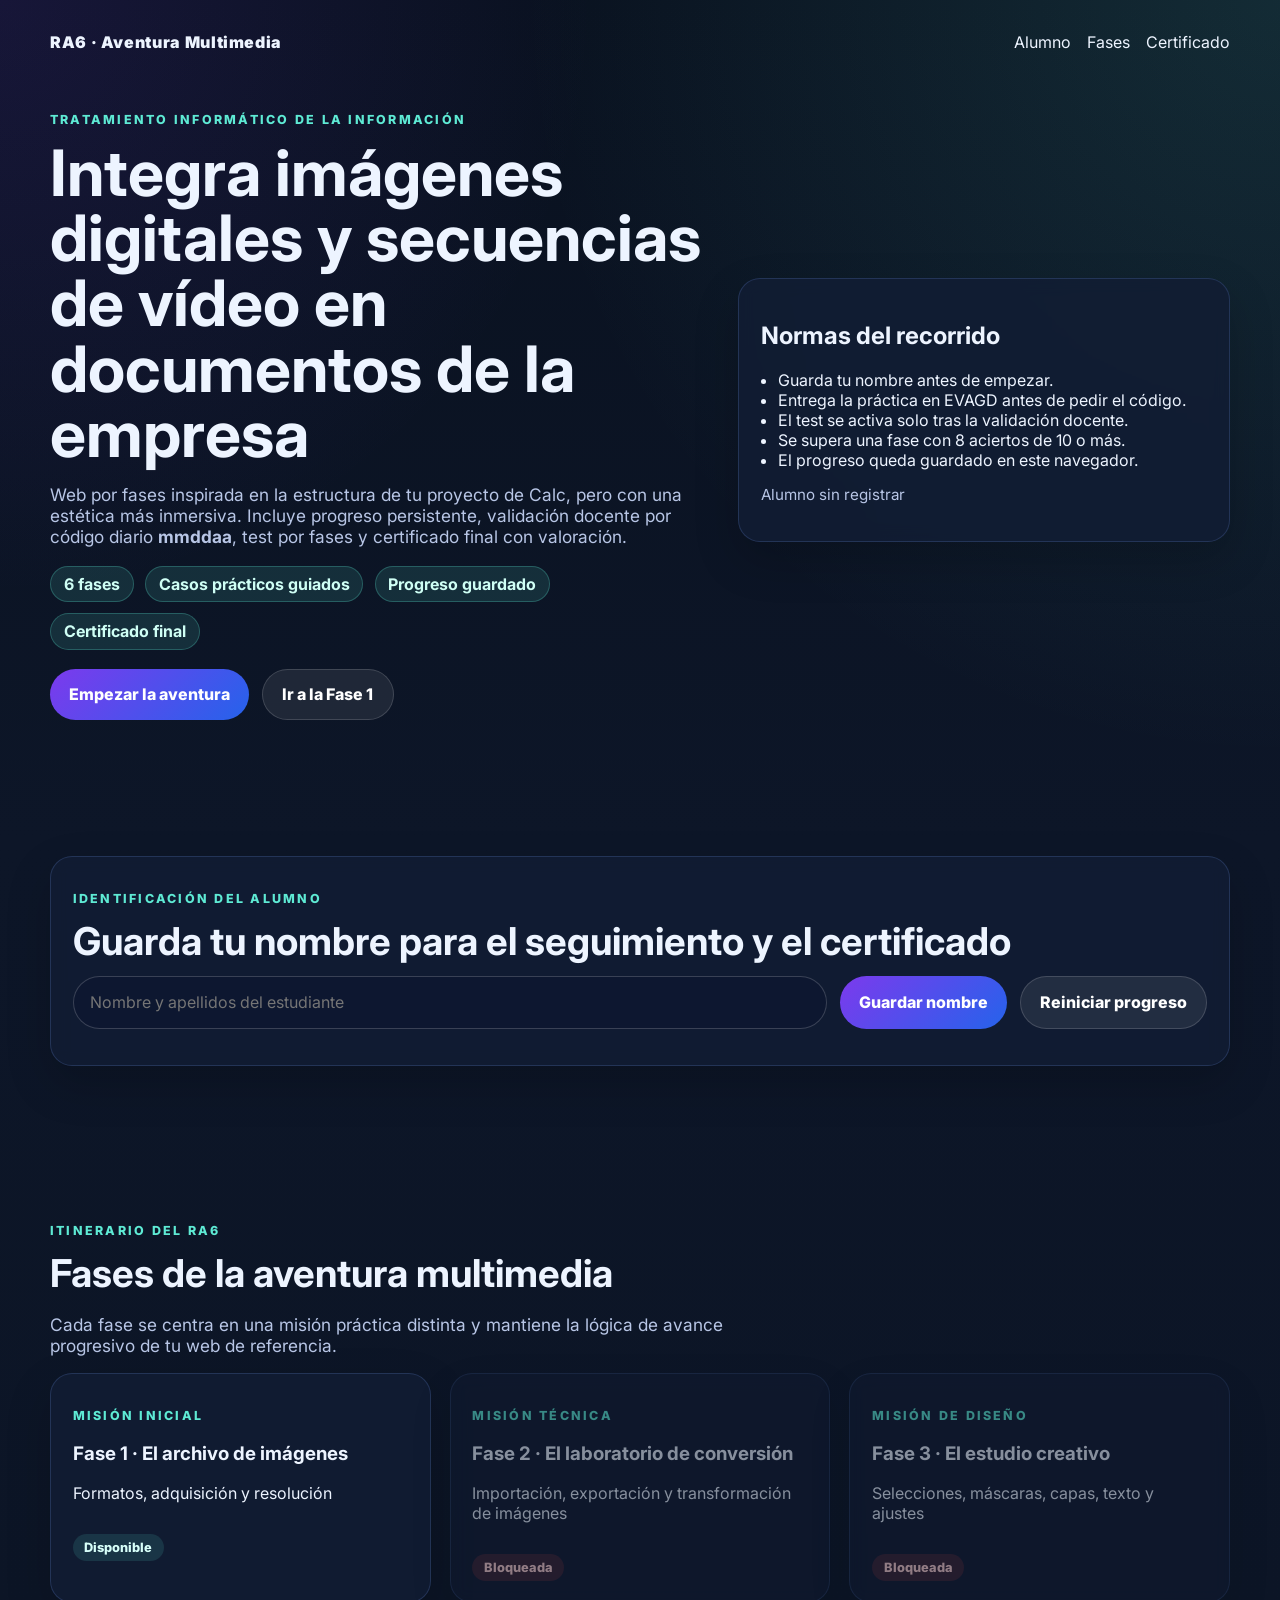
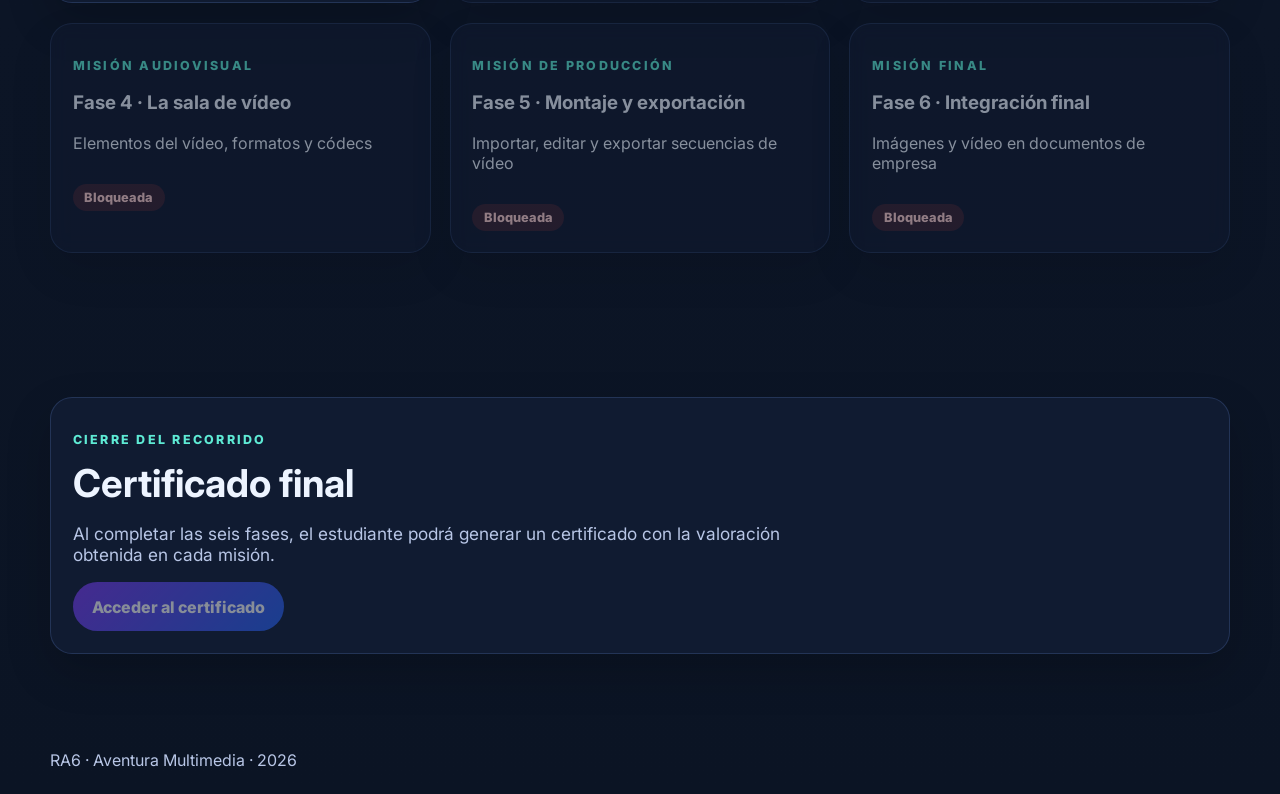
==== index.html @ d7ea90b0 "Add files via upload" ====
<!doctype html><html lang="es"><head><meta charset="utf-8"><meta name="viewport" content="width=device-width,initial-scale=1"><title>RA6 · Aventura multimedia</title><link rel="preconnect" href="https://fonts.googleapis.com"><link rel="preconnect" href="https://fonts.gstatic.com" crossorigin><link href="https://fonts.googleapis.com/css2?family=Inter:wght@400;500;700;800;900&display=swap" rel="stylesheet"><link rel="stylesheet" href="style.css"><script id="app-data" type="application/json">{"phases": [{"id": "1", "file": "fase-1.html", "title": "Fase 1 · El archivo de imágenes"}, {"id": "2", "file": "fase-2.html", "title": "Fase 2 · El laboratorio de conversión"}, {"id": "3", "file": "fase-3.html", "title": "Fase 3 · El estudio creativo"}, {"id": "4", "file": "fase-4.html", "title": "Fase 4 · La sala de vídeo"}, {"id": "5", "file": "fase-5.html", "title": "Fase 5 · Montaje y exportación"}, {"id": "6", "file": "fase-6.html", "title": "Fase 6 · Integración final"}], "questions": {"1": [["¿Qué formato es más habitual para fotografías comprimidas?", ["PNG", "JPG", "SVG", "GIF"], 1], ["¿Qué formato suele conservar transparencia?", ["PNG", "TXT", "AVI", "MP3"], 0], ["¿Qué periférico sirve para digitalizar un documento en papel?", ["Escáner", "Altavoz", "Router", "Micrófono"], 0], ["¿Qué describe la resolución de una imagen?", ["La cantidad de detalle o píxeles", "El nombre del archivo", "La carpeta", "La fecha"], 0], ["¿Qué formato vectorial puede ampliarse sin perder nitidez?", ["SVG", "JPG", "GIF", "BMP"], 0], ["¿Qué imagen suele ocupar más si busca máxima calidad?", ["TIFF", "JPG muy comprimido", "TXT", "CSV"], 0], ["¿Qué conviene revisar antes de imprimir una imagen?", ["Resolución y calidad", "Solo el nombre", "La hora del sistema", "El ratón"], 0], ["¿Qué archivo sería mejor para un logotipo con fondo transparente?", ["PNG", "JPG", "MP4", "DOCX"], 0], ["¿Qué acción forma parte de la adquisición de imágenes?", ["Escanear una portada", "Imprimir un documento", "Ordenar celdas", "Crear una macro"], 0], ["¿Cómo se decide la resolución adecuada?", ["Según el uso final", "Siempre la más baja", "Siempre la más alta", "Al azar"], 0], ["¿Qué formato suele ser ligero para web fotográfica?", ["JPG", "TIFF", "RAW", "BMP"], 0], ["¿Qué diferencia principal hay entre mapa de bits y vectorial?", ["El vectorial escala mejor", "El mapa de bits siempre es transparente", "El vectorial no existe", "El mapa de bits no tiene tamaño"], 0]], "2": [["¿Qué acción crea una salida final adaptada a un destino?", ["Exportar", "Cerrar", "Seleccionar", "Renombrar"], 0], ["¿Qué formato suele ser adecuado para una foto en web?", ["JPG", "WAV", "AVI", "CSV"], 0], ["¿Qué formato mantiene transparencia de un logotipo?", ["PNG", "JPG", "MP4", "TXT"], 0], ["¿Qué conviene evitar al generar varias versiones?", ["Sobrescribir el original", "Usar nombres claros", "Comparar pesos", "Trabajar desde el original"], 0], ["¿Qué es importar una imagen?", ["Incorporarla a un proyecto o aplicación", "Eliminarla", "Imprimirla", "Convertirla en audio"], 0], ["¿Qué variable conviene revisar para web?", ["Peso del archivo", "Solo el color del icono", "Número de carpetas", "Nombre del profesor"], 0], ["¿Qué suele ofrecer mejor calidad para impresión?", ["Más resolución o menos compresión", "Menor tamaño posible", "Formato de audio", "Máxima compresión"], 0], ["¿Qué ocurre al pasar un PNG transparente a JPG?", ["Puede perder la transparencia", "Gana transparencia", "Se vuelve vídeo", "Se vuelve ZIP"], 0], ["¿Qué es una compresión con pérdida?", ["Reduce peso sacrificando parte de la información", "No modifica nada", "Aumenta resolución", "Solo sirve para audio"], 0], ["¿Qué buena práctica conviene al exportar?", ["Usar nombres descriptivos", "Guardar todo igual", "Eliminar el original", "No revisar"], 0], ["¿Qué relación hay entre formato y destino?", ["El formato se elige según el uso", "Ninguna", "Siempre conviene TIFF", "Siempre conviene PNG"], 0], ["¿Qué debe incluir una tabla comparativa de exportaciones?", ["Formato, peso y uso", "Solo nombres", "Solo colores", "Solo fechas"], 0]], "3": [["¿Para qué sirve una capa en edición?", ["Separar elementos y facilitar cambios", "Borrar el archivo", "Cambiar el idioma", "Crear un vídeo"], 0], ["¿Qué ajuste mejora legibilidad del fondo?", ["Brillo o contraste", "Nombre del archivo", "Hora del sistema", "Tamaño de la carpeta"], 0], ["¿Qué elemento ayuda a leer texto sobre una foto?", ["Una capa semitransparente", "Un cable USB", "Una hoja nueva", "Un filtro aleatorio"], 0], ["¿Qué debe hacerse antes de editar intensamente?", ["Guardar una copia editable", "Exportar a audio", "Imprimir", "Cerrar el programa"], 0], ["¿Qué herramienta permite aislar una zona?", ["Selección", "Altavoz", "Tabla dinámica", "Gráfico"], 0], ["¿Qué conviene mantener con el logotipo?", ["Proporción y nitidez", "Distorsión", "Baja resolución siempre", "Desenfoque"], 0], ["¿Qué formato final puede servir para el cartel terminado?", ["PNG o JPG", "MP3", "CSV", "ODS"], 0], ["¿Qué significa edición no destructiva?", ["Poder modificar sin perder el original", "Editar sin guardar", "No usar capas", "No exportar"], 0], ["¿Qué aporta un buen recorte?", ["Mejora la composición", "Convierte a vídeo", "Cambia el formato a texto", "Elimina la resolución"], 0], ["¿Qué función tiene la jerarquía visual?", ["Ordenar la lectura", "Borrar colores", "Ocultar texto", "Quitar el logotipo"], 0], ["¿Qué acción demuestra uso de máscaras o selecciones?", ["Destacar una zona concreta", "Apagar el monitor", "Cambiar la contraseña", "Cerrar carpetas"], 0], ["¿Qué debe entregarse además del diseño final?", ["Breve explicación del proceso", "Solo el nombre del archivo", "Ningún texto", "Un archivo de audio"], 0]], "4": [["¿Qué es una secuencia en vídeo?", ["La organización temporal de clips en el proyecto", "Un tipo de imagen", "Un periférico", "Un documento PDF"], 0], ["¿Qué es un códec?", ["Método de codificación y compresión", "Una carpeta", "Un color", "Una cámara"], 0], ["¿Cuál es un formato contenedor habitual de vídeo?", ["MP4", "PNG", "JPG", "ODS"], 0], ["¿Qué elemento organiza clips y audio en edición?", ["La línea de tiempo", "La tabla de datos", "La hoja de cálculo", "El escáner"], 0], ["¿Qué significa fps?", ["Fotogramas por segundo", "Formato para sonido", "Filtro de pantalla", "Fase de proyecto"], 0], ["¿Qué códec es muy común en vídeo web?", ["H.264", "PNG", "SVG", "PDF"], 0], ["¿Qué archivo suele transportar audio junto al vídeo?", ["MP4", "TXT", "CSV", "PNG"], 0], ["¿Qué conviene anotar al analizar clips?", ["Duración, resolución y formato", "Solo el nombre", "Solo la fecha", "Nada"], 0], ["¿Qué pista se usa para música o voz?", ["Pista de audio", "Pista de color", "Pista vectorial", "Pista de impresión"], 0], ["¿Qué diferencia hay entre contenedor y códec?", ["El contenedor agrupa; el códec comprime", "Son lo mismo siempre", "El códec es una carpeta", "El contenedor no existe"], 0], ["¿Qué destino influye en formato final?", ["Web, aula virtual o proyección", "El color del teclado", "La marca del ratón", "La carpeta Descargas"], 0], ["¿Qué evidencia visual conviene entregar en esta fase?", ["Captura de la línea de tiempo", "Solo el icono del programa", "Una hoja vacía", "Un archivo de texto vacío"], 0]], "5": [["¿Qué significa importar clips a un proyecto?", ["Añadirlos al trabajo de edición", "Borrarlos", "Imprimirlos", "Comprimir audio"], 0], ["¿Qué operación básica ajusta la duración?", ["Recortar inicio o final", "Cambiar contraseña", "Crear una hoja", "Escanear"], 0], ["¿Qué formato final es habitual al exportar un vídeo breve?", ["MP4", "PNG", "CSV", "SVG"], 0], ["¿Qué debe incluir esta práctica además del montaje?", ["Un clip capturado por el estudiante", "Solo archivos descargados", "Solo audio", "Ninguna evidencia"], 0], ["¿Qué conviene hacer tras exportar?", ["Reproducir el archivo final", "Borrarlo", "Renombrar todo igual", "Cerrar sin revisar"], 0], ["¿Qué aporta un título de apertura?", ["Contexto y claridad", "Más peso sin utilidad", "Un error técnico", "Menos comprensión"], 0], ["¿Qué elemento puede acompañar al vídeo?", ["Audio libre a volumen moderado", "Una tabla de Excel impresa", "Un GIF sin sentido", "Nada"], 0], ["¿Qué ayuda a demostrar el proceso?", ["Captura de la línea de tiempo", "Solo decir que se hizo", "No guardar nada", "Borrar el proyecto"], 0], ["¿Qué duración aproximada se pide en esta fase?", ["20 a 40 segundos", "2 horas", "1 segundo exacto", "Más de 10 minutos"], 0], ["¿Qué buena práctica conviene al nombrar el vídeo final?", ["Usar un nombre claro", "Llamarlo archivo1 sin criterio", "No poner extensión", "Cambiarlo cada minuto"], 0], ["¿Qué debe revisarse en el montaje?", ["Coherencia y cortes básicos", "Solo el color del escritorio", "La impresora", "El ratón"], 0], ["¿Qué es exportar un vídeo?", ["Generar un archivo final reproducible", "Mover carpetas", "Escanear un documento", "Insertar fórmulas"], 0]], "6": [["¿Qué debe incluir el dossier final?", ["Imágenes, evidencia de vídeo y guía técnica", "Solo nombres de archivos", "Solo audio", "Solo una portada"], 0], ["¿Qué herramienta puede usarse para crear el dossier?", ["Writer o Impress", "Solo Calc", "Solo un navegador", "Solo una cámara"], 0], ["¿Qué conviene añadir a cada imagen insertada?", ["Una explicación breve del formato o uso", "Nada", "Un código secreto", "Una fórmula"], 0], ["¿Qué evidencia de vídeo puede integrarse en el documento?", ["Captura del montaje o referencia al archivo final", "Un archivo CSV", "Una tabla sin relación", "Un teclado"], 0], ["¿Qué apartados mínimos debe tener la guía?", ["Tratamiento de imágenes y tratamiento de vídeo", "Solo agradecimientos", "Solo portada", "Solo firmas"], 0], ["¿Qué formato adicional conviene generar al final?", ["PDF", "MP3", "GIF animado", "XLS"], 0], ["¿Qué se valora en la conclusión final?", ["Reflexión sobre lo aprendido", "Solo copiar el título", "Ningún texto", "Un código invisible"], 0], ["¿Qué buena práctica mejora el documento?", ["Revisar orden, ortografía y claridad", "No revisar nada", "Usar fuentes ilegibles", "Duplicar páginas vacías"], 0], ["¿Por qué integrar ejemplos de fases anteriores?", ["Para demostrar el aprendizaje aplicado", "Para ocupar espacio", "Porque no hay otra opción", "Para evitar escribir"], 0], ["¿Qué debe acompañar al documento editable?", ["Una copia exportada en PDF", "Una hoja vacía", "Un archivo de audio obligatorio", "Una macro"], 0], ["¿Qué finalidad tiene esta fase?", ["Cerrar el RA6 con una síntesis profesional", "Crear gráficos de Calc", "Aprender bases de datos", "Grabar macros"], 0], ["¿Qué demuestra una guía bien hecha?", ["Que el estudiante comprende el proceso técnico", "Solo que sabe cambiar colores", "Que sabe borrar archivos", "Nada relevante"], 0]]}}</script><script defer src="script.js"></script></head><body><header class="hero"><div class="container"><div class="topbar"><div class="brand">RA6 · Aventura Multimedia</div><nav class="nav"><a href="#alumno">Alumno</a><a href="#fases">Fases</a><a href="#certificado">Certificado</a></nav></div><div class="hero-grid"><div><p class="kicker">Tratamiento informático de la información</p><h1>Integra imágenes digitales y secuencias de vídeo en documentos de la empresa</h1><p class="lead">Web por fases inspirada en la estructura de tu proyecto de Calc, pero con una estética más inmersiva. Incluye progreso persistente, validación docente por código diario <strong>mmddaa</strong>, test por fases y certificado final con valoración.</p><div class="hero-badges"><span class="badge">6 fases</span><span class="badge">Casos prácticos guiados</span><span class="badge">Progreso guardado</span><span class="badge">Certificado final</span></div><div class="actions"><a class="btn" href="#fases">Empezar la aventura</a><a class="btn secondary" href="fase-1.html">Ir a la Fase 1</a></div></div><aside class="glass"><h2>Normas del recorrido</h2><ul class="list"><li>Guarda tu nombre antes de empezar.</li><li>Entrega la práctica en EVAGD antes de pedir el código.</li><li>El test se activa solo tras la validación docente.</li><li>Se supera una fase con 8 aciertos de 10 o más.</li><li>El progreso queda guardado en este navegador.</li></ul><p class="mini" id="student-badge">Alumno sin registrar</p></aside></div></div></header><main><section class="section" id="alumno"><div class="container"><div class="panel"><p class="kicker">Identificación del alumno</p><h2>Guarda tu nombre para el seguimiento y el certificado</h2><div class="student-row"><input id="student-name" type="text" placeholder="Nombre y apellidos del estudiante"><button class="btn" id="save-student">Guardar nombre</button><button class="btn secondary" id="reset-progress">Reiniciar progreso</button></div><p class="mini" id="student-msg"></p></div></div></section><section class="section" id="fases"><div class="container"><p class="kicker">Itinerario del RA6</p><h2>Fases de la aventura multimedia</h2><p class="lead">Cada fase se centra en una misión práctica distinta y mantiene la lógica de avance progresivo de tu web de referencia.</p><div class="phase-grid"><a class="phase-card" href="fase-1.html" data-phase-card="1"><p class="kicker">Misión Inicial</p><h3>Fase 1 · El archivo de imágenes</h3><p>Formatos, adquisición y resolución</p><span class="phase-status open" data-status>Disponible</span></a><a class="phase-card" href="fase-2.html" data-phase-card="2"><p class="kicker">Misión Técnica</p><h3>Fase 2 · El laboratorio de conversión</h3><p>Importación, exportación y transformación de imágenes</p><span class="phase-status open" data-status>Disponible</span></a><a class="phase-card" href="fase-3.html" data-phase-card="3"><p class="kicker">Misión de Diseño</p><h3>Fase 3 · El estudio creativo</h3><p>Selecciones, máscaras, capas, texto y ajustes</p><span class="phase-status open" data-status>Disponible</span></a><a class="phase-card" href="fase-4.html" data-phase-card="4"><p class="kicker">Misión Audiovisual</p><h3>Fase 4 · La sala de vídeo</h3><p>Elementos del vídeo, formatos y códecs</p><span class="phase-status open" data-status>Disponible</span></a><a class="phase-card" href="fase-5.html" data-phase-card="5"><p class="kicker">Misión de Producción</p><h3>Fase 5 · Montaje y exportación</h3><p>Importar, editar y exportar secuencias de vídeo</p><span class="phase-status open" data-status>Disponible</span></a><a class="phase-card" href="fase-6.html" data-phase-card="6"><p class="kicker">Misión Final</p><h3>Fase 6 · Integración final</h3><p>Imágenes y vídeo en documentos de empresa</p><span class="phase-status open" data-status>Disponible</span></a></div></div></section><section class="section" id="certificado"><div class="container"><div class="panel"><p class="kicker">Cierre del recorrido</p><h2>Certificado final</h2><p class="lead">Al completar las seis fases, el estudiante podrá generar un certificado con la valoración obtenida en cada misión.</p><a class="btn" href="certificado.html" data-cert-link>Acceder al certificado</a></div></div></section></main><footer class="footer"><div class="container">RA6 · Aventura Multimedia · <span data-year></span></div></footer></body></html>
---- style.css ----
:root{--bg:#09111f;--card:#121d34;--text:#edf4ff;--muted:#b8c6e6;--accent:#5eead4;--accent2:#7c3aed;--gold:#fbbf24;--ok:#22c55e;--warn:#f59e0b;--bad:#ef4444;--max:1180px;--radius:22px}
*{box-sizing:border-box}html{scroll-behavior:smooth}body{margin:0;font-family:Inter,system-ui,sans-serif;color:var(--text);background:radial-gradient(circle at top right, rgba(94,234,212,.12), transparent 28%),radial-gradient(circle at top left, rgba(124,58,237,.12), transparent 22%),linear-gradient(180deg,var(--bg),#0d1628 35%, #0b1424 100%)}a{text-decoration:none;color:inherit}.container{width:min(100% - 2rem,var(--max));margin:0 auto}.topbar{display:flex;justify-content:space-between;align-items:center;padding:1rem 0;gap:1rem}.brand{font-weight:900;letter-spacing:.04em}.nav{display:flex;gap:1rem;flex-wrap:wrap}.hero{padding:1rem 0 4rem}.hero-grid{display:grid;grid-template-columns:1.2fr .9fr;gap:2rem;align-items:center;padding-top:2rem}.kicker{text-transform:uppercase;letter-spacing:.18em;font-size:.78rem;font-weight:800;color:var(--accent)}h1{font-size:clamp(2.4rem,5vw,4.6rem);line-height:1.02;margin:.3rem 0 1rem}.lead{color:var(--muted);font-size:1.08rem;max-width:65ch}.glass,.panel,.phase-card{background:rgba(18,29,52,.88);backdrop-filter:blur(8px);border:1px solid rgba(122,162,255,.18);border-radius:var(--radius);box-shadow:0 18px 45px rgba(0,0,0,.18)}.glass,.panel,.phase-card{padding:1.35rem}.hero-badges{display:flex;gap:.7rem;flex-wrap:wrap;margin:1.2rem 0}.badge{padding:.45rem .8rem;border-radius:999px;background:rgba(94,234,212,.12);border:1px solid rgba(94,234,212,.25);font-weight:700;color:#cffff5}.btn{display:inline-flex;align-items:center;justify-content:center;border:none;cursor:pointer;background:linear-gradient(135deg,var(--accent2),#2563eb);color:white;font-weight:800;padding:.9rem 1.2rem;border-radius:999px}.btn.secondary{background:rgba(255,255,255,.08);border:1px solid rgba(255,255,255,.15)}.section{padding:4.5rem 0}.section h2{font-size:clamp(1.8rem,3vw,2.6rem);margin:0 0 .75rem}.phase-grid,.attempt-grid,.phase-hero{display:grid;gap:1.2rem}.phase-grid{grid-template-columns:repeat(3,minmax(0,1fr))}.phase-card.locked{opacity:.55;pointer-events:none}.phase-status{display:inline-flex;margin-top:.9rem;padding:.38rem .72rem;border-radius:999px;font-weight:800;font-size:.8rem}.phase-status.open{background:rgba(94,234,212,.12);color:#d7fff9}.phase-status.ok{background:rgba(34,197,94,.15);color:#c8ffd8}.phase-status.lock{background:rgba(239,68,68,.18);color:#ffd2d2}label,input,button{font:inherit}.student-row,.verify-row,.actions{display:flex;gap:.8rem;flex-wrap:wrap}.student-row input,.verify-row input{flex:1 1 280px;padding:.95rem 1rem;border-radius:999px;border:1px solid rgba(255,255,255,.18);background:#0d1730;color:var(--text)}.mini{color:var(--muted);font-size:.95rem}.page-head{padding:1.5rem 0 2rem}.breadcrumb{display:inline-block;margin:.4rem 0 1rem;color:#cbd8f6}.phase-hero{grid-template-columns:1.1fr .9fr}.list{padding-left:1.1rem;margin:.3rem 0}.step-card{border:1px solid rgba(255,255,255,.08);background:rgba(255,255,255,.03);border-radius:18px;padding:1rem;margin:.9rem 0}.step-card h4{margin:.2rem 0 .7rem}.expect{border-left:4px solid var(--gold);padding-left:.9rem;color:#fff4cf}.qbox{border:1px solid rgba(255,255,255,.1);border-radius:18px;padding:1rem;margin:0 0 1rem}.qbox legend{font-weight:800;padding:0 .35rem}.opt{display:flex;gap:.6rem;padding:.38rem 0;align-items:flex-start}.test-head{display:flex;justify-content:space-between;gap:1rem;align-items:flex-start;flex-wrap:wrap}.attempt-pill{padding:.48rem .8rem;border-radius:999px;background:rgba(94,234,212,.12);border:1px solid rgba(94,234,212,.25);font-weight:800}.attempt-grid{grid-template-columns:repeat(3,minmax(0,1fr))}.attempt-card{border:1px solid rgba(255,255,255,.08);border-radius:18px;padding:1rem;background:rgba(255,255,255,.03)}.banner{margin-top:1rem;padding:1rem 1.1rem;border-radius:18px;font-weight:700}.success{background:rgba(34,197,94,.15);color:#d7ffe5}.warn{background:rgba(245,158,11,.16);color:#fff1c7}.fail{background:rgba(239,68,68,.15);color:#ffd8d8}.correction{margin-top:1rem;padding-top:1rem;border-top:1px solid rgba(255,255,255,.1)}.corr-item{padding:.85rem 1rem;border-radius:16px;margin:.7rem 0}.corr-item.ok{background:rgba(34,197,94,.12)}.corr-item.ko{background:rgba(239,68,68,.12)}.cert-sheet{padding:1.2rem;border:1px solid rgba(255,255,255,.12);border-radius:24px;background:rgba(255,255,255,.03)}.cert-kicker{text-transform:uppercase;letter-spacing:.16em;color:var(--gold);font-weight:800}.cert-table{width:100%;border-collapse:collapse;margin:1rem 0}.cert-table th,.cert-table td{border:1px solid rgba(255,255,255,.12);padding:.7rem;text-align:left}.footer{padding:1.5rem 0;color:var(--muted)}.locked-link{opacity:.5;pointer-events:none}@media (max-width:900px){.hero-grid,.phase-hero,.phase-grid,.attempt-grid{grid-template-columns:1fr}}@media print{.topbar,.nav,.btn,.actions,.footer,.breadcrumb{display:none !important}body{background:white;color:black}.panel,.cert-sheet{box-shadow:none;border:1px solid #bbb;background:white;color:black}}
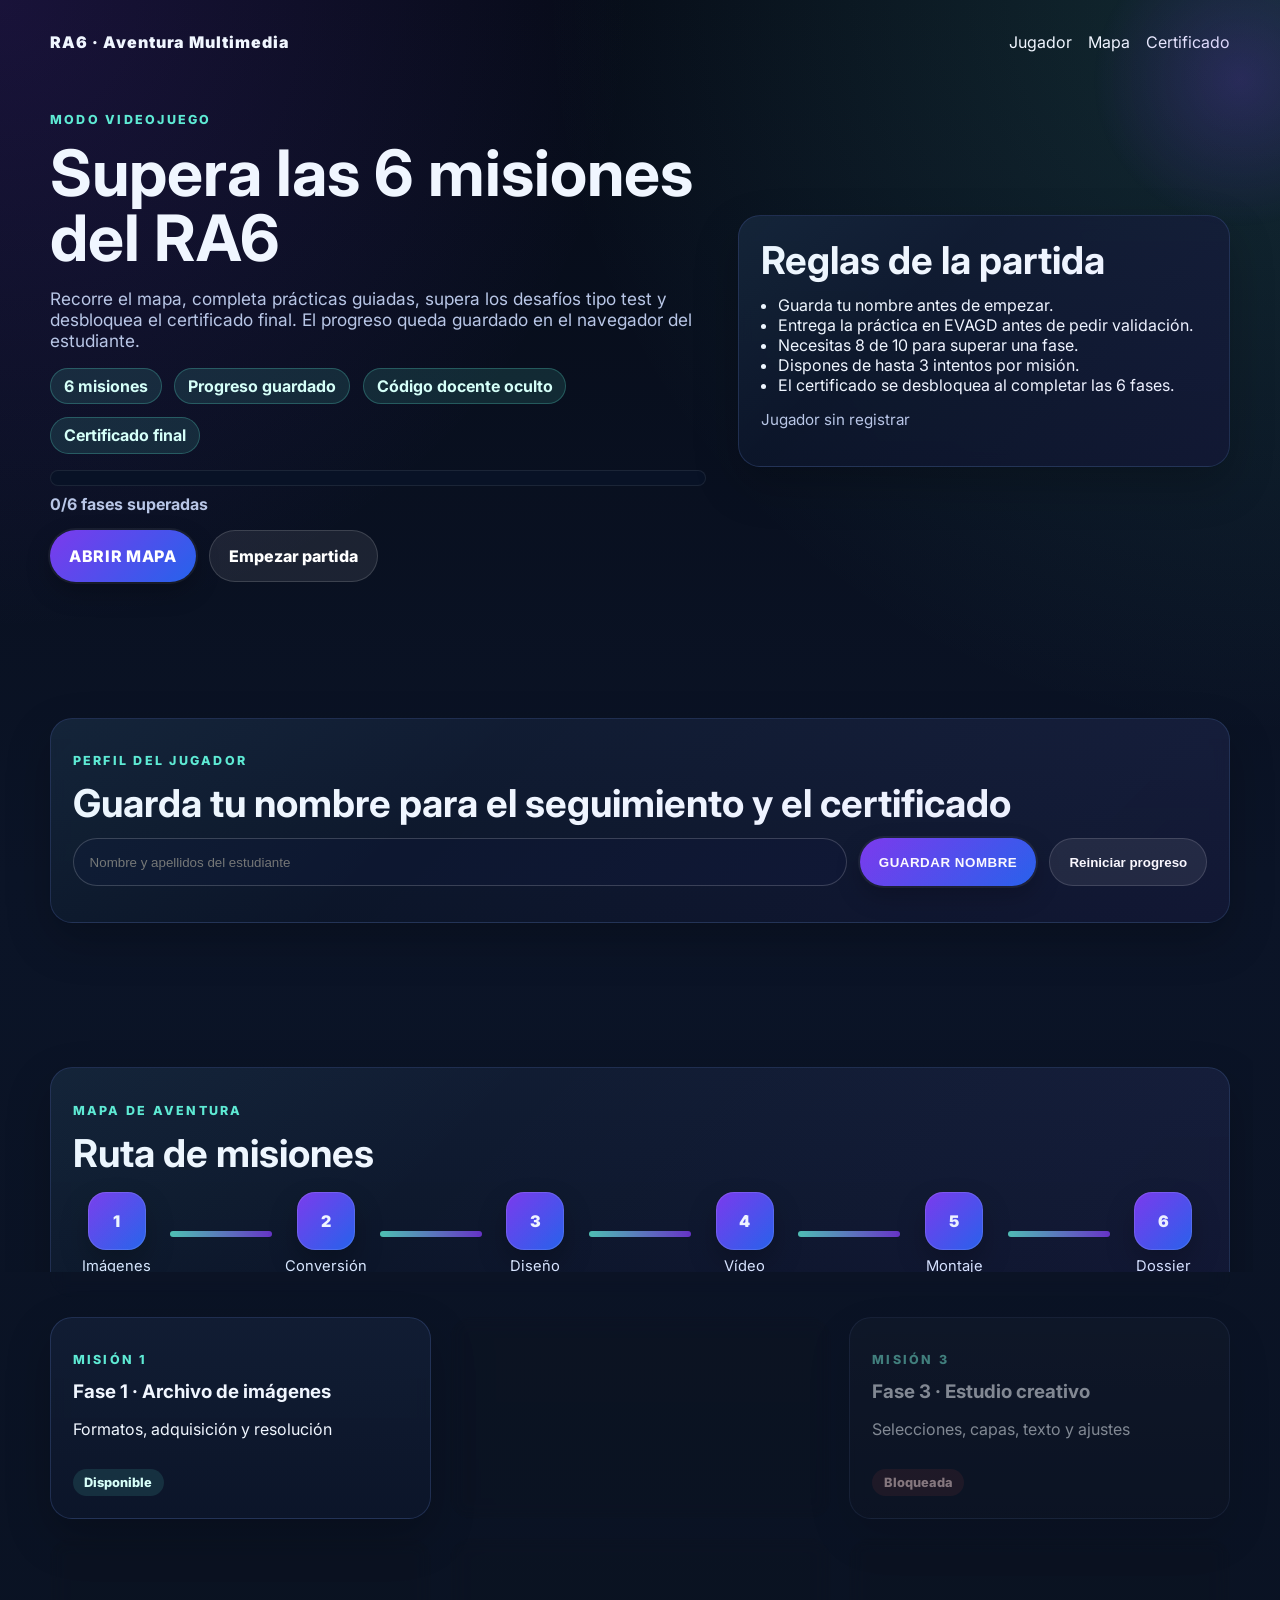
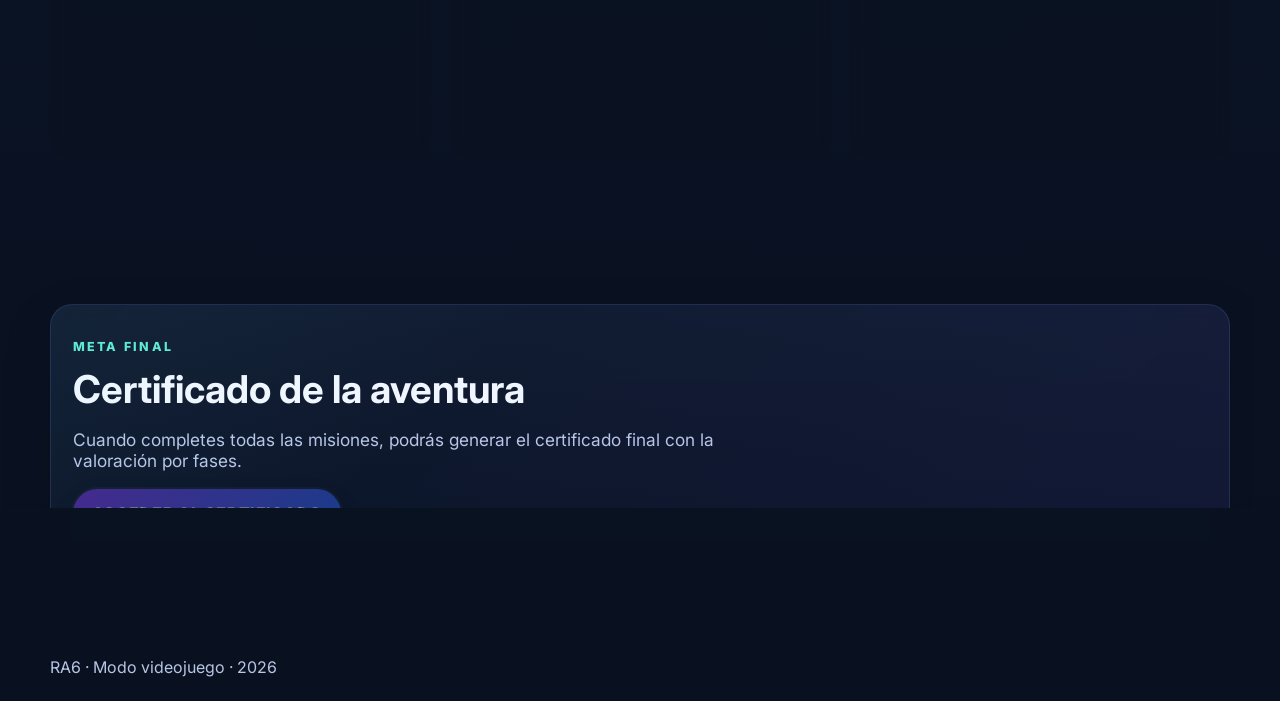
==== commit 2b10fca0: "Add files via upload" ====
--- a/index.html
+++ b/index.html
@@ -1 +1,160 @@
-<!doctype html><html lang="es"><head><meta charset="utf-8"><meta name="viewport" content="width=device-width,initial-scale=1"><title>RA6 · Aventura multimedia</title><link rel="preconnect" href="https://fonts.googleapis.com"><link rel="preconnect" href="https://fonts.gstatic.com" crossorigin><link href="https://fonts.googleapis.com/css2?family=Inter:wght@400;500;700;800;900&display=swap" rel="stylesheet"><link rel="stylesheet" href="style.css"><script id="app-data" type="application/json">{"phases": [{"id": "1", "file": "fase-1.html", "title": "Fase 1 · El archivo de imágenes"}, {"id": "2", "file": "fase-2.html", "title": "Fase 2 · El laboratorio de conversión"}, {"id": "3", "file": "fase-3.html", "title": "Fase 3 · El estudio creativo"}, {"id": "4", "file": "fase-4.html", "title": "Fase 4 · La sala de vídeo"}, {"id": "5", "file": "fase-5.html", "title": "Fase 5 · Montaje y exportación"}, {"id": "6", "file": "fase-6.html", "title": "Fase 6 · Integración final"}], "questions": {"1": [["¿Qué formato es más habitual para fotografías comprimidas?", ["PNG", "JPG", "SVG", "GIF"], 1], ["¿Qué formato suele conservar transparencia?", ["PNG", "TXT", "AVI", "MP3"], 0], ["¿Qué periférico sirve para digitalizar un documento en papel?", ["Escáner", "Altavoz", "Router", "Micrófono"], 0], ["¿Qué describe la resolución de una imagen?", ["La cantidad de detalle o píxeles", "El nombre del archivo", "La carpeta", "La fecha"], 0], ["¿Qué formato vectorial puede ampliarse sin perder nitidez?", ["SVG", "JPG", "GIF", "BMP"], 0], ["¿Qué imagen suele ocupar más si busca máxima calidad?", ["TIFF", "JPG muy comprimido", "TXT", "CSV"], 0], ["¿Qué conviene revisar antes de imprimir una imagen?", ["Resolución y calidad", "Solo el nombre", "La hora del sistema", "El ratón"], 0], ["¿Qué archivo sería mejor para un logotipo con fondo transparente?", ["PNG", "JPG", "MP4", "DOCX"], 0], ["¿Qué acción forma parte de la adquisición de imágenes?", ["Escanear una portada", "Imprimir un documento", "Ordenar celdas", "Crear una macro"], 0], ["¿Cómo se decide la resolución adecuada?", ["Según el uso final", "Siempre la más baja", "Siempre la más alta", "Al azar"], 0], ["¿Qué formato suele ser ligero para web fotográfica?", ["JPG", "TIFF", "RAW", "BMP"], 0], ["¿Qué diferencia principal hay entre mapa de bits y vectorial?", ["El vectorial escala mejor", "El mapa de bits siempre es transparente", "El vectorial no existe", "El mapa de bits no tiene tamaño"], 0]], "2": [["¿Qué acción crea una salida final adaptada a un destino?", ["Exportar", "Cerrar", "Seleccionar", "Renombrar"], 0], ["¿Qué formato suele ser adecuado para una foto en web?", ["JPG", "WAV", "AVI", "CSV"], 0], ["¿Qué formato mantiene transparencia de un logotipo?", ["PNG", "JPG", "MP4", "TXT"], 0], ["¿Qué conviene evitar al generar varias versiones?", ["Sobrescribir el original", "Usar nombres claros", "Comparar pesos", "Trabajar desde el original"], 0], ["¿Qué es importar una imagen?", ["Incorporarla a un proyecto o aplicación", "Eliminarla", "Imprimirla", "Convertirla en audio"], 0], ["¿Qué variable conviene revisar para web?", ["Peso del archivo", "Solo el color del icono", "Número de carpetas", "Nombre del profesor"], 0], ["¿Qué suele ofrecer mejor calidad para impresión?", ["Más resolución o menos compresión", "Menor tamaño posible", "Formato de audio", "Máxima compresión"], 0], ["¿Qué ocurre al pasar un PNG transparente a JPG?", ["Puede perder la transparencia", "Gana transparencia", "Se vuelve vídeo", "Se vuelve ZIP"], 0], ["¿Qué es una compresión con pérdida?", ["Reduce peso sacrificando parte de la información", "No modifica nada", "Aumenta resolución", "Solo sirve para audio"], 0], ["¿Qué buena práctica conviene al exportar?", ["Usar nombres descriptivos", "Guardar todo igual", "Eliminar el original", "No revisar"], 0], ["¿Qué relación hay entre formato y destino?", ["El formato se elige según el uso", "Ninguna", "Siempre conviene TIFF", "Siempre conviene PNG"], 0], ["¿Qué debe incluir una tabla comparativa de exportaciones?", ["Formato, peso y uso", "Solo nombres", "Solo colores", "Solo fechas"], 0]], "3": [["¿Para qué sirve una capa en edición?", ["Separar elementos y facilitar cambios", "Borrar el archivo", "Cambiar el idioma", "Crear un vídeo"], 0], ["¿Qué ajuste mejora legibilidad del fondo?", ["Brillo o contraste", "Nombre del archivo", "Hora del sistema", "Tamaño de la carpeta"], 0], ["¿Qué elemento ayuda a leer texto sobre una foto?", ["Una capa semitransparente", "Un cable USB", "Una hoja nueva", "Un filtro aleatorio"], 0], ["¿Qué debe hacerse antes de editar intensamente?", ["Guardar una copia editable", "Exportar a audio", "Imprimir", "Cerrar el programa"], 0], ["¿Qué herramienta permite aislar una zona?", ["Selección", "Altavoz", "Tabla dinámica", "Gráfico"], 0], ["¿Qué conviene mantener con el logotipo?", ["Proporción y nitidez", "Distorsión", "Baja resolución siempre", "Desenfoque"], 0], ["¿Qué formato final puede servir para el cartel terminado?", ["PNG o JPG", "MP3", "CSV", "ODS"], 0], ["¿Qué significa edición no destructiva?", ["Poder modificar sin perder el original", "Editar sin guardar", "No usar capas", "No exportar"], 0], ["¿Qué aporta un buen recorte?", ["Mejora la composición", "Convierte a vídeo", "Cambia el formato a texto", "Elimina la resolución"], 0], ["¿Qué función tiene la jerarquía visual?", ["Ordenar la lectura", "Borrar colores", "Ocultar texto", "Quitar el logotipo"], 0], ["¿Qué acción demuestra uso de máscaras o selecciones?", ["Destacar una zona concreta", "Apagar el monitor", "Cambiar la contraseña", "Cerrar carpetas"], 0], ["¿Qué debe entregarse además del diseño final?", ["Breve explicación del proceso", "Solo el nombre del archivo", "Ningún texto", "Un archivo de audio"], 0]], "4": [["¿Qué es una secuencia en vídeo?", ["La organización temporal de clips en el proyecto", "Un tipo de imagen", "Un periférico", "Un documento PDF"], 0], ["¿Qué es un códec?", ["Método de codificación y compresión", "Una carpeta", "Un color", "Una cámara"], 0], ["¿Cuál es un formato contenedor habitual de vídeo?", ["MP4", "PNG", "JPG", "ODS"], 0], ["¿Qué elemento organiza clips y audio en edición?", ["La línea de tiempo", "La tabla de datos", "La hoja de cálculo", "El escáner"], 0], ["¿Qué significa fps?", ["Fotogramas por segundo", "Formato para sonido", "Filtro de pantalla", "Fase de proyecto"], 0], ["¿Qué códec es muy común en vídeo web?", ["H.264", "PNG", "SVG", "PDF"], 0], ["¿Qué archivo suele transportar audio junto al vídeo?", ["MP4", "TXT", "CSV", "PNG"], 0], ["¿Qué conviene anotar al analizar clips?", ["Duración, resolución y formato", "Solo el nombre", "Solo la fecha", "Nada"], 0], ["¿Qué pista se usa para música o voz?", ["Pista de audio", "Pista de color", "Pista vectorial", "Pista de impresión"], 0], ["¿Qué diferencia hay entre contenedor y códec?", ["El contenedor agrupa; el códec comprime", "Son lo mismo siempre", "El códec es una carpeta", "El contenedor no existe"], 0], ["¿Qué destino influye en formato final?", ["Web, aula virtual o proyección", "El color del teclado", "La marca del ratón", "La carpeta Descargas"], 0], ["¿Qué evidencia visual conviene entregar en esta fase?", ["Captura de la línea de tiempo", "Solo el icono del programa", "Una hoja vacía", "Un archivo de texto vacío"], 0]], "5": [["¿Qué significa importar clips a un proyecto?", ["Añadirlos al trabajo de edición", "Borrarlos", "Imprimirlos", "Comprimir audio"], 0], ["¿Qué operación básica ajusta la duración?", ["Recortar inicio o final", "Cambiar contraseña", "Crear una hoja", "Escanear"], 0], ["¿Qué formato final es habitual al exportar un vídeo breve?", ["MP4", "PNG", "CSV", "SVG"], 0], ["¿Qué debe incluir esta práctica además del montaje?", ["Un clip capturado por el estudiante", "Solo archivos descargados", "Solo audio", "Ninguna evidencia"], 0], ["¿Qué conviene hacer tras exportar?", ["Reproducir el archivo final", "Borrarlo", "Renombrar todo igual", "Cerrar sin revisar"], 0], ["¿Qué aporta un título de apertura?", ["Contexto y claridad", "Más peso sin utilidad", "Un error técnico", "Menos comprensión"], 0], ["¿Qué elemento puede acompañar al vídeo?", ["Audio libre a volumen moderado", "Una tabla de Excel impresa", "Un GIF sin sentido", "Nada"], 0], ["¿Qué ayuda a demostrar el proceso?", ["Captura de la línea de tiempo", "Solo decir que se hizo", "No guardar nada", "Borrar el proyecto"], 0], ["¿Qué duración aproximada se pide en esta fase?", ["20 a 40 segundos", "2 horas", "1 segundo exacto", "Más de 10 minutos"], 0], ["¿Qué buena práctica conviene al nombrar el vídeo final?", ["Usar un nombre claro", "Llamarlo archivo1 sin criterio", "No poner extensión", "Cambiarlo cada minuto"], 0], ["¿Qué debe revisarse en el montaje?", ["Coherencia y cortes básicos", "Solo el color del escritorio", "La impresora", "El ratón"], 0], ["¿Qué es exportar un vídeo?", ["Generar un archivo final reproducible", "Mover carpetas", "Escanear un documento", "Insertar fórmulas"], 0]], "6": [["¿Qué debe incluir el dossier final?", ["Imágenes, evidencia de vídeo y guía técnica", "Solo nombres de archivos", "Solo audio", "Solo una portada"], 0], ["¿Qué herramienta puede usarse para crear el dossier?", ["Writer o Impress", "Solo Calc", "Solo un navegador", "Solo una cámara"], 0], ["¿Qué conviene añadir a cada imagen insertada?", ["Una explicación breve del formato o uso", "Nada", "Un código secreto", "Una fórmula"], 0], ["¿Qué evidencia de vídeo puede integrarse en el documento?", ["Captura del montaje o referencia al archivo final", "Un archivo CSV", "Una tabla sin relación", "Un teclado"], 0], ["¿Qué apartados mínimos debe tener la guía?", ["Tratamiento de imágenes y tratamiento de vídeo", "Solo agradecimientos", "Solo portada", "Solo firmas"], 0], ["¿Qué formato adicional conviene generar al final?", ["PDF", "MP3", "GIF animado", "XLS"], 0], ["¿Qué se valora en la conclusión final?", ["Reflexión sobre lo aprendido", "Solo copiar el título", "Ningún texto", "Un código invisible"], 0], ["¿Qué buena práctica mejora el documento?", ["Revisar orden, ortografía y claridad", "No revisar nada", "Usar fuentes ilegibles", "Duplicar páginas vacías"], 0], ["¿Por qué integrar ejemplos de fases anteriores?", ["Para demostrar el aprendizaje aplicado", "Para ocupar espacio", "Porque no hay otra opción", "Para evitar escribir"], 0], ["¿Qué debe acompañar al documento editable?", ["Una copia exportada en PDF", "Una hoja vacía", "Un archivo de audio obligatorio", "Una macro"], 0], ["¿Qué finalidad tiene esta fase?", ["Cerrar el RA6 con una síntesis profesional", "Crear gráficos de Calc", "Aprender bases de datos", "Grabar macros"], 0], ["¿Qué demuestra una guía bien hecha?", ["Que el estudiante comprende el proceso técnico", "Solo que sabe cambiar colores", "Que sabe borrar archivos", "Nada relevante"], 0]]}}</script><script defer src="script.js"></script></head><body><header class="hero"><div class="container"><div class="topbar"><div class="brand">RA6 · Aventura Multimedia</div><nav class="nav"><a href="#alumno">Alumno</a><a href="#fases">Fases</a><a href="#certificado">Certificado</a></nav></div><div class="hero-grid"><div><p class="kicker">Tratamiento informático de la información</p><h1>Integra imágenes digitales y secuencias de vídeo en documentos de la empresa</h1><p class="lead">Web por fases inspirada en la estructura de tu proyecto de Calc, pero con una estética más inmersiva. Incluye progreso persistente, validación docente por código diario <strong>mmddaa</strong>, test por fases y certificado final con valoración.</p><div class="hero-badges"><span class="badge">6 fases</span><span class="badge">Casos prácticos guiados</span><span class="badge">Progreso guardado</span><span class="badge">Certificado final</span></div><div class="actions"><a class="btn" href="#fases">Empezar la aventura</a><a class="btn secondary" href="fase-1.html">Ir a la Fase 1</a></div></div><aside class="glass"><h2>Normas del recorrido</h2><ul class="list"><li>Guarda tu nombre antes de empezar.</li><li>Entrega la práctica en EVAGD antes de pedir el código.</li><li>El test se activa solo tras la validación docente.</li><li>Se supera una fase con 8 aciertos de 10 o más.</li><li>El progreso queda guardado en este navegador.</li></ul><p class="mini" id="student-badge">Alumno sin registrar</p></aside></div></div></header><main><section class="section" id="alumno"><div class="container"><div class="panel"><p class="kicker">Identificación del alumno</p><h2>Guarda tu nombre para el seguimiento y el certificado</h2><div class="student-row"><input id="student-name" type="text" placeholder="Nombre y apellidos del estudiante"><button class="btn" id="save-student">Guardar nombre</button><button class="btn secondary" id="reset-progress">Reiniciar progreso</button></div><p class="mini" id="student-msg"></p></div></div></section><section class="section" id="fases"><div class="container"><p class="kicker">Itinerario del RA6</p><h2>Fases de la aventura multimedia</h2><p class="lead">Cada fase se centra en una misión práctica distinta y mantiene la lógica de avance progresivo de tu web de referencia.</p><div class="phase-grid"><a class="phase-card" href="fase-1.html" data-phase-card="1"><p class="kicker">Misión Inicial</p><h3>Fase 1 · El archivo de imágenes</h3><p>Formatos, adquisición y resolución</p><span class="phase-status open" data-status>Disponible</span></a><a class="phase-card" href="fase-2.html" data-phase-card="2"><p class="kicker">Misión Técnica</p><h3>Fase 2 · El laboratorio de conversión</h3><p>Importación, exportación y transformación de imágenes</p><span class="phase-status open" data-status>Disponible</span></a><a class="phase-card" href="fase-3.html" data-phase-card="3"><p class="kicker">Misión de Diseño</p><h3>Fase 3 · El estudio creativo</h3><p>Selecciones, máscaras, capas, texto y ajustes</p><span class="phase-status open" data-status>Disponible</span></a><a class="phase-card" href="fase-4.html" data-phase-card="4"><p class="kicker">Misión Audiovisual</p><h3>Fase 4 · La sala de vídeo</h3><p>Elementos del vídeo, formatos y códecs</p><span class="phase-status open" data-status>Disponible</span></a><a class="phase-card" href="fase-5.html" data-phase-card="5"><p class="kicker">Misión de Producción</p><h3>Fase 5 · Montaje y exportación</h3><p>Importar, editar y exportar secuencias de vídeo</p><span class="phase-status open" data-status>Disponible</span></a><a class="phase-card" href="fase-6.html" data-phase-card="6"><p class="kicker">Misión Final</p><h3>Fase 6 · Integración final</h3><p>Imágenes y vídeo en documentos de empresa</p><span class="phase-status open" data-status>Disponible</span></a></div></div></section><section class="section" id="certificado"><div class="container"><div class="panel"><p class="kicker">Cierre del recorrido</p><h2>Certificado final</h2><p class="lead">Al completar las seis fases, el estudiante podrá generar un certificado con la valoración obtenida en cada misión.</p><a class="btn" href="certificado.html" data-cert-link>Acceder al certificado</a></div></div></section></main><footer class="footer"><div class="container">RA6 · Aventura Multimedia · <span data-year></span></div></footer></body></html>+<!doctype html>
+<html lang="es">
+<head>
+<meta charset="utf-8">
+<meta name="viewport" content="width=device-width,initial-scale=1">
+<title>RA6 · Aventura multimedia</title>
+<link rel="preconnect" href="https://fonts.googleapis.com">
+<link rel="preconnect" href="https://fonts.gstatic.com" crossorigin>
+<link href="https://fonts.googleapis.com/css2?family=Inter:wght@400;500;700;800;900&display=swap" rel="stylesheet">
+<link rel="stylesheet" href="style.css">
+<script id="app-data" type="application/json">{"phases": [{"id": "1", "file": "fase-1.html", "title": "Fase 1 · Archivo de imágenes"}, {"id": "2", "file": "fase-2.html", "title": "Fase 2 · Laboratorio de conversión"}, {"id": "3", "file": "fase-3.html", "title": "Fase 3 · Estudio creativo"}, {"id": "4", "file": "fase-4.html", "title": "Fase 4 · Sala de vídeo"}, {"id": "5", "file": "fase-5.html", "title": "Fase 5 · Montaje y exportación"}, {"id": "6", "file": "fase-6.html", "title": "Fase 6 · Dossier final"}], "questions": {"1": [["¿Qué formato suele usarse en fotografías comprimidas para web?", ["PNG", "JPG", "SVG", "TIFF"], 1], ["¿Qué formato es adecuado para un logotipo con transparencia?", ["PNG", "JPG", "BMP", "RAW"], 0], ["¿Qué dispositivo permite digitalizar un documento en papel?", ["Escáner", "Altavoz", "Teclado", "Router"], 0], ["¿Qué indica la resolución de una imagen?", ["El nivel de detalle o número de píxeles", "El nombre del archivo", "La carpeta donde se guarda", "La fecha de creación"], 0], ["¿Qué tipo de imagen puede ampliarse sin perder nitidez?", ["Vectorial", "Raster comprimida", "Fotografía JPG", "Mapa de bits básico"], 0], ["¿Por qué conviene renombrar bien los archivos?", ["Para localizarlos y organizarlos mejor", "Para que ocupen menos espacio", "Para mejorar su resolución", "Para que se vuelvan transparentes"], 0], ["¿Qué archivo suele ocupar más si se busca alta calidad?", ["TIFF", "JPG muy comprimido", "TXT", "GIF pequeño"], 0], ["¿Qué uso puede requerir mayor resolución?", ["Impresión", "Correo rápido", "Vista previa pequeña", "Icono temporal"], 0], ["¿Qué acción forma parte de la adquisición de imágenes?", ["Escanear o fotografiar un documento", "Insertar una fórmula", "Crear una base de datos", "Ordenar una tabla"], 0], ["¿Qué conviene anotar en una tabla comparativa de imágenes?", ["Formato, tamaño, dimensiones y uso", "Solo el color principal", "Solo el nombre del profesor", "Solo la fecha del sistema"], 0], ["¿Qué criterio ayuda a elegir el formato correcto?", ["El uso final del archivo", "El nombre de la carpeta", "El color del escritorio", "La marca del monitor"], 0], ["¿Qué diferencia principal hay entre raster y vectorial?", ["El vectorial escala mejor", "El raster siempre es transparente", "El vectorial no tiene formato", "El raster nunca se imprime"], 0]], "2": [["¿Qué significa exportar una imagen?", ["Generar una versión final adaptada a un uso", "Borrar el archivo original", "Moverlo de carpeta", "Cambiar el nombre del monitor"], 0], ["¿Qué formato suele ser adecuado para una fotografía web?", ["JPG", "TXT", "WAV", "CSV"], 0], ["¿Qué formato conserva transparencia en logotipos?", ["PNG", "JPG", "BMP", "DOCX"], 0], ["¿Qué conviene evitar al hacer varias versiones de una imagen?", ["Sobrescribir el original", "Usar nombres claros", "Comparar tamaños", "Guardar copias"], 0], ["¿Qué se puede comparar entre archivos exportados?", ["Peso y calidad visual", "Solo la fecha", "Solo el nombre", "Solo la carpeta"], 0], ["¿Qué puede ocurrir al pasar un PNG con transparencia a JPG?", ["Se pierde la transparencia", "Aumenta la nitidez automáticamente", "Se convierte en vectorial", "Se vuelve editable"], 0], ["¿Qué formato suele ocupar más espacio entre copias similares?", ["BMP o formatos menos comprimidos", "JPG web", "TXT", "CSV"], 0], ["¿Por qué se crean varias versiones de una misma imagen?", ["Porque cada destino necesita un equilibrio distinto entre calidad y peso", "Porque el programa obliga siempre", "Porque así se cambia el color del fondo", "Porque mejora la ortografía"], 0], ["¿Qué programa básico puede servir para esta fase?", ["Paint", "Calculadora", "Bloc de notas", "Explorador de eventos"], 0], ["¿Qué ventaja tiene Photopea para esta práctica?", ["Permite trabajar y exportar formatos desde el navegador", "Solo abre audio", "No necesita imágenes", "Funciona como hoja de cálculo"], 0], ["¿Qué conviene anotar tras exportar varias copias?", ["Qué uso final tendría cada una", "El nombre del teclado", "El fondo del escritorio", "La hora exacta"], 0], ["¿Qué relación hay entre formato y uso?", ["El formato se elige según el destino del archivo", "No hay ninguna relación", "Siempre conviene usar el mismo formato", "Solo importa el nombre"], 0]], "3": [["¿Para qué sirve trabajar con capas en un editor de imágenes?", ["Permite separar elementos y editarlos sin afectar al resto", "Aumenta automáticamente la resolución de la imagen", "Convierte la imagen en vectorial", "Reduce el tamaño del archivo"], 0], ["¿Qué herramienta usarías para aislar una zona concreta de la imagen?", ["Herramienta de selección", "Herramienta de texto", "Herramienta de zoom", "Herramienta de guardado"], 0], ["¿Por qué se añade una capa semitransparente detrás del texto?", ["Para mejorar la legibilidad del texto", "Para aumentar el tamaño del archivo", "Para eliminar el fondo", "Para exportar más rápido"], 0], ["¿Qué ocurre si aumentas demasiado el contraste de una imagen?", ["Se pueden perder detalles en luces y sombras", "La imagen se convierte en blanco y negro", "Se reduce el tamaño del archivo", "Se elimina el fondo"], 0], ["¿Qué significa edición no destructiva?", ["Permite modificar sin alterar el archivo original", "Elimina automáticamente capas innecesarias", "Reduce el peso del archivo", "Convierte la imagen en otro formato"], 0], ["¿Qué formato es adecuado para guardar el archivo editable en GIMP?", ["XCF", "JPG", "PNG", "PDF"], 0], ["¿Qué ocurre si deformas un logotipo al escalarlo?", ["Pierde proporción y profesionalidad", "Aumenta su calidad", "Se vuelve transparente", "Se convierte en vectorial"], 0], ["¿Qué herramienta permite escribir texto en una imagen?", ["Herramienta de texto", "Herramienta de recorte", "Herramienta de selección", "Herramienta de capas"], 0], ["¿Qué ventaja tiene usar PNG frente a JPG en logotipos?", ["Permite transparencia", "Ocupa menos siempre", "Tiene más resolución", "Se abre más rápido"], 0], ["¿Qué elemento mejora la composición visual de un cartel?", ["Uso correcto de alineación y jerarquía", "Aumentar el tamaño del archivo", "Usar muchos colores sin criterio", "Eliminar todas las capas"], 0], ["¿Qué ajuste puede mejorar la legibilidad del fondo sin cambiar el contenido?", ["Brillo y contraste", "Cambiar la extensión del archivo", "Reducir el tamaño de pantalla", "Cerrar capas"], 0], ["¿Por qué conviene guardar también una versión editable del cartel?", ["Para poder modificarlo después", "Para que pese menos siempre", "Para eliminar el texto final", "Para evitar exportarlo"], 0]], "4": [["¿Qué es una línea de tiempo en edición de vídeo?", ["El espacio donde se organizan clips y audio", "Una herramienta para exportar vídeos", "Un tipo de archivo", "Un efecto visual"], 0], ["¿Qué diferencia hay entre formato y códec?", ["El formato es el contenedor y el códec la compresión", "Son exactamente lo mismo", "El códec es el archivo final", "El formato es solo audio"], 0], ["¿Qué significa FPS en vídeo?", ["Fotogramas por segundo", "Formato de sonido", "Frecuencia de color", "Tipo de archivo"], 0], ["¿Qué formato es más común para vídeos en web?", ["MP4", "JPG", "PNG", "TXT"], 0], ["¿Qué función tiene una pista de audio?", ["Incluir sonido o música", "Insertar imágenes", "Añadir texto", "Recortar vídeo"], 0], ["¿Qué ocurre si un vídeo tiene pocos FPS?", ["Se verá menos fluido", "Aumenta la calidad", "Ocupa menos espacio siempre", "Se convierte en imagen"], 0], ["¿Qué es un clip en edición de vídeo?", ["Un fragmento de vídeo", "Un efecto visual", "Un formato de archivo", "Una carpeta"], 0], ["¿Qué códec es muy utilizado en vídeo digital?", ["H.264", "PNG", "DOCX", "MP3"], 0], ["¿Qué resolución es común en vídeos HD?", ["1920x1080", "800x600", "300x300", "1024x768"], 0], ["¿Qué elemento permite combinar varios clips?", ["La secuencia", "El códec", "El formato", "El archivo"], 0], ["¿Qué conviene anotar al analizar clips de vídeo?", ["Duración, resolución y formato", "Solo el nombre del archivo", "Solo el tamaño de carpeta", "Solo la fecha de descarga"], 0], ["¿Por qué un mismo formato puede usar códecs distintos?", ["Porque el contenedor puede incluir diferentes métodos de compresión", "Porque cada vídeo debe tener dos formatos", "Porque el códec cambia el nombre del archivo", "Porque el audio obliga a usar otro formato"], 0]], "5": [["¿Qué significa importar clips en un editor de vídeo?", ["Añadirlos al proyecto para editarlos", "Eliminar archivos", "Exportar vídeo", "Convertir formato"], 0], ["¿Para qué sirve recortar un clip?", ["Eliminar partes innecesarias", "Cambiar formato", "Aumentar resolución", "Insertar audio"], 0], ["¿Qué formato es adecuado para exportar un vídeo final?", ["MP4", "PNG", "TXT", "CSV"], 0], ["¿Qué es un montaje de vídeo?", ["Organizar y editar clips en una secuencia", "Convertir imágenes en texto", "Cambiar el nombre de archivos", "Reducir tamaño de carpeta"], 0], ["¿Qué ocurre si exportas con demasiada compresión?", ["Pierde calidad", "Aumenta resolución", "Se convierte en audio", "Se vuelve editable"], 0], ["¿Qué elemento mejora la presentación de un vídeo?", ["Añadir títulos o texto", "Eliminar audio siempre", "Reducir duración al mínimo", "Usar solo imágenes"], 0], ["¿Qué función tiene la línea de tiempo?", ["Ordenar clips y audio", "Guardar archivos", "Exportar vídeo", "Cambiar resolución"], 0], ["¿Qué tipo de recurso debe incluir esta práctica?", ["Un clip capturado por el alumno", "Solo vídeos descargados", "Solo audio", "Solo imágenes"], 0], ["¿Qué debes hacer después de exportar el vídeo?", ["Comprobar que se reproduce correctamente", "Eliminarlo", "Renombrarlo sin abrirlo", "Volver a editarlo siempre"], 0], ["¿Qué duración se recomienda para esta práctica?", ["Entre 20 y 40 segundos", "Más de 10 minutos", "Menos de 5 segundos", "Exactamente 1 minuto"], 0], ["¿Qué ventaja tiene añadir un título inicial al vídeo?", ["Da contexto al contenido desde el principio", "Reduce automáticamente el tamaño del archivo", "Hace innecesario el audio", "Convierte el vídeo en presentación"], 0], ["¿Qué conviene revisar antes de exportar el montaje final?", ["Orden, duración, texto y audio", "Solo el nombre del proyecto", "Solo el color de fondo", "Solo el icono del programa"], 0]], "6": [["¿Qué debe incluir un dossier multimedia?", ["Imágenes, vídeo y explicación técnica", "Solo texto", "Solo imágenes", "Solo audio"], 0], ["¿Qué herramienta puede usarse para crear el dossier?", ["Writer o Impress", "Solo Calc", "Bloc de notas", "Paint"], 0], ["¿Por qué añadir imágenes al documento?", ["Mejorar la comunicación visual", "Aumentar tamaño del archivo", "Reducir texto", "Evitar escribir"], 0], ["¿Qué debe acompañar a cada imagen?", ["Una breve explicación o pie", "Nada", "Un código", "Un enlace externo obligatorio"], 0], ["¿Qué evidencia de vídeo puede incluirse?", ["Captura o referencia al archivo", "Un archivo CSV", "Una imagen vacía", "Un documento PDF"], 0], ["¿Qué formato final es recomendable entregar?", ["PDF", "TXT", "JPG", "MP3"], 0], ["¿Qué aporta una guía de buenas prácticas?", ["Ayuda a aplicar correctamente lo aprendido", "Reduce el trabajo", "Elimina contenido", "Sustituye la práctica"], 0], ["¿Qué debe incluir la conclusión final?", ["Reflexión sobre el aprendizaje", "Solo el título", "Nada", "Un código"], 0], ["¿Qué mejora un documento profesional?", ["Orden, claridad y coherencia visual", "Muchos colores sin criterio", "Texto desordenado", "Falta de imágenes"], 0], ["¿Qué demuestra integrar trabajos anteriores?", ["Aplicación real del aprendizaje", "Repetición de contenido", "Falta de esfuerzo", "Uso de plantillas"], 0], ["¿Por qué conviene exportar también el dossier en PDF?", ["Porque facilita compartirlo y mantener el formato", "Porque elimina la necesidad de revisar el contenido", "Porque convierte imágenes en vídeo", "Porque sustituye el archivo editable"], 0], ["¿Qué valor tiene explicar el formato usado en cada recurso?", ["Demuestra comprensión técnica de las decisiones tomadas", "Hace el documento más largo sin utilidad", "Evita insertar imágenes", "Sustituye la práctica completa"], 0]]}}</script>
+<script defer src="script.js"></script>
+</head>
+<body>
+<header class="hero">
+  <div class="container">
+    <div class="topbar">
+      <div class="brand">RA6 · Aventura Multimedia</div>
+      <nav class="nav">
+        <a href="#alumno">Jugador</a>
+        <a href="#mapa">Mapa</a>
+        <a href="#certificado">Certificado</a>
+      </nav>
+    </div>
+    <div class="hero-grid">
+      <div>
+        <p class="kicker">Modo videojuego</p>
+        <h1>Supera las 6 misiones del RA6</h1>
+        <p class="lead">Recorre el mapa, completa prácticas guiadas, supera los desafíos tipo test y desbloquea el certificado final. El progreso queda guardado en el navegador del estudiante.</p>
+        <div class="hero-badges">
+          <span class="badge">6 misiones</span>
+          <span class="badge">Progreso guardado</span>
+          <span class="badge">Código docente oculto</span>
+          <span class="badge">Certificado final</span>
+        </div>
+        <div class="progress-shell">
+          <div class="progress-bar"><div class="progress-fill" data-progress-fill></div></div>
+          <div class="progress-text" data-progress-text>0/6 fases superadas</div>
+        </div>
+        <div class="actions" style="margin-top:1rem">
+          <a class="btn pixel-btn" href="#mapa">Abrir mapa</a>
+          <a class="btn secondary" href="fase-1.html">Empezar partida</a>
+        </div>
+      </div>
+      <aside class="glass game-panel">
+        <h2>Reglas de la partida</h2>
+        <ul class="list">
+          <li>Guarda tu nombre antes de empezar.</li>
+          <li>Entrega la práctica en EVAGD antes de pedir validación.</li>
+          <li>Necesitas 8 de 10 para superar una fase.</li>
+          <li>Dispones de hasta 3 intentos por misión.</li>
+          <li>El certificado se desbloquea al completar las 6 fases.</li>
+        </ul>
+        <p class="mini" id="student-badge">Jugador sin registrar</p>
+      </aside>
+    </div>
+  </div>
+</header>
+
+<main>
+  <section class="section" id="alumno">
+    <div class="container">
+      <section class="panel game-panel">
+        <p class="kicker">Perfil del jugador</p>
+        <h2>Guarda tu nombre para el seguimiento y el certificado</h2>
+        <div class="student-row">
+          <input id="student-name" type="text" placeholder="Nombre y apellidos del estudiante">
+          <button class="btn pixel-btn" id="save-student">Guardar nombre</button>
+          <button class="btn secondary" id="reset-progress">Reiniciar progreso</button>
+        </div>
+        <p class="mini" id="student-msg"></p>
+      </section>
+    </div>
+  </section>
+
+  <section class="section" id="mapa">
+    <div class="container">
+      <section class="panel game-panel">
+        <p class="kicker">Mapa de aventura</p>
+        <h2>Ruta de misiones</h2>
+        <div class="mission-track">
+          <div class="mission-node"><span>1</span><p>Imágenes</p></div>
+          <div class="mission-line"></div>
+          <div class="mission-node"><span>2</span><p>Conversión</p></div>
+          <div class="mission-line"></div>
+          <div class="mission-node"><span>3</span><p>Diseño</p></div>
+          <div class="mission-line"></div>
+          <div class="mission-node"><span>4</span><p>Vídeo</p></div>
+          <div class="mission-line"></div>
+          <div class="mission-node"><span>5</span><p>Montaje</p></div>
+          <div class="mission-line"></div>
+          <div class="mission-node"><span>6</span><p>Dossier</p></div>
+        </div>
+      </section>
+
+      <div class="phase-grid" style="margin-top:1.2rem">
+
+        <a class="phase-card" href="fase-1.html" data-phase-card="1">
+          <p class="kicker">Misión 1</p>
+          <h3>Fase 1 · Archivo de imágenes</h3>
+          <p>Formatos, adquisición y resolución</p>
+          <span class="phase-status open" data-status>Disponible</span>
+        </a>
+
+        <a class="phase-card" href="fase-2.html" data-phase-card="2">
+          <p class="kicker">Misión 2</p>
+          <h3>Fase 2 · Laboratorio de conversión</h3>
+          <p>Importación, exportación y formatos</p>
+          <span class="phase-status open" data-status>Disponible</span>
+        </a>
+
+        <a class="phase-card" href="fase-3.html" data-phase-card="3">
+          <p class="kicker">Misión 3</p>
+          <h3>Fase 3 · Estudio creativo</h3>
+          <p>Selecciones, capas, texto y ajustes</p>
+          <span class="phase-status open" data-status>Disponible</span>
+        </a>
+
+        <a class="phase-card" href="fase-4.html" data-phase-card="4">
+          <p class="kicker">Misión 4</p>
+          <h3>Fase 4 · Sala de vídeo</h3>
+          <p>Elementos, formatos y códecs</p>
+          <span class="phase-status open" data-status>Disponible</span>
+        </a>
+
+        <a class="phase-card" href="fase-5.html" data-phase-card="5">
+          <p class="kicker">Misión 5</p>
+          <h3>Fase 5 · Montaje y exportación</h3>
+          <p>Editar y exportar un mini vídeo</p>
+          <span class="phase-status open" data-status>Disponible</span>
+        </a>
+
+        <a class="phase-card" href="fase-6.html" data-phase-card="6">
+          <p class="kicker">Misión 6</p>
+          <h3>Fase 6 · Dossier final</h3>
+          <p>Integración de imagen y vídeo en un documento</p>
+          <span class="phase-status open" data-status>Disponible</span>
+        </a>
+
+      </div>
+    </div>
+  </section>
+
+  <section class="section" id="certificado">
+    <div class="container">
+      <section class="panel game-panel">
+        <p class="kicker">Meta final</p>
+        <h2>Certificado de la aventura</h2>
+        <p class="lead">Cuando completes todas las misiones, podrás generar el certificado final con la valoración por fases.</p>
+        <a class="btn pixel-btn" href="certificado.html" data-cert-link>Acceder al certificado</a>
+      </section>
+    </div>
+  </section>
+</main>
+
+<footer class="footer">
+  <div class="container">RA6 · Modo videojuego · <span data-year></span></div>
+</footer>
+</body>
+</html>
--- a/style.css
+++ b/style.css
@@ -1,3 +1,141 @@
 
-:root{--bg:#09111f;--card:#121d34;--text:#edf4ff;--muted:#b8c6e6;--accent:#5eead4;--accent2:#7c3aed;--gold:#fbbf24;--ok:#22c55e;--warn:#f59e0b;--bad:#ef4444;--max:1180px;--radius:22px}
-*{box-sizing:border-box}html{scroll-behavior:smooth}body{margin:0;font-family:Inter,system-ui,sans-serif;color:var(--text);background:radial-gradient(circle at top right, rgba(94,234,212,.12), transparent 28%),radial-gradient(circle at top left, rgba(124,58,237,.12), transparent 22%),linear-gradient(180deg,var(--bg),#0d1628 35%, #0b1424 100%)}a{text-decoration:none;color:inherit}.container{width:min(100% - 2rem,var(--max));margin:0 auto}.topbar{display:flex;justify-content:space-between;align-items:center;padding:1rem 0;gap:1rem}.brand{font-weight:900;letter-spacing:.04em}.nav{display:flex;gap:1rem;flex-wrap:wrap}.hero{padding:1rem 0 4rem}.hero-grid{display:grid;grid-template-columns:1.2fr .9fr;gap:2rem;align-items:center;padding-top:2rem}.kicker{text-transform:uppercase;letter-spacing:.18em;font-size:.78rem;font-weight:800;color:var(--accent)}h1{font-size:clamp(2.4rem,5vw,4.6rem);line-height:1.02;margin:.3rem 0 1rem}.lead{color:var(--muted);font-size:1.08rem;max-width:65ch}.glass,.panel,.phase-card{background:rgba(18,29,52,.88);backdrop-filter:blur(8px);border:1px solid rgba(122,162,255,.18);border-radius:var(--radius);box-shadow:0 18px 45px rgba(0,0,0,.18)}.glass,.panel,.phase-card{padding:1.35rem}.hero-badges{display:flex;gap:.7rem;flex-wrap:wrap;margin:1.2rem 0}.badge{padding:.45rem .8rem;border-radius:999px;background:rgba(94,234,212,.12);border:1px solid rgba(94,234,212,.25);font-weight:700;color:#cffff5}.btn{display:inline-flex;align-items:center;justify-content:center;border:none;cursor:pointer;background:linear-gradient(135deg,var(--accent2),#2563eb);color:white;font-weight:800;padding:.9rem 1.2rem;border-radius:999px}.btn.secondary{background:rgba(255,255,255,.08);border:1px solid rgba(255,255,255,.15)}.section{padding:4.5rem 0}.section h2{font-size:clamp(1.8rem,3vw,2.6rem);margin:0 0 .75rem}.phase-grid,.attempt-grid,.phase-hero{display:grid;gap:1.2rem}.phase-grid{grid-template-columns:repeat(3,minmax(0,1fr))}.phase-card.locked{opacity:.55;pointer-events:none}.phase-status{display:inline-flex;margin-top:.9rem;padding:.38rem .72rem;border-radius:999px;font-weight:800;font-size:.8rem}.phase-status.open{background:rgba(94,234,212,.12);color:#d7fff9}.phase-status.ok{background:rgba(34,197,94,.15);color:#c8ffd8}.phase-status.lock{background:rgba(239,68,68,.18);color:#ffd2d2}label,input,button{font:inherit}.student-row,.verify-row,.actions{display:flex;gap:.8rem;flex-wrap:wrap}.student-row input,.verify-row input{flex:1 1 280px;padding:.95rem 1rem;border-radius:999px;border:1px solid rgba(255,255,255,.18);background:#0d1730;color:var(--text)}.mini{color:var(--muted);font-size:.95rem}.page-head{padding:1.5rem 0 2rem}.breadcrumb{display:inline-block;margin:.4rem 0 1rem;color:#cbd8f6}.phase-hero{grid-template-columns:1.1fr .9fr}.list{padding-left:1.1rem;margin:.3rem 0}.step-card{border:1px solid rgba(255,255,255,.08);background:rgba(255,255,255,.03);border-radius:18px;padding:1rem;margin:.9rem 0}.step-card h4{margin:.2rem 0 .7rem}.expect{border-left:4px solid var(--gold);padding-left:.9rem;color:#fff4cf}.qbox{border:1px solid rgba(255,255,255,.1);border-radius:18px;padding:1rem;margin:0 0 1rem}.qbox legend{font-weight:800;padding:0 .35rem}.opt{display:flex;gap:.6rem;padding:.38rem 0;align-items:flex-start}.test-head{display:flex;justify-content:space-between;gap:1rem;align-items:flex-start;flex-wrap:wrap}.attempt-pill{padding:.48rem .8rem;border-radius:999px;background:rgba(94,234,212,.12);border:1px solid rgba(94,234,212,.25);font-weight:800}.attempt-grid{grid-template-columns:repeat(3,minmax(0,1fr))}.attempt-card{border:1px solid rgba(255,255,255,.08);border-radius:18px;padding:1rem;background:rgba(255,255,255,.03)}.banner{margin-top:1rem;padding:1rem 1.1rem;border-radius:18px;font-weight:700}.success{background:rgba(34,197,94,.15);color:#d7ffe5}.warn{background:rgba(245,158,11,.16);color:#fff1c7}.fail{background:rgba(239,68,68,.15);color:#ffd8d8}.correction{margin-top:1rem;padding-top:1rem;border-top:1px solid rgba(255,255,255,.1)}.corr-item{padding:.85rem 1rem;border-radius:16px;margin:.7rem 0}.corr-item.ok{background:rgba(34,197,94,.12)}.corr-item.ko{background:rgba(239,68,68,.12)}.cert-sheet{padding:1.2rem;border:1px solid rgba(255,255,255,.12);border-radius:24px;background:rgba(255,255,255,.03)}.cert-kicker{text-transform:uppercase;letter-spacing:.16em;color:var(--gold);font-weight:800}.cert-table{width:100%;border-collapse:collapse;margin:1rem 0}.cert-table th,.cert-table td{border:1px solid rgba(255,255,255,.12);padding:.7rem;text-align:left}.footer{padding:1.5rem 0;color:var(--muted)}.locked-link{opacity:.5;pointer-events:none}@media (max-width:900px){.hero-grid,.phase-hero,.phase-grid,.attempt-grid{grid-template-columns:1fr}}@media print{.topbar,.nav,.btn,.actions,.footer,.breadcrumb{display:none !important}body{background:white;color:black}.panel,.cert-sheet{box-shadow:none;border:1px solid #bbb;background:white;color:black}}
+:root{
+  --bg:#060b17; --bg2:#0d1730; --panel:#101b34; --panel2:#162547;
+  --text:#f0f6ff; --muted:#b8c6e6; --accent:#5eead4; --accent2:#7c3aed; --gold:#fbbf24;
+  --ok:#22c55e; --warn:#f59e0b; --bad:#ef4444; --line:#2b4577; --radius:22px; --max:1180px;
+}
+*{box-sizing:border-box}
+html{scroll-behavior:smooth}
+body{
+  margin:0;font-family:Inter,system-ui,sans-serif;color:var(--text);
+  background:
+    radial-gradient(circle at top right, rgba(94,234,212,.14), transparent 28%),
+    radial-gradient(circle at top left, rgba(124,58,237,.16), transparent 24%),
+    linear-gradient(180deg,var(--bg),#0b1427 38%, #091120 100%);
+}
+a{text-decoration:none;color:inherit}
+.container{width:min(100% - 2rem,var(--max));margin:0 auto}
+.topbar{display:flex;justify-content:space-between;align-items:center;gap:1rem;padding:1rem 0}
+.brand{font-weight:900;letter-spacing:.06em}
+.nav{display:flex;gap:1rem;flex-wrap:wrap}
+.hero{padding:1rem 0 4rem;position:relative;overflow:hidden}
+.hero::after{
+  content:"";position:absolute;right:-120px;top:-80px;width:320px;height:320px;border-radius:50%;
+  background:radial-gradient(circle, rgba(124,58,237,.22), transparent 65%);
+}
+.hero-grid{display:grid;grid-template-columns:1.2fr .9fr;gap:2rem;align-items:center;padding-top:2rem}
+.kicker{text-transform:uppercase;letter-spacing:.18em;font-size:.78rem;font-weight:800;color:var(--accent)}
+h1{font-size:clamp(2.4rem,5vw,4.8rem);line-height:1.02;margin:.3rem 0 1rem}
+h2{font-size:clamp(1.55rem,3vw,2.4rem);margin:0 0 .75rem}
+h3{margin:.3rem 0 .7rem}
+.lead{color:var(--muted);font-size:1.08rem;max-width:66ch}
+.panel,.glass,.phase-card{
+  background:linear-gradient(180deg, rgba(18,29,52,.94), rgba(12,22,42,.96));
+  border:1px solid rgba(122,162,255,.18);
+  border-radius:var(--radius);
+  box-shadow:0 18px 45px rgba(0,0,0,.22);
+  backdrop-filter:blur(8px);
+}
+.panel,.glass,.phase-card{padding:1.35rem}
+.game-panel{position:relative;overflow:hidden}
+.game-panel::before{
+  content:"";position:absolute;inset:0;background:linear-gradient(135deg, rgba(94,234,212,.04), transparent 35%, rgba(124,58,237,.05));
+  pointer-events:none;
+}
+.hero-badges,.actions,.student-row,.verify-row{display:flex;gap:.8rem;flex-wrap:wrap}
+.badge{
+  padding:.45rem .8rem;border-radius:999px;background:rgba(94,234,212,.12);
+  border:1px solid rgba(94,234,212,.25);font-weight:700;color:#d5fff8
+}
+.btn{
+  display:inline-flex;align-items:center;justify-content:center;padding:.92rem 1.2rem;border:none;border-radius:999px;
+  cursor:pointer;color:white;font-weight:800;background:linear-gradient(135deg,var(--accent2),#2563eb)
+}
+.pixel-btn{
+  box-shadow:0 0 0 2px rgba(255,255,255,.06), 0 10px 24px rgba(0,0,0,.25);
+  text-transform:uppercase;letter-spacing:.04em;
+}
+.btn.secondary{background:rgba(255,255,255,.08);border:1px solid rgba(255,255,255,.14)}
+.section{padding:4.5rem 0}
+.progress-shell{margin-top:1rem}
+.progress-bar{height:16px;background:#081226;border:1px solid rgba(255,255,255,.08);border-radius:999px;overflow:hidden}
+.progress-fill{height:100%;width:0;background:linear-gradient(90deg,var(--accent),#38bdf8,var(--accent2))}
+.progress-text{margin-top:.55rem;color:var(--muted);font-weight:700}
+.mission-track{display:flex;align-items:center;gap:.6rem;flex-wrap:wrap;margin-top:1rem}
+.mission-node{display:flex;flex-direction:column;align-items:center;gap:.45rem;min-width:88px}
+.mission-node span{
+  display:grid;place-items:center;width:58px;height:58px;border-radius:18px;
+  background:linear-gradient(135deg,var(--accent2),#2563eb);font-weight:900;
+  box-shadow:0 14px 28px rgba(0,0,0,.25), inset 0 0 0 1px rgba(255,255,255,.12)
+}
+.mission-node p{margin:0;text-align:center;font-size:.92rem;color:#d9e7ff}
+.mission-line{flex:1 1 24px;min-width:24px;height:6px;border-radius:999px;background:linear-gradient(90deg,rgba(94,234,212,.8),rgba(124,58,237,.8))}
+.phase-grid{display:grid;grid-template-columns:repeat(3,minmax(0,1fr));gap:1.2rem}
+.phase-card{position:relative;transition:transform .22s ease,border-color .22s ease,box-shadow .22s ease}
+.phase-card:hover{transform:translateY(-6px);border-color:rgba(94,234,212,.5);box-shadow:0 22px 50px rgba(0,0,0,.28)}
+.phase-card.locked{opacity:.52;pointer-events:none;filter:saturate(.8)}
+.phase-status{display:inline-flex;margin-top:.9rem;padding:.38rem .72rem;border-radius:999px;font-weight:800;font-size:.8rem}
+.phase-status.open{background:rgba(94,234,212,.12);color:#d7fff9}
+.phase-status.ok{background:rgba(34,197,94,.15);color:#c8ffd8}
+.phase-status.lock{background:rgba(239,68,68,.18);color:#ffd2d2}
+.list{padding-left:1.1rem;margin:.3rem 0}
+.page-head{padding:1.4rem 0 2rem}
+.breadcrumb{display:inline-block;margin:.35rem 0 1rem;color:#cbd8f6}
+.phase-hero{display:grid;grid-template-columns:1.1fr .9fr;gap:1.2rem}
+.step-card{
+  border:1px solid rgba(255,255,255,.08);background:rgba(255,255,255,.03);
+  border-radius:18px;padding:1rem;margin:.9rem 0
+}
+.expect{
+  border-left:4px solid var(--gold);padding-left:.9rem;color:#fff4cf
+}
+.program-box{
+  border:1px solid rgba(255,255,255,.08);background:rgba(255,255,255,.03);border-radius:20px;padding:1rem;margin:1rem 0 1.25rem
+}
+.tool-grid{display:grid;grid-template-columns:repeat(3,minmax(0,1fr));gap:1rem}
+.tool-card{
+  border:1px solid rgba(255,255,255,.08);background:rgba(10,18,35,.55);border-radius:18px;padding:1rem
+}
+.tool-card h4{margin:.1rem 0 .45rem;color:#dffef8}
+.media-grid{display:grid;grid-template-columns:repeat(2,minmax(0,1fr));gap:1rem;margin:1rem 0 1.25rem}
+.media-card{background:rgba(255,255,255,.03);border:1px solid rgba(255,255,255,.08);border-radius:18px;padding:1rem}
+.media-card h4{margin:.1rem 0 .65rem}
+.media-card video,.media-card audio{width:100%;display:block;border-radius:12px}
+.student-row input,.verify-row input{
+  flex:1 1 280px;padding:.95rem 1rem;border-radius:999px;border:1px solid rgba(255,255,255,.18);background:#0d1730;color:var(--text)
+}
+.mini{color:var(--muted);font-size:.95rem}
+.test-head{display:flex;justify-content:space-between;gap:1rem;align-items:flex-start;flex-wrap:wrap}
+.attempt-pill{
+  padding:.48rem .8rem;border-radius:999px;background:rgba(94,234,212,.12);border:1px solid rgba(94,234,212,.25);font-weight:800
+}
+.qbox{border:1px solid rgba(255,255,255,.1);border-radius:18px;padding:1rem;margin:0 0 1rem}
+.qbox legend{font-weight:800;padding:0 .35rem}
+.opt{display:flex;gap:.6rem;padding:.38rem 0;align-items:flex-start}
+.attempt-grid{display:grid;grid-template-columns:repeat(3,minmax(0,1fr));gap:1rem}
+.attempt-card{border:1px solid rgba(255,255,255,.08);border-radius:18px;padding:1rem;background:rgba(255,255,255,.03)}
+.banner{margin-top:1rem;padding:1rem 1.1rem;border-radius:18px;font-weight:700}
+.success{background:rgba(34,197,94,.15);color:#d7ffe5}
+.warn{background:rgba(245,158,11,.16);color:#fff1c7}
+.fail{background:rgba(239,68,68,.15);color:#ffd8d8}
+.correction{margin-top:1rem;padding-top:1rem;border-top:1px solid rgba(255,255,255,.1)}
+.corr-item{padding:.85rem 1rem;border-radius:16px;margin:.7rem 0}
+.corr-item.ok{background:rgba(34,197,94,.12)}
+.corr-item.ko{background:rgba(239,68,68,.12)}
+.cert-sheet{padding:1.2rem;border:1px solid rgba(255,255,255,.12);border-radius:24px;background:rgba(255,255,255,.03)}
+.cert-kicker{text-transform:uppercase;letter-spacing:.16em;color:var(--gold);font-weight:800}
+.cert-table{width:100%;border-collapse:collapse;margin:1rem 0}
+.cert-table th,.cert-table td{border:1px solid rgba(255,255,255,.12);padding:.7rem;text-align:left}
+.footer{padding:1.5rem 0;color:var(--muted)}
+.locked-link{opacity:.5;pointer-events:none}
+code{
+  background:rgba(94,234,212,.14);border:1px solid rgba(94,234,212,.25);padding:.12rem .4rem;border-radius:8px;color:#d9fff8
+}
+@media (max-width:900px){
+  .hero-grid,.phase-hero,.phase-grid,.attempt-grid,.tool-grid,.media-grid{grid-template-columns:1fr}
+}
+@media print{
+  .topbar,.nav,.btn,.actions,.breadcrumb,.footer{display:none !important}
+  body{background:white;color:black}
+  .panel,.glass,.phase-card,.cert-sheet{box-shadow:none;border:1px solid #bbb;background:white;color:black}
+}
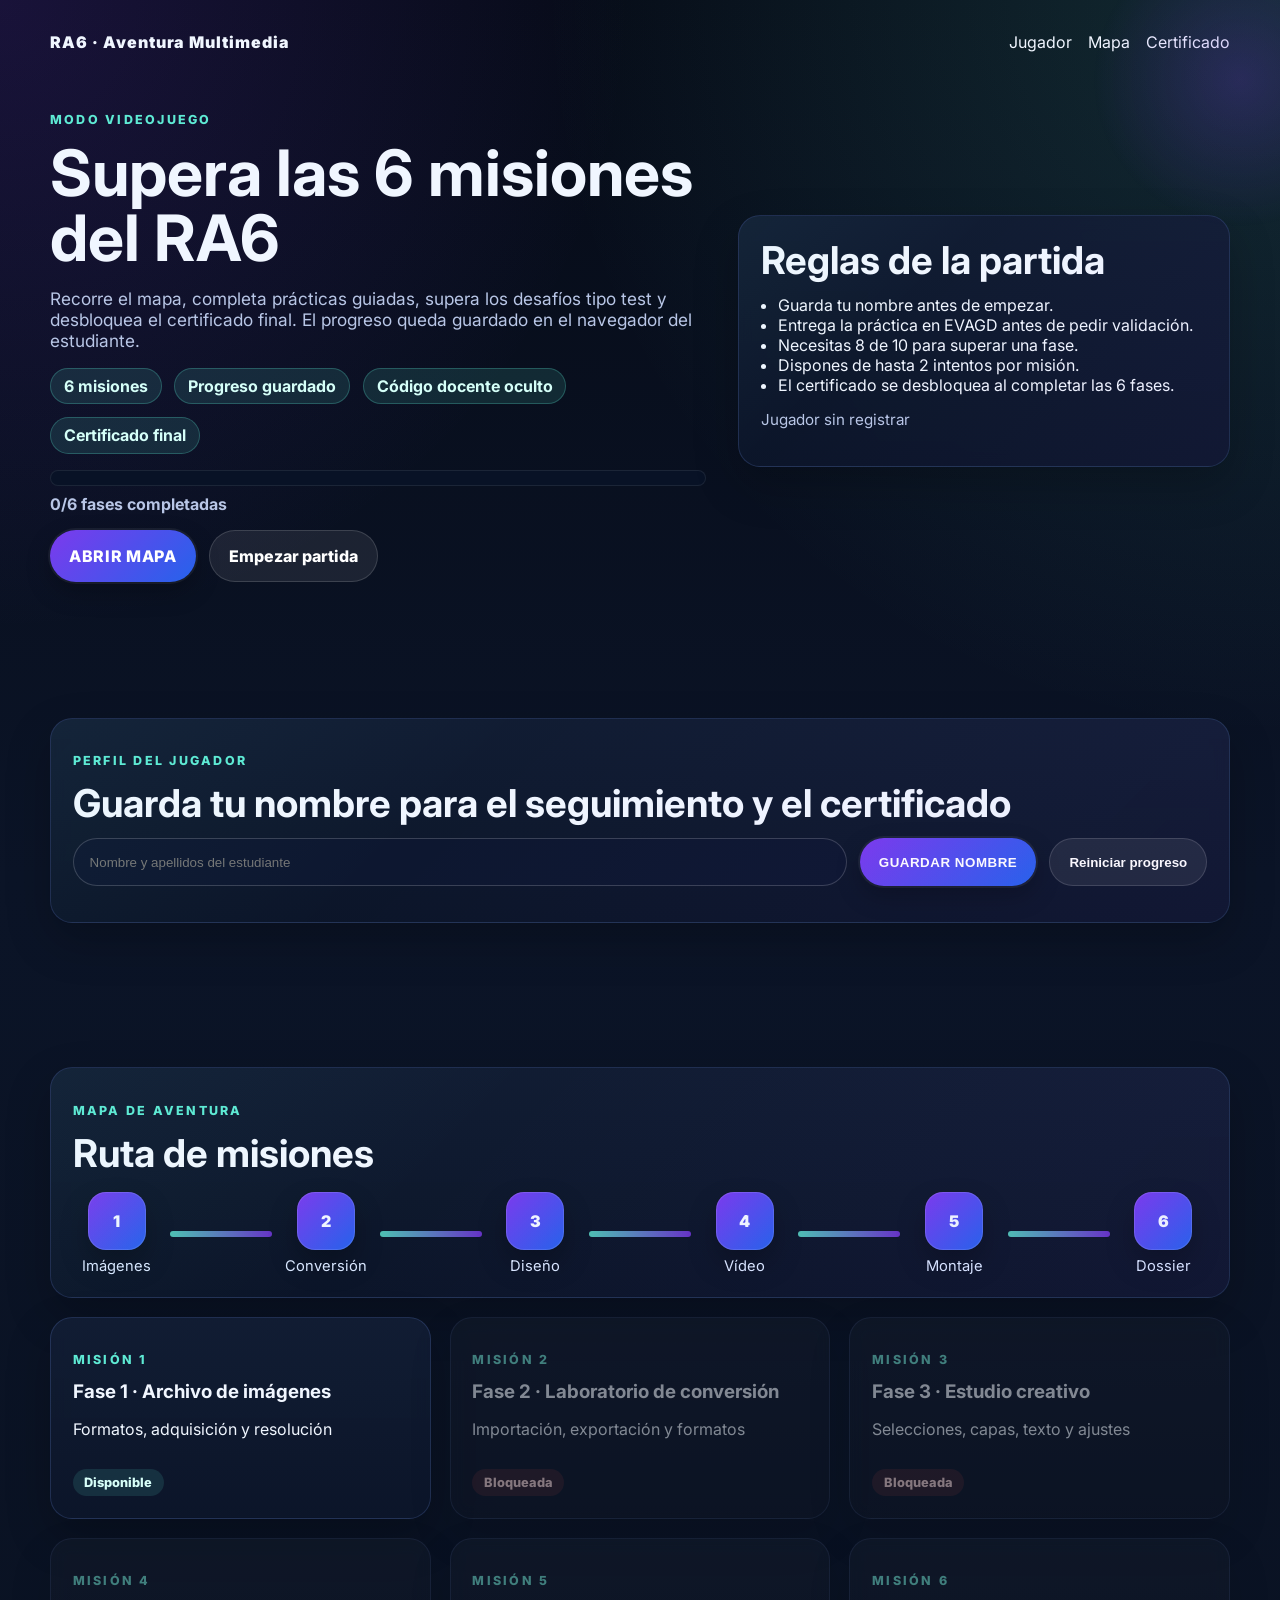
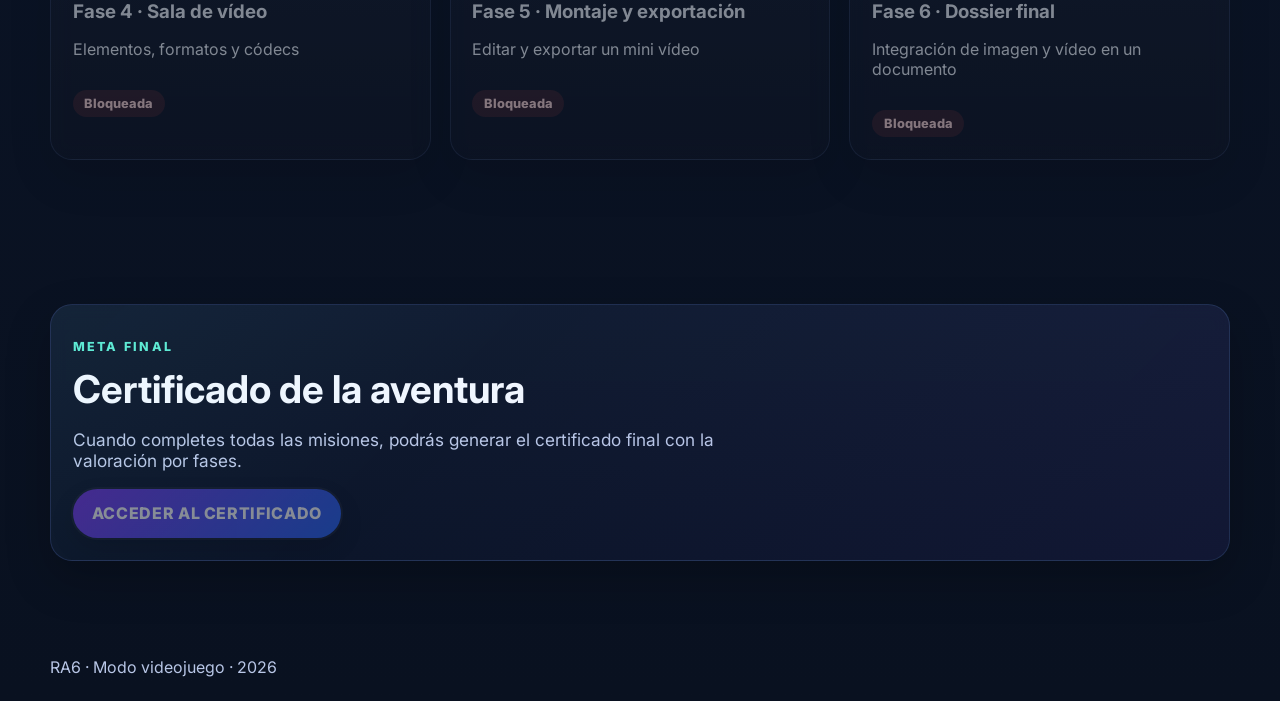
==== commit b7f7b485: "Add files via upload" ====
--- a/index.html
+++ b/index.html
@@ -8,7 +8,7 @@
 <link rel="preconnect" href="https://fonts.gstatic.com" crossorigin>
 <link href="https://fonts.googleapis.com/css2?family=Inter:wght@400;500;700;800;900&display=swap" rel="stylesheet">
 <link rel="stylesheet" href="style.css">
-<script id="app-data" type="application/json">{"phases": [{"id": "1", "file": "fase-1.html", "title": "Fase 1 · Archivo de imágenes"}, {"id": "2", "file": "fase-2.html", "title": "Fase 2 · Laboratorio de conversión"}, {"id": "3", "file": "fase-3.html", "title": "Fase 3 · Estudio creativo"}, {"id": "4", "file": "fase-4.html", "title": "Fase 4 · Sala de vídeo"}, {"id": "5", "file": "fase-5.html", "title": "Fase 5 · Montaje y exportación"}, {"id": "6", "file": "fase-6.html", "title": "Fase 6 · Dossier final"}], "questions": {"1": [["¿Qué formato suele usarse en fotografías comprimidas para web?", ["PNG", "JPG", "SVG", "TIFF"], 1], ["¿Qué formato es adecuado para un logotipo con transparencia?", ["PNG", "JPG", "BMP", "RAW"], 0], ["¿Qué dispositivo permite digitalizar un documento en papel?", ["Escáner", "Altavoz", "Teclado", "Router"], 0], ["¿Qué indica la resolución de una imagen?", ["El nivel de detalle o número de píxeles", "El nombre del archivo", "La carpeta donde se guarda", "La fecha de creación"], 0], ["¿Qué tipo de imagen puede ampliarse sin perder nitidez?", ["Vectorial", "Raster comprimida", "Fotografía JPG", "Mapa de bits básico"], 0], ["¿Por qué conviene renombrar bien los archivos?", ["Para localizarlos y organizarlos mejor", "Para que ocupen menos espacio", "Para mejorar su resolución", "Para que se vuelvan transparentes"], 0], ["¿Qué archivo suele ocupar más si se busca alta calidad?", ["TIFF", "JPG muy comprimido", "TXT", "GIF pequeño"], 0], ["¿Qué uso puede requerir mayor resolución?", ["Impresión", "Correo rápido", "Vista previa pequeña", "Icono temporal"], 0], ["¿Qué acción forma parte de la adquisición de imágenes?", ["Escanear o fotografiar un documento", "Insertar una fórmula", "Crear una base de datos", "Ordenar una tabla"], 0], ["¿Qué conviene anotar en una tabla comparativa de imágenes?", ["Formato, tamaño, dimensiones y uso", "Solo el color principal", "Solo el nombre del profesor", "Solo la fecha del sistema"], 0], ["¿Qué criterio ayuda a elegir el formato correcto?", ["El uso final del archivo", "El nombre de la carpeta", "El color del escritorio", "La marca del monitor"], 0], ["¿Qué diferencia principal hay entre raster y vectorial?", ["El vectorial escala mejor", "El raster siempre es transparente", "El vectorial no tiene formato", "El raster nunca se imprime"], 0]], "2": [["¿Qué significa exportar una imagen?", ["Generar una versión final adaptada a un uso", "Borrar el archivo original", "Moverlo de carpeta", "Cambiar el nombre del monitor"], 0], ["¿Qué formato suele ser adecuado para una fotografía web?", ["JPG", "TXT", "WAV", "CSV"], 0], ["¿Qué formato conserva transparencia en logotipos?", ["PNG", "JPG", "BMP", "DOCX"], 0], ["¿Qué conviene evitar al hacer varias versiones de una imagen?", ["Sobrescribir el original", "Usar nombres claros", "Comparar tamaños", "Guardar copias"], 0], ["¿Qué se puede comparar entre archivos exportados?", ["Peso y calidad visual", "Solo la fecha", "Solo el nombre", "Solo la carpeta"], 0], ["¿Qué puede ocurrir al pasar un PNG con transparencia a JPG?", ["Se pierde la transparencia", "Aumenta la nitidez automáticamente", "Se convierte en vectorial", "Se vuelve editable"], 0], ["¿Qué formato suele ocupar más espacio entre copias similares?", ["BMP o formatos menos comprimidos", "JPG web", "TXT", "CSV"], 0], ["¿Por qué se crean varias versiones de una misma imagen?", ["Porque cada destino necesita un equilibrio distinto entre calidad y peso", "Porque el programa obliga siempre", "Porque así se cambia el color del fondo", "Porque mejora la ortografía"], 0], ["¿Qué programa básico puede servir para esta fase?", ["Paint", "Calculadora", "Bloc de notas", "Explorador de eventos"], 0], ["¿Qué ventaja tiene Photopea para esta práctica?", ["Permite trabajar y exportar formatos desde el navegador", "Solo abre audio", "No necesita imágenes", "Funciona como hoja de cálculo"], 0], ["¿Qué conviene anotar tras exportar varias copias?", ["Qué uso final tendría cada una", "El nombre del teclado", "El fondo del escritorio", "La hora exacta"], 0], ["¿Qué relación hay entre formato y uso?", ["El formato se elige según el destino del archivo", "No hay ninguna relación", "Siempre conviene usar el mismo formato", "Solo importa el nombre"], 0]], "3": [["¿Para qué sirve trabajar con capas en un editor de imágenes?", ["Permite separar elementos y editarlos sin afectar al resto", "Aumenta automáticamente la resolución de la imagen", "Convierte la imagen en vectorial", "Reduce el tamaño del archivo"], 0], ["¿Qué herramienta usarías para aislar una zona concreta de la imagen?", ["Herramienta de selección", "Herramienta de texto", "Herramienta de zoom", "Herramienta de guardado"], 0], ["¿Por qué se añade una capa semitransparente detrás del texto?", ["Para mejorar la legibilidad del texto", "Para aumentar el tamaño del archivo", "Para eliminar el fondo", "Para exportar más rápido"], 0], ["¿Qué ocurre si aumentas demasiado el contraste de una imagen?", ["Se pueden perder detalles en luces y sombras", "La imagen se convierte en blanco y negro", "Se reduce el tamaño del archivo", "Se elimina el fondo"], 0], ["¿Qué significa edición no destructiva?", ["Permite modificar sin alterar el archivo original", "Elimina automáticamente capas innecesarias", "Reduce el peso del archivo", "Convierte la imagen en otro formato"], 0], ["¿Qué formato es adecuado para guardar el archivo editable en GIMP?", ["XCF", "JPG", "PNG", "PDF"], 0], ["¿Qué ocurre si deformas un logotipo al escalarlo?", ["Pierde proporción y profesionalidad", "Aumenta su calidad", "Se vuelve transparente", "Se convierte en vectorial"], 0], ["¿Qué herramienta permite escribir texto en una imagen?", ["Herramienta de texto", "Herramienta de recorte", "Herramienta de selección", "Herramienta de capas"], 0], ["¿Qué ventaja tiene usar PNG frente a JPG en logotipos?", ["Permite transparencia", "Ocupa menos siempre", "Tiene más resolución", "Se abre más rápido"], 0], ["¿Qué elemento mejora la composición visual de un cartel?", ["Uso correcto de alineación y jerarquía", "Aumentar el tamaño del archivo", "Usar muchos colores sin criterio", "Eliminar todas las capas"], 0], ["¿Qué ajuste puede mejorar la legibilidad del fondo sin cambiar el contenido?", ["Brillo y contraste", "Cambiar la extensión del archivo", "Reducir el tamaño de pantalla", "Cerrar capas"], 0], ["¿Por qué conviene guardar también una versión editable del cartel?", ["Para poder modificarlo después", "Para que pese menos siempre", "Para eliminar el texto final", "Para evitar exportarlo"], 0]], "4": [["¿Qué es una línea de tiempo en edición de vídeo?", ["El espacio donde se organizan clips y audio", "Una herramienta para exportar vídeos", "Un tipo de archivo", "Un efecto visual"], 0], ["¿Qué diferencia hay entre formato y códec?", ["El formato es el contenedor y el códec la compresión", "Son exactamente lo mismo", "El códec es el archivo final", "El formato es solo audio"], 0], ["¿Qué significa FPS en vídeo?", ["Fotogramas por segundo", "Formato de sonido", "Frecuencia de color", "Tipo de archivo"], 0], ["¿Qué formato es más común para vídeos en web?", ["MP4", "JPG", "PNG", "TXT"], 0], ["¿Qué función tiene una pista de audio?", ["Incluir sonido o música", "Insertar imágenes", "Añadir texto", "Recortar vídeo"], 0], ["¿Qué ocurre si un vídeo tiene pocos FPS?", ["Se verá menos fluido", "Aumenta la calidad", "Ocupa menos espacio siempre", "Se convierte en imagen"], 0], ["¿Qué es un clip en edición de vídeo?", ["Un fragmento de vídeo", "Un efecto visual", "Un formato de archivo", "Una carpeta"], 0], ["¿Qué códec es muy utilizado en vídeo digital?", ["H.264", "PNG", "DOCX", "MP3"], 0], ["¿Qué resolución es común en vídeos HD?", ["1920x1080", "800x600", "300x300", "1024x768"], 0], ["¿Qué elemento permite combinar varios clips?", ["La secuencia", "El códec", "El formato", "El archivo"], 0], ["¿Qué conviene anotar al analizar clips de vídeo?", ["Duración, resolución y formato", "Solo el nombre del archivo", "Solo el tamaño de carpeta", "Solo la fecha de descarga"], 0], ["¿Por qué un mismo formato puede usar códecs distintos?", ["Porque el contenedor puede incluir diferentes métodos de compresión", "Porque cada vídeo debe tener dos formatos", "Porque el códec cambia el nombre del archivo", "Porque el audio obliga a usar otro formato"], 0]], "5": [["¿Qué significa importar clips en un editor de vídeo?", ["Añadirlos al proyecto para editarlos", "Eliminar archivos", "Exportar vídeo", "Convertir formato"], 0], ["¿Para qué sirve recortar un clip?", ["Eliminar partes innecesarias", "Cambiar formato", "Aumentar resolución", "Insertar audio"], 0], ["¿Qué formato es adecuado para exportar un vídeo final?", ["MP4", "PNG", "TXT", "CSV"], 0], ["¿Qué es un montaje de vídeo?", ["Organizar y editar clips en una secuencia", "Convertir imágenes en texto", "Cambiar el nombre de archivos", "Reducir tamaño de carpeta"], 0], ["¿Qué ocurre si exportas con demasiada compresión?", ["Pierde calidad", "Aumenta resolución", "Se convierte en audio", "Se vuelve editable"], 0], ["¿Qué elemento mejora la presentación de un vídeo?", ["Añadir títulos o texto", "Eliminar audio siempre", "Reducir duración al mínimo", "Usar solo imágenes"], 0], ["¿Qué función tiene la línea de tiempo?", ["Ordenar clips y audio", "Guardar archivos", "Exportar vídeo", "Cambiar resolución"], 0], ["¿Qué tipo de recurso debe incluir esta práctica?", ["Un clip capturado por el alumno", "Solo vídeos descargados", "Solo audio", "Solo imágenes"], 0], ["¿Qué debes hacer después de exportar el vídeo?", ["Comprobar que se reproduce correctamente", "Eliminarlo", "Renombrarlo sin abrirlo", "Volver a editarlo siempre"], 0], ["¿Qué duración se recomienda para esta práctica?", ["Entre 20 y 40 segundos", "Más de 10 minutos", "Menos de 5 segundos", "Exactamente 1 minuto"], 0], ["¿Qué ventaja tiene añadir un título inicial al vídeo?", ["Da contexto al contenido desde el principio", "Reduce automáticamente el tamaño del archivo", "Hace innecesario el audio", "Convierte el vídeo en presentación"], 0], ["¿Qué conviene revisar antes de exportar el montaje final?", ["Orden, duración, texto y audio", "Solo el nombre del proyecto", "Solo el color de fondo", "Solo el icono del programa"], 0]], "6": [["¿Qué debe incluir un dossier multimedia?", ["Imágenes, vídeo y explicación técnica", "Solo texto", "Solo imágenes", "Solo audio"], 0], ["¿Qué herramienta puede usarse para crear el dossier?", ["Writer o Impress", "Solo Calc", "Bloc de notas", "Paint"], 0], ["¿Por qué añadir imágenes al documento?", ["Mejorar la comunicación visual", "Aumentar tamaño del archivo", "Reducir texto", "Evitar escribir"], 0], ["¿Qué debe acompañar a cada imagen?", ["Una breve explicación o pie", "Nada", "Un código", "Un enlace externo obligatorio"], 0], ["¿Qué evidencia de vídeo puede incluirse?", ["Captura o referencia al archivo", "Un archivo CSV", "Una imagen vacía", "Un documento PDF"], 0], ["¿Qué formato final es recomendable entregar?", ["PDF", "TXT", "JPG", "MP3"], 0], ["¿Qué aporta una guía de buenas prácticas?", ["Ayuda a aplicar correctamente lo aprendido", "Reduce el trabajo", "Elimina contenido", "Sustituye la práctica"], 0], ["¿Qué debe incluir la conclusión final?", ["Reflexión sobre el aprendizaje", "Solo el título", "Nada", "Un código"], 0], ["¿Qué mejora un documento profesional?", ["Orden, claridad y coherencia visual", "Muchos colores sin criterio", "Texto desordenado", "Falta de imágenes"], 0], ["¿Qué demuestra integrar trabajos anteriores?", ["Aplicación real del aprendizaje", "Repetición de contenido", "Falta de esfuerzo", "Uso de plantillas"], 0], ["¿Por qué conviene exportar también el dossier en PDF?", ["Porque facilita compartirlo y mantener el formato", "Porque elimina la necesidad de revisar el contenido", "Porque convierte imágenes en vídeo", "Porque sustituye el archivo editable"], 0], ["¿Qué valor tiene explicar el formato usado en cada recurso?", ["Demuestra comprensión técnica de las decisiones tomadas", "Hace el documento más largo sin utilidad", "Evita insertar imágenes", "Sustituye la práctica completa"], 0]]}}</script>
+<script id="app-data" type="application/json">{"phases": [{"id": "1", "file": "fase-1.html", "title": "Fase 1 · Archivo de imágenes"}, {"id": "2", "file": "fase-2.html", "title": "Fase 2 · Laboratorio de conversión"}, {"id": "3", "file": "fase-3.html", "title": "Fase 3 · Estudio creativo"}, {"id": "4", "file": "fase-4.html", "title": "Fase 4 · Sala de vídeo"}, {"id": "5", "file": "fase-5.html", "title": "Fase 5 · Montaje y exportación"}, {"id": "6", "file": "fase-6.html", "title": "Fase 6 · Dossier final"}], "questions": {"1": [["¿Qué formato suele usarse en fotografías comprimidas para web?", ["PNG", "JPG", "SVG", "TIFF"], 1], ["¿Qué formato es adecuado para un logotipo con transparencia?", ["PNG", "JPG", "BMP", "RAW"], 0], ["¿Qué dispositivo permite digitalizar un documento en papel?", ["Escáner", "Altavoz", "Teclado", "Router"], 0], ["¿Qué indica la resolución de una imagen?", ["El nivel de detalle o número de píxeles", "El nombre del archivo", "La carpeta donde se guarda", "La fecha de creación"], 0], ["¿Qué tipo de imagen puede ampliarse sin perder nitidez?", ["Vectorial", "Raster comprimida", "Fotografía JPG", "Mapa de bits básico"], 0], ["¿Por qué conviene renombrar bien los archivos?", ["Para localizarlos y organizarlos mejor", "Para que ocupen menos espacio", "Para mejorar su resolución", "Para que se vuelvan transparentes"], 0], ["¿Qué archivo suele ocupar más si se busca alta calidad?", ["TIFF", "JPG muy comprimido", "TXT", "GIF pequeño"], 0], ["¿Qué uso puede requerir mayor resolución?", ["Impresión", "Correo rápido", "Vista previa pequeña", "Icono temporal"], 0], ["¿Qué acción forma parte de la adquisición de imágenes?", ["Escanear o fotografiar un documento", "Insertar una fórmula", "Crear una base de datos", "Ordenar una tabla"], 0], ["¿Qué conviene anotar en una tabla comparativa de imágenes?", ["Formato, tamaño, dimensiones y uso", "Solo el color principal", "Solo el nombre del profesor", "Solo la fecha del sistema"], 0], ["¿Qué criterio ayuda a elegir el formato correcto?", ["El uso final del archivo", "El nombre de la carpeta", "El color del escritorio", "La marca del monitor"], 0], ["¿Qué diferencia principal hay entre raster y vectorial?", ["El vectorial escala mejor", "El raster siempre es transparente", "El vectorial no tiene formato", "El raster nunca se imprime"], 0]], "2": [["¿Qué significa exportar una imagen?", ["Generar una versión final adaptada a un uso", "Borrar el archivo original", "Moverlo de carpeta", "Cambiar el nombre del monitor"], 0], ["¿Qué formato suele ser adecuado para una fotografía web?", ["JPG", "TXT", "WAV", "CSV"], 0], ["¿Qué formato conserva transparencia en logotipos?", ["PNG", "JPG", "BMP", "DOCX"], 0], ["¿Qué conviene evitar al hacer varias versiones de una imagen?", ["Sobrescribir el original", "Usar nombres claros", "Comparar tamaños", "Guardar copias"], 0], ["¿Qué se puede comparar entre archivos exportados?", ["Peso y calidad visual", "Solo la fecha", "Solo el nombre", "Solo la carpeta"], 0], ["¿Qué puede ocurrir al pasar un PNG con transparencia a JPG?", ["Se pierde la transparencia", "Aumenta la nitidez automáticamente", "Se convierte en vectorial", "Se vuelve editable"], 0], ["¿Qué formato suele ocupar más espacio entre copias similares?", ["BMP o formatos menos comprimidos", "JPG web", "TXT", "CSV"], 0], ["¿Por qué se crean varias versiones de una misma imagen?", ["Porque cada destino necesita un equilibrio distinto entre calidad y peso", "Porque el programa obliga siempre", "Porque así se cambia el color del fondo", "Porque mejora la ortografía"], 0], ["¿Qué programa básico puede servir para esta fase?", ["Paint", "Calculadora", "Bloc de notas", "Explorador de eventos"], 0], ["¿Qué ventaja tiene Photopea para esta práctica?", ["Permite trabajar y exportar formatos desde el navegador", "Solo abre audio", "No necesita imágenes", "Funciona como hoja de cálculo"], 0], ["¿Qué conviene anotar tras exportar varias copias?", ["Qué uso final tendría cada una", "El nombre del teclado", "El fondo del escritorio", "La hora exacta"], 0], ["¿Qué relación hay entre formato y uso?", ["El formato se elige según el destino del archivo", "No hay ninguna relación", "Siempre conviene usar el mismo formato", "Solo importa el nombre"], 0]], "3": [["¿Para qué sirve trabajar con capas en un editor de imágenes?", ["Permite separar elementos y editarlos sin afectar al resto", "Aumenta automáticamente la resolución de la imagen", "Convierte la imagen en vectorial", "Reduce el tamaño del archivo"], 0], ["¿Qué herramienta usarías para aislar una zona concreta de la imagen?", ["Herramienta de selección", "Herramienta de texto", "Herramienta de zoom", "Herramienta de guardado"], 0], ["¿Por qué se añade una capa semitransparente detrás del texto?", ["Para mejorar la legibilidad del texto", "Para aumentar el tamaño del archivo", "Para eliminar el fondo", "Para exportar más rápido"], 0], ["¿Qué ocurre si aumentas demasiado el contraste de una imagen?", ["Se pueden perder detalles en luces y sombras", "La imagen se convierte en blanco y negro", "Se reduce el tamaño del archivo", "Se elimina el fondo"], 0], ["¿Qué significa edición no destructiva?", ["Permite modificar sin alterar el archivo original", "Elimina automáticamente capas innecesarias", "Reduce el peso del archivo", "Convierte la imagen en otro formato"], 0], ["¿Qué formato es adecuado para guardar el archivo editable en GIMP?", ["XCF", "JPG", "PNG", "PDF"], 0], ["¿Qué ocurre si deformas un logotipo al escalarlo?", ["Pierde proporción y profesionalidad", "Aumenta su calidad", "Se vuelve transparente", "Se convierte en vectorial"], 0], ["¿Qué herramienta permite escribir texto en una imagen?", ["Herramienta de texto", "Herramienta de recorte", "Herramienta de selección", "Herramienta de capas"], 0], ["¿Qué ventaja tiene usar PNG frente a JPG en logotipos?", ["Permite transparencia", "Ocupa menos siempre", "Tiene más resolución", "Se abre más rápido"], 0], ["¿Qué elemento mejora la composición visual de un cartel?", ["Uso correcto de alineación y jerarquía", "Aumentar el tamaño del archivo", "Usar muchos colores sin criterio", "Eliminar todas las capas"], 0], ["¿Qué ajuste puede mejorar la legibilidad del fondo sin cambiar el contenido?", ["Brillo y contraste", "Cambiar la extensión del archivo", "Reducir el tamaño de pantalla", "Cerrar capas"], 0], ["¿Por qué conviene guardar también una versión editable del cartel?", ["Para poder modificarlo después", "Para que pese menos siempre", "Para eliminar el texto final", "Para evitar exportarlo"], 0]], "4": [["¿Qué elemento del editor permite ordenar vídeos, imágenes y audio?", ["La línea de tiempo", "La barra de direcciones", "La papelera", "El explorador web"], 0], ["¿Qué es un clip dentro de un editor de vídeo?", ["Un fragmento de vídeo, imagen o audio colocado en el proyecto", "Un efecto de color automático", "El formato del archivo final", "Un tipo de micrófono"], 0], ["¿Para qué sirve una transición en OpenShot?", ["Para suavizar el paso entre un clip y otro", "Para grabar voz", "Para comprimir el vídeo", "Para cambiar el nombre del archivo"], 0], ["¿Qué pista conviene reservar para la música o el audio de apoyo?", ["Una pista de audio independiente", "La misma pista del título", "La carpeta de exportación", "La barra de herramientas"], 0], ["¿Qué significan las siglas FPS en vídeo?", ["Fotogramas por segundo", "Frecuencia de pista sonora", "Formato principal de salida", "Fondo de pantalla estándar"], 0], ["¿Qué formato final se recomienda para entregar el vídeo de esta fase?", ["MP4", "PNG", "DOCX", "TXT"], 0], ["¿Qué códec se asocia de forma habitual a la exportación MP4 en clase?", ["H.264", "GIF", "WAV", "SVG"], 0], ["¿Qué resolución corresponde a un vídeo Full HD?", ["1920 × 1080", "800 × 600", "640 × 480", "300 × 300"], 0], ["¿Qué es lo primero que debe hacer el estudiante antes de editar el anuncio?", ["Reunir imágenes, vídeos y música con permiso de uso", "Exportar el vídeo final", "Borrar la línea de tiempo", "Cerrar el proyecto"], 0], ["¿Qué recurso permite mostrar el nombre del producto o el lema de la marca sobre el vídeo?", ["Un título o texto superpuesto", "Una carpeta nueva", "La papelera del proyecto", "El botón de minimizar"], 0], ["¿Qué hay que vigilar al mezclar voz y música en una pieza publicitaria?", ["Que la música no tape la voz principal", "Que todo suene al volumen máximo", "Que la voz esté silenciada", "Que no haya ninguna pista de audio"], 0], ["¿Qué acción hay que hacer al terminar para comprobar la entrega?", ["Reproducir el vídeo exportado y revisar imagen y sonido", "Eliminar el proyecto", "Cambiar el fondo del programa", "Volver a importar todos los clips"], 0]], "5": [["¿Qué material debe reutilizarse en la Fase 5?", ["La marca y parte de los recursos creados en la Fase 4", "Un documento de texto vacío", "Solo imágenes nuevas sin relación", "Únicamente una captura de pantalla"], 0], ["¿Qué objetivo tiene el mini vídeo mejorado?", ["Crear una versión más breve y más pulida del anuncio anterior", "Alargar el vídeo por encima de 10 minutos", "Convertirlo en presentación sin audio", "Borrar el trabajo previo"], 0], ["¿Qué duración máxima se recomienda para el mini vídeo de esta fase?", ["45 segundos", "5 minutos", "3 minutos", "90 segundos de audio sin imagen"], 0], ["¿Qué operación ayuda a dar ritmo al montaje final?", ["Recortar los clips y dejar solo lo importante", "Duplicar todos los archivos", "Cambiar el nombre del ordenador", "Cerrar el editor sin guardar"], 0], ["¿Qué elemento puede mejorar la entrada y salida entre planos?", ["Las transiciones", "El explorador de archivos", "La carpeta de descargas", "El código diario de validación"], 0], ["¿Qué recurso refuerza el mensaje comercial al final del vídeo?", ["Una llamada a la acción o eslogan final", "Un archivo ZIP", "Una hoja de cálculo", "Un borde aleatorio sin texto"], 0], ["¿Qué conviene revisar antes de exportar la versión definitiva?", ["Orden de clips, texto, audio y duración", "Solo el color del escritorio", "Solo el nombre del archivo", "Solo la fecha del sistema"], 0], ["¿Qué formato sigue siendo el recomendado para exportar el mini vídeo?", ["MP4", "JPG", "CSV", "PSD"], 0], ["¿Qué debe ocurrir con la identidad visual elegida en la Fase 4?", ["Debe mantenerse para que exista coherencia de marca", "Debe cambiarse obligatoriamente", "Debe eliminarse todo el texto", "Debe sustituirse por una marca inventada sin producto"], 0], ["¿Qué mejora concreta puede hacerse sobre el audio del anuncio original?", ["Ajustar niveles y limpiar partes innecesarias", "Quitar toda la voz", "Exportar solo la música", "Subir el volumen al máximo sin escuchar"], 0], ["¿Qué acción final permite detectar errores antes de entregar?", ["Ver el vídeo exportado de principio a fin", "Borrar la carpeta del proyecto", "Cerrar el navegador", "Cambiar la contraseña del equipo"], 0], ["¿Qué demuestra esta fase respecto al trabajo anterior?", ["Capacidad de mejorar y reutilizar un producto multimedia", "Que el alumno solo sabe copiar archivos", "Que el vídeo debe rehacerse siempre desde cero", "Que no es necesario planificar"], 0]], "6": [["¿Qué debe incluir un dossier multimedia?", ["Imágenes, vídeo y explicación técnica", "Solo texto", "Solo imágenes", "Solo audio"], 0], ["¿Qué herramienta puede usarse para crear el dossier?", ["Writer o Impress", "Solo Calc", "Bloc de notas", "Paint"], 0], ["¿Por qué añadir imágenes al documento?", ["Mejorar la comunicación visual", "Aumentar tamaño del archivo", "Reducir texto", "Evitar escribir"], 0], ["¿Qué debe acompañar a cada imagen?", ["Una breve explicación o pie", "Nada", "Un código", "Un enlace externo obligatorio"], 0], ["¿Qué evidencia de vídeo puede incluirse?", ["Captura o referencia al archivo", "Un archivo CSV", "Una imagen vacía", "Un documento PDF"], 0], ["¿Qué formato final es recomendable entregar?", ["PDF", "TXT", "JPG", "MP3"], 0], ["¿Qué aporta una guía de buenas prácticas?", ["Ayuda a aplicar correctamente lo aprendido", "Reduce el trabajo", "Elimina contenido", "Sustituye la práctica"], 0], ["¿Qué debe incluir la conclusión final?", ["Reflexión sobre el aprendizaje", "Solo el título", "Nada", "Un código"], 0], ["¿Qué mejora un documento profesional?", ["Orden, claridad y coherencia visual", "Muchos colores sin criterio", "Texto desordenado", "Falta de imágenes"], 0], ["¿Qué demuestra integrar trabajos anteriores?", ["Aplicación real del aprendizaje", "Repetición de contenido", "Falta de esfuerzo", "Uso de plantillas"], 0], ["¿Por qué conviene exportar también el dossier en PDF?", ["Porque facilita compartirlo y mantener el formato", "Porque elimina la necesidad de revisar el contenido", "Porque convierte imágenes en vídeo", "Porque sustituye el archivo editable"], 0], ["¿Qué valor tiene explicar el formato usado en cada recurso?", ["Demuestra comprensión técnica de las decisiones tomadas", "Hace el documento más largo sin utilidad", "Evita insertar imágenes", "Sustituye la práctica completa"], 0]]}}</script>
 <script defer src="script.js"></script>
 </head>
 <body>
@@ -48,7 +48,7 @@
           <li>Guarda tu nombre antes de empezar.</li>
           <li>Entrega la práctica en EVAGD antes de pedir validación.</li>
           <li>Necesitas 8 de 10 para superar una fase.</li>
-          <li>Dispones de hasta 3 intentos por misión.</li>
+          <li>Dispones de hasta 2 intentos por misión.</li>
           <li>El certificado se desbloquea al completar las 6 fases.</li>
         </ul>
         <p class="mini" id="student-badge">Jugador sin registrar</p>
--- a/style.css
+++ b/style.css
@@ -77,7 +77,7 @@
 .phase-status{display:inline-flex;margin-top:.9rem;padding:.38rem .72rem;border-radius:999px;font-weight:800;font-size:.8rem}
 .phase-status.open{background:rgba(94,234,212,.12);color:#d7fff9}
 .phase-status.ok{background:rgba(34,197,94,.15);color:#c8ffd8}
-.phase-status.lock{background:rgba(239,68,68,.18);color:#ffd2d2}
+.phase-status.lock{background:rgba(239,68,68,.18);color:#ffd2d2} .phase-status.warn{background:rgba(245,158,11,.16);color:#fff1c7} .resource-grid{display:grid;grid-template-columns:repeat(2,minmax(0,1fr));gap:1rem;margin:1rem 0 1.25rem} .resource-card{background:rgba(255,255,255,.03);border:1px solid rgba(255,255,255,.08);border-radius:18px;padding:1rem} .resource-card h4{margin:.1rem 0 .5rem} .resource-card p{margin:.35rem 0;color:var(--muted)} .resource-meta{display:flex;gap:.5rem;flex-wrap:wrap;margin:.65rem 0 1rem} .resource-meta span{padding:.3rem .65rem;border-radius:999px;background:rgba(94,234,212,.12);border:1px solid rgba(94,234,212,.22);font-size:.84rem;font-weight:700;color:#d7fff9} .resource-card iframe{width:100%;aspect-ratio:16/9;border:0;border-radius:14px;background:#081226;margin:.35rem 0 .85rem}
 .list{padding-left:1.1rem;margin:.3rem 0}
 .page-head{padding:1.4rem 0 2rem}
 .breadcrumb{display:inline-block;margin:.35rem 0 1rem;color:#cbd8f6}
@@ -112,6 +112,10 @@
 .qbox{border:1px solid rgba(255,255,255,.1);border-radius:18px;padding:1rem;margin:0 0 1rem}
 .qbox legend{font-weight:800;padding:0 .35rem}
 .opt{display:flex;gap:.6rem;padding:.38rem 0;align-items:flex-start}
+.teacher-review{display:grid;gap:1rem}
+.teacher-qbox{background:rgba(255,255,255,.02)}
+.teacher-correct{padding:.7rem .75rem;border-radius:14px;background:rgba(34,197,94,.15);border:1px solid rgba(34,197,94,.28)}
+.teacher-neutral{padding:.7rem .75rem;border-radius:14px;background:rgba(255,255,255,.02);border:1px solid rgba(255,255,255,.06)}
 .attempt-grid{display:grid;grid-template-columns:repeat(3,minmax(0,1fr));gap:1rem}
 .attempt-card{border:1px solid rgba(255,255,255,.08);border-radius:18px;padding:1rem;background:rgba(255,255,255,.03)}
 .banner{margin-top:1rem;padding:1rem 1.1rem;border-radius:18px;font-weight:700}
@@ -139,3 +143,31 @@
   body{background:white;color:black}
   .panel,.glass,.phase-card,.cert-sheet{box-shadow:none;border:1px solid #bbb;background:white;color:black}
 }
+
+
+.hidden{display:none}
+.download-grid{display:grid;grid-template-columns:repeat(2,minmax(0,1fr));gap:1rem;margin:1rem 0 1.5rem}
+.download-card,.guide-block{
+  border:1px solid rgba(255,255,255,.08);
+  background:rgba(255,255,255,.03);
+  border-radius:20px;
+  padding:1rem;
+}
+.download-card h3,.guide-block h4{margin:.1rem 0 .55rem}
+.guide-buttons{display:flex;gap:.75rem;flex-wrap:wrap;margin:.9rem 0 1rem}
+.guide-block{margin:.8rem 0 1.15rem}
+.example-shot{
+  width:100%;
+  display:block;
+  margin:.85rem 0 1rem;
+  border-radius:18px;
+  border:1px solid rgba(255,255,255,.12);
+  background:#0b1427;
+}
+.resource-card .btn{margin-top:.4rem}
+.resource-card p,.download-card p,.guide-block p{color:var(--muted)}
+.download-card .actions{margin-top:.9rem}
+.attempt-card h4{margin:.1rem 0 .5rem}
+@media (max-width:900px){
+  .download-grid{grid-template-columns:1fr}
+}
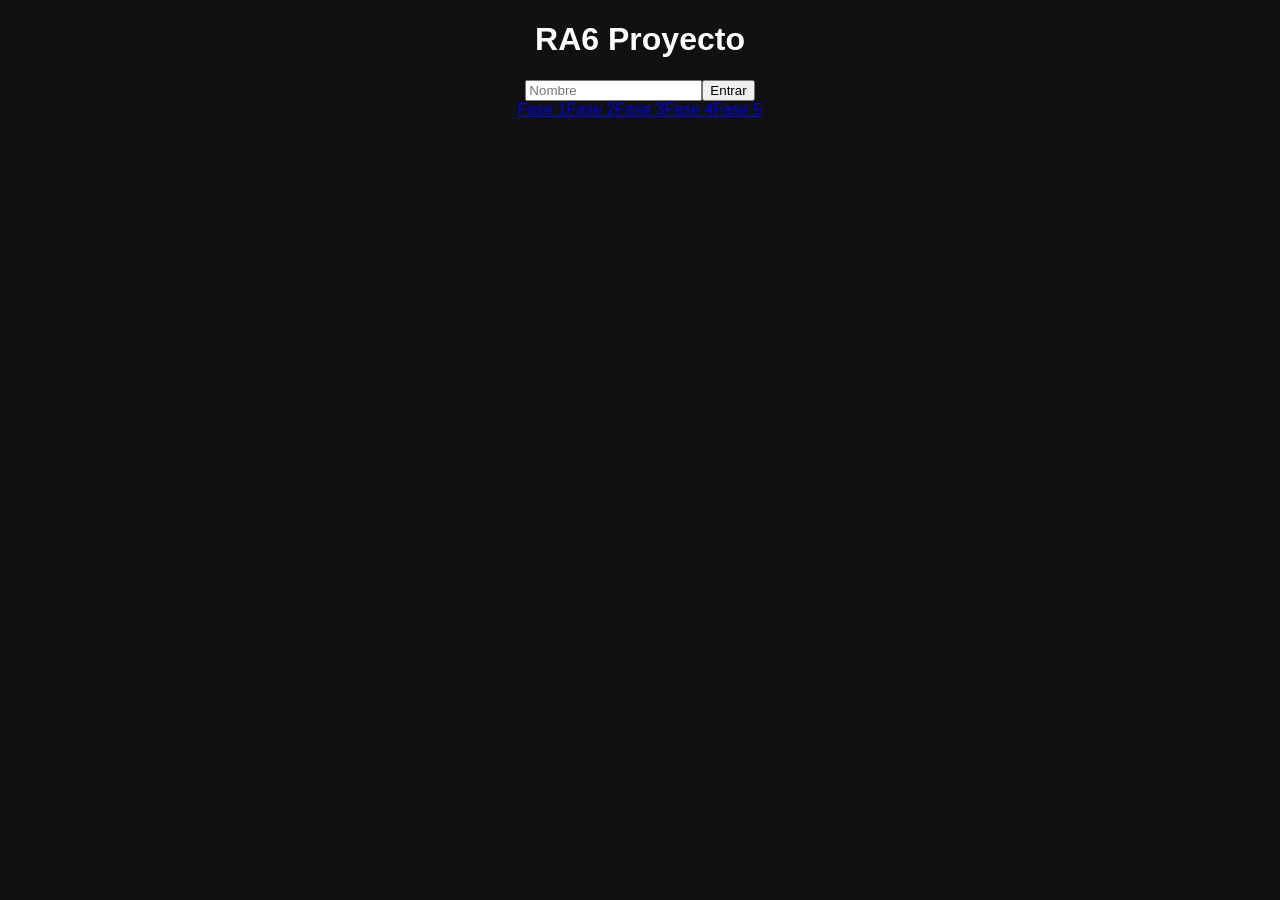
==== commit 64f95aac: "Add files via upload" ====
--- a/index.html
+++ b/index.html
@@ -1,160 +1 @@
-<!doctype html>
-<html lang="es">
-<head>
-<meta charset="utf-8">
-<meta name="viewport" content="width=device-width,initial-scale=1">
-<title>RA6 · Aventura multimedia</title>
-<link rel="preconnect" href="https://fonts.googleapis.com">
-<link rel="preconnect" href="https://fonts.gstatic.com" crossorigin>
-<link href="https://fonts.googleapis.com/css2?family=Inter:wght@400;500;700;800;900&display=swap" rel="stylesheet">
-<link rel="stylesheet" href="style.css">
-<script id="app-data" type="application/json">{"phases": [{"id": "1", "file": "fase-1.html", "title": "Fase 1 · Archivo de imágenes"}, {"id": "2", "file": "fase-2.html", "title": "Fase 2 · Laboratorio de conversión"}, {"id": "3", "file": "fase-3.html", "title": "Fase 3 · Estudio creativo"}, {"id": "4", "file": "fase-4.html", "title": "Fase 4 · Sala de vídeo"}, {"id": "5", "file": "fase-5.html", "title": "Fase 5 · Montaje y exportación"}, {"id": "6", "file": "fase-6.html", "title": "Fase 6 · Dossier final"}], "questions": {"1": [["¿Qué formato suele usarse en fotografías comprimidas para web?", ["PNG", "JPG", "SVG", "TIFF"], 1], ["¿Qué formato es adecuado para un logotipo con transparencia?", ["PNG", "JPG", "BMP", "RAW"], 0], ["¿Qué dispositivo permite digitalizar un documento en papel?", ["Escáner", "Altavoz", "Teclado", "Router"], 0], ["¿Qué indica la resolución de una imagen?", ["El nivel de detalle o número de píxeles", "El nombre del archivo", "La carpeta donde se guarda", "La fecha de creación"], 0], ["¿Qué tipo de imagen puede ampliarse sin perder nitidez?", ["Vectorial", "Raster comprimida", "Fotografía JPG", "Mapa de bits básico"], 0], ["¿Por qué conviene renombrar bien los archivos?", ["Para localizarlos y organizarlos mejor", "Para que ocupen menos espacio", "Para mejorar su resolución", "Para que se vuelvan transparentes"], 0], ["¿Qué archivo suele ocupar más si se busca alta calidad?", ["TIFF", "JPG muy comprimido", "TXT", "GIF pequeño"], 0], ["¿Qué uso puede requerir mayor resolución?", ["Impresión", "Correo rápido", "Vista previa pequeña", "Icono temporal"], 0], ["¿Qué acción forma parte de la adquisición de imágenes?", ["Escanear o fotografiar un documento", "Insertar una fórmula", "Crear una base de datos", "Ordenar una tabla"], 0], ["¿Qué conviene anotar en una tabla comparativa de imágenes?", ["Formato, tamaño, dimensiones y uso", "Solo el color principal", "Solo el nombre del profesor", "Solo la fecha del sistema"], 0], ["¿Qué criterio ayuda a elegir el formato correcto?", ["El uso final del archivo", "El nombre de la carpeta", "El color del escritorio", "La marca del monitor"], 0], ["¿Qué diferencia principal hay entre raster y vectorial?", ["El vectorial escala mejor", "El raster siempre es transparente", "El vectorial no tiene formato", "El raster nunca se imprime"], 0]], "2": [["¿Qué significa exportar una imagen?", ["Generar una versión final adaptada a un uso", "Borrar el archivo original", "Moverlo de carpeta", "Cambiar el nombre del monitor"], 0], ["¿Qué formato suele ser adecuado para una fotografía web?", ["JPG", "TXT", "WAV", "CSV"], 0], ["¿Qué formato conserva transparencia en logotipos?", ["PNG", "JPG", "BMP", "DOCX"], 0], ["¿Qué conviene evitar al hacer varias versiones de una imagen?", ["Sobrescribir el original", "Usar nombres claros", "Comparar tamaños", "Guardar copias"], 0], ["¿Qué se puede comparar entre archivos exportados?", ["Peso y calidad visual", "Solo la fecha", "Solo el nombre", "Solo la carpeta"], 0], ["¿Qué puede ocurrir al pasar un PNG con transparencia a JPG?", ["Se pierde la transparencia", "Aumenta la nitidez automáticamente", "Se convierte en vectorial", "Se vuelve editable"], 0], ["¿Qué formato suele ocupar más espacio entre copias similares?", ["BMP o formatos menos comprimidos", "JPG web", "TXT", "CSV"], 0], ["¿Por qué se crean varias versiones de una misma imagen?", ["Porque cada destino necesita un equilibrio distinto entre calidad y peso", "Porque el programa obliga siempre", "Porque así se cambia el color del fondo", "Porque mejora la ortografía"], 0], ["¿Qué programa básico puede servir para esta fase?", ["Paint", "Calculadora", "Bloc de notas", "Explorador de eventos"], 0], ["¿Qué ventaja tiene Photopea para esta práctica?", ["Permite trabajar y exportar formatos desde el navegador", "Solo abre audio", "No necesita imágenes", "Funciona como hoja de cálculo"], 0], ["¿Qué conviene anotar tras exportar varias copias?", ["Qué uso final tendría cada una", "El nombre del teclado", "El fondo del escritorio", "La hora exacta"], 0], ["¿Qué relación hay entre formato y uso?", ["El formato se elige según el destino del archivo", "No hay ninguna relación", "Siempre conviene usar el mismo formato", "Solo importa el nombre"], 0]], "3": [["¿Para qué sirve trabajar con capas en un editor de imágenes?", ["Permite separar elementos y editarlos sin afectar al resto", "Aumenta automáticamente la resolución de la imagen", "Convierte la imagen en vectorial", "Reduce el tamaño del archivo"], 0], ["¿Qué herramienta usarías para aislar una zona concreta de la imagen?", ["Herramienta de selección", "Herramienta de texto", "Herramienta de zoom", "Herramienta de guardado"], 0], ["¿Por qué se añade una capa semitransparente detrás del texto?", ["Para mejorar la legibilidad del texto", "Para aumentar el tamaño del archivo", "Para eliminar el fondo", "Para exportar más rápido"], 0], ["¿Qué ocurre si aumentas demasiado el contraste de una imagen?", ["Se pueden perder detalles en luces y sombras", "La imagen se convierte en blanco y negro", "Se reduce el tamaño del archivo", "Se elimina el fondo"], 0], ["¿Qué significa edición no destructiva?", ["Permite modificar sin alterar el archivo original", "Elimina automáticamente capas innecesarias", "Reduce el peso del archivo", "Convierte la imagen en otro formato"], 0], ["¿Qué formato es adecuado para guardar el archivo editable en GIMP?", ["XCF", "JPG", "PNG", "PDF"], 0], ["¿Qué ocurre si deformas un logotipo al escalarlo?", ["Pierde proporción y profesionalidad", "Aumenta su calidad", "Se vuelve transparente", "Se convierte en vectorial"], 0], ["¿Qué herramienta permite escribir texto en una imagen?", ["Herramienta de texto", "Herramienta de recorte", "Herramienta de selección", "Herramienta de capas"], 0], ["¿Qué ventaja tiene usar PNG frente a JPG en logotipos?", ["Permite transparencia", "Ocupa menos siempre", "Tiene más resolución", "Se abre más rápido"], 0], ["¿Qué elemento mejora la composición visual de un cartel?", ["Uso correcto de alineación y jerarquía", "Aumentar el tamaño del archivo", "Usar muchos colores sin criterio", "Eliminar todas las capas"], 0], ["¿Qué ajuste puede mejorar la legibilidad del fondo sin cambiar el contenido?", ["Brillo y contraste", "Cambiar la extensión del archivo", "Reducir el tamaño de pantalla", "Cerrar capas"], 0], ["¿Por qué conviene guardar también una versión editable del cartel?", ["Para poder modificarlo después", "Para que pese menos siempre", "Para eliminar el texto final", "Para evitar exportarlo"], 0]], "4": [["¿Qué elemento del editor permite ordenar vídeos, imágenes y audio?", ["La línea de tiempo", "La barra de direcciones", "La papelera", "El explorador web"], 0], ["¿Qué es un clip dentro de un editor de vídeo?", ["Un fragmento de vídeo, imagen o audio colocado en el proyecto", "Un efecto de color automático", "El formato del archivo final", "Un tipo de micrófono"], 0], ["¿Para qué sirve una transición en OpenShot?", ["Para suavizar el paso entre un clip y otro", "Para grabar voz", "Para comprimir el vídeo", "Para cambiar el nombre del archivo"], 0], ["¿Qué pista conviene reservar para la música o el audio de apoyo?", ["Una pista de audio independiente", "La misma pista del título", "La carpeta de exportación", "La barra de herramientas"], 0], ["¿Qué significan las siglas FPS en vídeo?", ["Fotogramas por segundo", "Frecuencia de pista sonora", "Formato principal de salida", "Fondo de pantalla estándar"], 0], ["¿Qué formato final se recomienda para entregar el vídeo de esta fase?", ["MP4", "PNG", "DOCX", "TXT"], 0], ["¿Qué códec se asocia de forma habitual a la exportación MP4 en clase?", ["H.264", "GIF", "WAV", "SVG"], 0], ["¿Qué resolución corresponde a un vídeo Full HD?", ["1920 × 1080", "800 × 600", "640 × 480", "300 × 300"], 0], ["¿Qué es lo primero que debe hacer el estudiante antes de editar el anuncio?", ["Reunir imágenes, vídeos y música con permiso de uso", "Exportar el vídeo final", "Borrar la línea de tiempo", "Cerrar el proyecto"], 0], ["¿Qué recurso permite mostrar el nombre del producto o el lema de la marca sobre el vídeo?", ["Un título o texto superpuesto", "Una carpeta nueva", "La papelera del proyecto", "El botón de minimizar"], 0], ["¿Qué hay que vigilar al mezclar voz y música en una pieza publicitaria?", ["Que la música no tape la voz principal", "Que todo suene al volumen máximo", "Que la voz esté silenciada", "Que no haya ninguna pista de audio"], 0], ["¿Qué acción hay que hacer al terminar para comprobar la entrega?", ["Reproducir el vídeo exportado y revisar imagen y sonido", "Eliminar el proyecto", "Cambiar el fondo del programa", "Volver a importar todos los clips"], 0]], "5": [["¿Qué material debe reutilizarse en la Fase 5?", ["La marca y parte de los recursos creados en la Fase 4", "Un documento de texto vacío", "Solo imágenes nuevas sin relación", "Únicamente una captura de pantalla"], 0], ["¿Qué objetivo tiene el mini vídeo mejorado?", ["Crear una versión más breve y más pulida del anuncio anterior", "Alargar el vídeo por encima de 10 minutos", "Convertirlo en presentación sin audio", "Borrar el trabajo previo"], 0], ["¿Qué duración máxima se recomienda para el mini vídeo de esta fase?", ["45 segundos", "5 minutos", "3 minutos", "90 segundos de audio sin imagen"], 0], ["¿Qué operación ayuda a dar ritmo al montaje final?", ["Recortar los clips y dejar solo lo importante", "Duplicar todos los archivos", "Cambiar el nombre del ordenador", "Cerrar el editor sin guardar"], 0], ["¿Qué elemento puede mejorar la entrada y salida entre planos?", ["Las transiciones", "El explorador de archivos", "La carpeta de descargas", "El código diario de validación"], 0], ["¿Qué recurso refuerza el mensaje comercial al final del vídeo?", ["Una llamada a la acción o eslogan final", "Un archivo ZIP", "Una hoja de cálculo", "Un borde aleatorio sin texto"], 0], ["¿Qué conviene revisar antes de exportar la versión definitiva?", ["Orden de clips, texto, audio y duración", "Solo el color del escritorio", "Solo el nombre del archivo", "Solo la fecha del sistema"], 0], ["¿Qué formato sigue siendo el recomendado para exportar el mini vídeo?", ["MP4", "JPG", "CSV", "PSD"], 0], ["¿Qué debe ocurrir con la identidad visual elegida en la Fase 4?", ["Debe mantenerse para que exista coherencia de marca", "Debe cambiarse obligatoriamente", "Debe eliminarse todo el texto", "Debe sustituirse por una marca inventada sin producto"], 0], ["¿Qué mejora concreta puede hacerse sobre el audio del anuncio original?", ["Ajustar niveles y limpiar partes innecesarias", "Quitar toda la voz", "Exportar solo la música", "Subir el volumen al máximo sin escuchar"], 0], ["¿Qué acción final permite detectar errores antes de entregar?", ["Ver el vídeo exportado de principio a fin", "Borrar la carpeta del proyecto", "Cerrar el navegador", "Cambiar la contraseña del equipo"], 0], ["¿Qué demuestra esta fase respecto al trabajo anterior?", ["Capacidad de mejorar y reutilizar un producto multimedia", "Que el alumno solo sabe copiar archivos", "Que el vídeo debe rehacerse siempre desde cero", "Que no es necesario planificar"], 0]], "6": [["¿Qué debe incluir un dossier multimedia?", ["Imágenes, vídeo y explicación técnica", "Solo texto", "Solo imágenes", "Solo audio"], 0], ["¿Qué herramienta puede usarse para crear el dossier?", ["Writer o Impress", "Solo Calc", "Bloc de notas", "Paint"], 0], ["¿Por qué añadir imágenes al documento?", ["Mejorar la comunicación visual", "Aumentar tamaño del archivo", "Reducir texto", "Evitar escribir"], 0], ["¿Qué debe acompañar a cada imagen?", ["Una breve explicación o pie", "Nada", "Un código", "Un enlace externo obligatorio"], 0], ["¿Qué evidencia de vídeo puede incluirse?", ["Captura o referencia al archivo", "Un archivo CSV", "Una imagen vacía", "Un documento PDF"], 0], ["¿Qué formato final es recomendable entregar?", ["PDF", "TXT", "JPG", "MP3"], 0], ["¿Qué aporta una guía de buenas prácticas?", ["Ayuda a aplicar correctamente lo aprendido", "Reduce el trabajo", "Elimina contenido", "Sustituye la práctica"], 0], ["¿Qué debe incluir la conclusión final?", ["Reflexión sobre el aprendizaje", "Solo el título", "Nada", "Un código"], 0], ["¿Qué mejora un documento profesional?", ["Orden, claridad y coherencia visual", "Muchos colores sin criterio", "Texto desordenado", "Falta de imágenes"], 0], ["¿Qué demuestra integrar trabajos anteriores?", ["Aplicación real del aprendizaje", "Repetición de contenido", "Falta de esfuerzo", "Uso de plantillas"], 0], ["¿Por qué conviene exportar también el dossier en PDF?", ["Porque facilita compartirlo y mantener el formato", "Porque elimina la necesidad de revisar el contenido", "Porque convierte imágenes en vídeo", "Porque sustituye el archivo editable"], 0], ["¿Qué valor tiene explicar el formato usado en cada recurso?", ["Demuestra comprensión técnica de las decisiones tomadas", "Hace el documento más largo sin utilidad", "Evita insertar imágenes", "Sustituye la práctica completa"], 0]]}}</script>
-<script defer src="script.js"></script>
-</head>
-<body>
-<header class="hero">
-  <div class="container">
-    <div class="topbar">
-      <div class="brand">RA6 · Aventura Multimedia</div>
-      <nav class="nav">
-        <a href="#alumno">Jugador</a>
-        <a href="#mapa">Mapa</a>
-        <a href="#certificado">Certificado</a>
-      </nav>
-    </div>
-    <div class="hero-grid">
-      <div>
-        <p class="kicker">Modo videojuego</p>
-        <h1>Supera las 6 misiones del RA6</h1>
-        <p class="lead">Recorre el mapa, completa prácticas guiadas, supera los desafíos tipo test y desbloquea el certificado final. El progreso queda guardado en el navegador del estudiante.</p>
-        <div class="hero-badges">
-          <span class="badge">6 misiones</span>
-          <span class="badge">Progreso guardado</span>
-          <span class="badge">Código docente oculto</span>
-          <span class="badge">Certificado final</span>
-        </div>
-        <div class="progress-shell">
-          <div class="progress-bar"><div class="progress-fill" data-progress-fill></div></div>
-          <div class="progress-text" data-progress-text>0/6 fases superadas</div>
-        </div>
-        <div class="actions" style="margin-top:1rem">
-          <a class="btn pixel-btn" href="#mapa">Abrir mapa</a>
-          <a class="btn secondary" href="fase-1.html">Empezar partida</a>
-        </div>
-      </div>
-      <aside class="glass game-panel">
-        <h2>Reglas de la partida</h2>
-        <ul class="list">
-          <li>Guarda tu nombre antes de empezar.</li>
-          <li>Entrega la práctica en EVAGD antes de pedir validación.</li>
-          <li>Necesitas 8 de 10 para superar una fase.</li>
-          <li>Dispones de hasta 2 intentos por misión.</li>
-          <li>El certificado se desbloquea al completar las 6 fases.</li>
-        </ul>
-        <p class="mini" id="student-badge">Jugador sin registrar</p>
-      </aside>
-    </div>
-  </div>
-</header>
-
-<main>
-  <section class="section" id="alumno">
-    <div class="container">
-      <section class="panel game-panel">
-        <p class="kicker">Perfil del jugador</p>
-        <h2>Guarda tu nombre para el seguimiento y el certificado</h2>
-        <div class="student-row">
-          <input id="student-name" type="text" placeholder="Nombre y apellidos del estudiante">
-          <button class="btn pixel-btn" id="save-student">Guardar nombre</button>
-          <button class="btn secondary" id="reset-progress">Reiniciar progreso</button>
-        </div>
-        <p class="mini" id="student-msg"></p>
-      </section>
-    </div>
-  </section>
-
-  <section class="section" id="mapa">
-    <div class="container">
-      <section class="panel game-panel">
-        <p class="kicker">Mapa de aventura</p>
-        <h2>Ruta de misiones</h2>
-        <div class="mission-track">
-          <div class="mission-node"><span>1</span><p>Imágenes</p></div>
-          <div class="mission-line"></div>
-          <div class="mission-node"><span>2</span><p>Conversión</p></div>
-          <div class="mission-line"></div>
-          <div class="mission-node"><span>3</span><p>Diseño</p></div>
-          <div class="mission-line"></div>
-          <div class="mission-node"><span>4</span><p>Vídeo</p></div>
-          <div class="mission-line"></div>
-          <div class="mission-node"><span>5</span><p>Montaje</p></div>
-          <div class="mission-line"></div>
-          <div class="mission-node"><span>6</span><p>Dossier</p></div>
-        </div>
-      </section>
-
-      <div class="phase-grid" style="margin-top:1.2rem">
-
-        <a class="phase-card" href="fase-1.html" data-phase-card="1">
-          <p class="kicker">Misión 1</p>
-          <h3>Fase 1 · Archivo de imágenes</h3>
-          <p>Formatos, adquisición y resolución</p>
-          <span class="phase-status open" data-status>Disponible</span>
-        </a>
-
-        <a class="phase-card" href="fase-2.html" data-phase-card="2">
-          <p class="kicker">Misión 2</p>
-          <h3>Fase 2 · Laboratorio de conversión</h3>
-          <p>Importación, exportación y formatos</p>
-          <span class="phase-status open" data-status>Disponible</span>
-        </a>
-
-        <a class="phase-card" href="fase-3.html" data-phase-card="3">
-          <p class="kicker">Misión 3</p>
-          <h3>Fase 3 · Estudio creativo</h3>
-          <p>Selecciones, capas, texto y ajustes</p>
-          <span class="phase-status open" data-status>Disponible</span>
-        </a>
-
-        <a class="phase-card" href="fase-4.html" data-phase-card="4">
-          <p class="kicker">Misión 4</p>
-          <h3>Fase 4 · Sala de vídeo</h3>
-          <p>Elementos, formatos y códecs</p>
-          <span class="phase-status open" data-status>Disponible</span>
-        </a>
-
-        <a class="phase-card" href="fase-5.html" data-phase-card="5">
-          <p class="kicker">Misión 5</p>
-          <h3>Fase 5 · Montaje y exportación</h3>
-          <p>Editar y exportar un mini vídeo</p>
-          <span class="phase-status open" data-status>Disponible</span>
-        </a>
-
-        <a class="phase-card" href="fase-6.html" data-phase-card="6">
-          <p class="kicker">Misión 6</p>
-          <h3>Fase 6 · Dossier final</h3>
-          <p>Integración de imagen y vídeo en un documento</p>
-          <span class="phase-status open" data-status>Disponible</span>
-        </a>
-
-      </div>
-    </div>
-  </section>
-
-  <section class="section" id="certificado">
-    <div class="container">
-      <section class="panel game-panel">
-        <p class="kicker">Meta final</p>
-        <h2>Certificado de la aventura</h2>
-        <p class="lead">Cuando completes todas las misiones, podrás generar el certificado final con la valoración por fases.</p>
-        <a class="btn pixel-btn" href="certificado.html" data-cert-link>Acceder al certificado</a>
-      </section>
-    </div>
-  </section>
-</main>
-
-<footer class="footer">
-  <div class="container">RA6 · Modo videojuego · <span data-year></span></div>
-</footer>
-</body>
-</html>
+<!DOCTYPE html><html lang="es"><head><meta charset="UTF-8"><title>RA6</title><link rel="stylesheet" href="style.css"></head><body><h1>RA6 Proyecto</h1><input id="student-name" placeholder="Nombre"><button onclick="saveName()">Entrar</button><br><a href="fase-1.html">Fase 1</a><a href="fase-2.html">Fase 2</a><a href="fase-3.html">Fase 3</a><a href="fase-4.html">Fase 4</a><a href="fase-5.html">Fase 5</a><script src="script.js"></script></body></html>
--- a/style.css
+++ b/style.css
@@ -1,173 +1 @@
-
-:root{
-  --bg:#060b17; --bg2:#0d1730; --panel:#101b34; --panel2:#162547;
-  --text:#f0f6ff; --muted:#b8c6e6; --accent:#5eead4; --accent2:#7c3aed; --gold:#fbbf24;
-  --ok:#22c55e; --warn:#f59e0b; --bad:#ef4444; --line:#2b4577; --radius:22px; --max:1180px;
-}
-*{box-sizing:border-box}
-html{scroll-behavior:smooth}
-body{
-  margin:0;font-family:Inter,system-ui,sans-serif;color:var(--text);
-  background:
-    radial-gradient(circle at top right, rgba(94,234,212,.14), transparent 28%),
-    radial-gradient(circle at top left, rgba(124,58,237,.16), transparent 24%),
-    linear-gradient(180deg,var(--bg),#0b1427 38%, #091120 100%);
-}
-a{text-decoration:none;color:inherit}
-.container{width:min(100% - 2rem,var(--max));margin:0 auto}
-.topbar{display:flex;justify-content:space-between;align-items:center;gap:1rem;padding:1rem 0}
-.brand{font-weight:900;letter-spacing:.06em}
-.nav{display:flex;gap:1rem;flex-wrap:wrap}
-.hero{padding:1rem 0 4rem;position:relative;overflow:hidden}
-.hero::after{
-  content:"";position:absolute;right:-120px;top:-80px;width:320px;height:320px;border-radius:50%;
-  background:radial-gradient(circle, rgba(124,58,237,.22), transparent 65%);
-}
-.hero-grid{display:grid;grid-template-columns:1.2fr .9fr;gap:2rem;align-items:center;padding-top:2rem}
-.kicker{text-transform:uppercase;letter-spacing:.18em;font-size:.78rem;font-weight:800;color:var(--accent)}
-h1{font-size:clamp(2.4rem,5vw,4.8rem);line-height:1.02;margin:.3rem 0 1rem}
-h2{font-size:clamp(1.55rem,3vw,2.4rem);margin:0 0 .75rem}
-h3{margin:.3rem 0 .7rem}
-.lead{color:var(--muted);font-size:1.08rem;max-width:66ch}
-.panel,.glass,.phase-card{
-  background:linear-gradient(180deg, rgba(18,29,52,.94), rgba(12,22,42,.96));
-  border:1px solid rgba(122,162,255,.18);
-  border-radius:var(--radius);
-  box-shadow:0 18px 45px rgba(0,0,0,.22);
-  backdrop-filter:blur(8px);
-}
-.panel,.glass,.phase-card{padding:1.35rem}
-.game-panel{position:relative;overflow:hidden}
-.game-panel::before{
-  content:"";position:absolute;inset:0;background:linear-gradient(135deg, rgba(94,234,212,.04), transparent 35%, rgba(124,58,237,.05));
-  pointer-events:none;
-}
-.hero-badges,.actions,.student-row,.verify-row{display:flex;gap:.8rem;flex-wrap:wrap}
-.badge{
-  padding:.45rem .8rem;border-radius:999px;background:rgba(94,234,212,.12);
-  border:1px solid rgba(94,234,212,.25);font-weight:700;color:#d5fff8
-}
-.btn{
-  display:inline-flex;align-items:center;justify-content:center;padding:.92rem 1.2rem;border:none;border-radius:999px;
-  cursor:pointer;color:white;font-weight:800;background:linear-gradient(135deg,var(--accent2),#2563eb)
-}
-.pixel-btn{
-  box-shadow:0 0 0 2px rgba(255,255,255,.06), 0 10px 24px rgba(0,0,0,.25);
-  text-transform:uppercase;letter-spacing:.04em;
-}
-.btn.secondary{background:rgba(255,255,255,.08);border:1px solid rgba(255,255,255,.14)}
-.section{padding:4.5rem 0}
-.progress-shell{margin-top:1rem}
-.progress-bar{height:16px;background:#081226;border:1px solid rgba(255,255,255,.08);border-radius:999px;overflow:hidden}
-.progress-fill{height:100%;width:0;background:linear-gradient(90deg,var(--accent),#38bdf8,var(--accent2))}
-.progress-text{margin-top:.55rem;color:var(--muted);font-weight:700}
-.mission-track{display:flex;align-items:center;gap:.6rem;flex-wrap:wrap;margin-top:1rem}
-.mission-node{display:flex;flex-direction:column;align-items:center;gap:.45rem;min-width:88px}
-.mission-node span{
-  display:grid;place-items:center;width:58px;height:58px;border-radius:18px;
-  background:linear-gradient(135deg,var(--accent2),#2563eb);font-weight:900;
-  box-shadow:0 14px 28px rgba(0,0,0,.25), inset 0 0 0 1px rgba(255,255,255,.12)
-}
-.mission-node p{margin:0;text-align:center;font-size:.92rem;color:#d9e7ff}
-.mission-line{flex:1 1 24px;min-width:24px;height:6px;border-radius:999px;background:linear-gradient(90deg,rgba(94,234,212,.8),rgba(124,58,237,.8))}
-.phase-grid{display:grid;grid-template-columns:repeat(3,minmax(0,1fr));gap:1.2rem}
-.phase-card{position:relative;transition:transform .22s ease,border-color .22s ease,box-shadow .22s ease}
-.phase-card:hover{transform:translateY(-6px);border-color:rgba(94,234,212,.5);box-shadow:0 22px 50px rgba(0,0,0,.28)}
-.phase-card.locked{opacity:.52;pointer-events:none;filter:saturate(.8)}
-.phase-status{display:inline-flex;margin-top:.9rem;padding:.38rem .72rem;border-radius:999px;font-weight:800;font-size:.8rem}
-.phase-status.open{background:rgba(94,234,212,.12);color:#d7fff9}
-.phase-status.ok{background:rgba(34,197,94,.15);color:#c8ffd8}
-.phase-status.lock{background:rgba(239,68,68,.18);color:#ffd2d2} .phase-status.warn{background:rgba(245,158,11,.16);color:#fff1c7} .resource-grid{display:grid;grid-template-columns:repeat(2,minmax(0,1fr));gap:1rem;margin:1rem 0 1.25rem} .resource-card{background:rgba(255,255,255,.03);border:1px solid rgba(255,255,255,.08);border-radius:18px;padding:1rem} .resource-card h4{margin:.1rem 0 .5rem} .resource-card p{margin:.35rem 0;color:var(--muted)} .resource-meta{display:flex;gap:.5rem;flex-wrap:wrap;margin:.65rem 0 1rem} .resource-meta span{padding:.3rem .65rem;border-radius:999px;background:rgba(94,234,212,.12);border:1px solid rgba(94,234,212,.22);font-size:.84rem;font-weight:700;color:#d7fff9} .resource-card iframe{width:100%;aspect-ratio:16/9;border:0;border-radius:14px;background:#081226;margin:.35rem 0 .85rem}
-.list{padding-left:1.1rem;margin:.3rem 0}
-.page-head{padding:1.4rem 0 2rem}
-.breadcrumb{display:inline-block;margin:.35rem 0 1rem;color:#cbd8f6}
-.phase-hero{display:grid;grid-template-columns:1.1fr .9fr;gap:1.2rem}
-.step-card{
-  border:1px solid rgba(255,255,255,.08);background:rgba(255,255,255,.03);
-  border-radius:18px;padding:1rem;margin:.9rem 0
-}
-.expect{
-  border-left:4px solid var(--gold);padding-left:.9rem;color:#fff4cf
-}
-.program-box{
-  border:1px solid rgba(255,255,255,.08);background:rgba(255,255,255,.03);border-radius:20px;padding:1rem;margin:1rem 0 1.25rem
-}
-.tool-grid{display:grid;grid-template-columns:repeat(3,minmax(0,1fr));gap:1rem}
-.tool-card{
-  border:1px solid rgba(255,255,255,.08);background:rgba(10,18,35,.55);border-radius:18px;padding:1rem
-}
-.tool-card h4{margin:.1rem 0 .45rem;color:#dffef8}
-.media-grid{display:grid;grid-template-columns:repeat(2,minmax(0,1fr));gap:1rem;margin:1rem 0 1.25rem}
-.media-card{background:rgba(255,255,255,.03);border:1px solid rgba(255,255,255,.08);border-radius:18px;padding:1rem}
-.media-card h4{margin:.1rem 0 .65rem}
-.media-card video,.media-card audio{width:100%;display:block;border-radius:12px}
-.student-row input,.verify-row input{
-  flex:1 1 280px;padding:.95rem 1rem;border-radius:999px;border:1px solid rgba(255,255,255,.18);background:#0d1730;color:var(--text)
-}
-.mini{color:var(--muted);font-size:.95rem}
-.test-head{display:flex;justify-content:space-between;gap:1rem;align-items:flex-start;flex-wrap:wrap}
-.attempt-pill{
-  padding:.48rem .8rem;border-radius:999px;background:rgba(94,234,212,.12);border:1px solid rgba(94,234,212,.25);font-weight:800
-}
-.qbox{border:1px solid rgba(255,255,255,.1);border-radius:18px;padding:1rem;margin:0 0 1rem}
-.qbox legend{font-weight:800;padding:0 .35rem}
-.opt{display:flex;gap:.6rem;padding:.38rem 0;align-items:flex-start}
-.teacher-review{display:grid;gap:1rem}
-.teacher-qbox{background:rgba(255,255,255,.02)}
-.teacher-correct{padding:.7rem .75rem;border-radius:14px;background:rgba(34,197,94,.15);border:1px solid rgba(34,197,94,.28)}
-.teacher-neutral{padding:.7rem .75rem;border-radius:14px;background:rgba(255,255,255,.02);border:1px solid rgba(255,255,255,.06)}
-.attempt-grid{display:grid;grid-template-columns:repeat(3,minmax(0,1fr));gap:1rem}
-.attempt-card{border:1px solid rgba(255,255,255,.08);border-radius:18px;padding:1rem;background:rgba(255,255,255,.03)}
-.banner{margin-top:1rem;padding:1rem 1.1rem;border-radius:18px;font-weight:700}
-.success{background:rgba(34,197,94,.15);color:#d7ffe5}
-.warn{background:rgba(245,158,11,.16);color:#fff1c7}
-.fail{background:rgba(239,68,68,.15);color:#ffd8d8}
-.correction{margin-top:1rem;padding-top:1rem;border-top:1px solid rgba(255,255,255,.1)}
-.corr-item{padding:.85rem 1rem;border-radius:16px;margin:.7rem 0}
-.corr-item.ok{background:rgba(34,197,94,.12)}
-.corr-item.ko{background:rgba(239,68,68,.12)}
-.cert-sheet{padding:1.2rem;border:1px solid rgba(255,255,255,.12);border-radius:24px;background:rgba(255,255,255,.03)}
-.cert-kicker{text-transform:uppercase;letter-spacing:.16em;color:var(--gold);font-weight:800}
-.cert-table{width:100%;border-collapse:collapse;margin:1rem 0}
-.cert-table th,.cert-table td{border:1px solid rgba(255,255,255,.12);padding:.7rem;text-align:left}
-.footer{padding:1.5rem 0;color:var(--muted)}
-.locked-link{opacity:.5;pointer-events:none}
-code{
-  background:rgba(94,234,212,.14);border:1px solid rgba(94,234,212,.25);padding:.12rem .4rem;border-radius:8px;color:#d9fff8
-}
-@media (max-width:900px){
-  .hero-grid,.phase-hero,.phase-grid,.attempt-grid,.tool-grid,.media-grid{grid-template-columns:1fr}
-}
-@media print{
-  .topbar,.nav,.btn,.actions,.breadcrumb,.footer{display:none !important}
-  body{background:white;color:black}
-  .panel,.glass,.phase-card,.cert-sheet{box-shadow:none;border:1px solid #bbb;background:white;color:black}
-}
-
-
-.hidden{display:none}
-.download-grid{display:grid;grid-template-columns:repeat(2,minmax(0,1fr));gap:1rem;margin:1rem 0 1.5rem}
-.download-card,.guide-block{
-  border:1px solid rgba(255,255,255,.08);
-  background:rgba(255,255,255,.03);
-  border-radius:20px;
-  padding:1rem;
-}
-.download-card h3,.guide-block h4{margin:.1rem 0 .55rem}
-.guide-buttons{display:flex;gap:.75rem;flex-wrap:wrap;margin:.9rem 0 1rem}
-.guide-block{margin:.8rem 0 1.15rem}
-.example-shot{
-  width:100%;
-  display:block;
-  margin:.85rem 0 1rem;
-  border-radius:18px;
-  border:1px solid rgba(255,255,255,.12);
-  background:#0b1427;
-}
-.resource-card .btn{margin-top:.4rem}
-.resource-card p,.download-card p,.guide-block p{color:var(--muted)}
-.download-card .actions{margin-top:.9rem}
-.attempt-card h4{margin:.1rem 0 .5rem}
-@media (max-width:900px){
-  .download-grid{grid-template-columns:1fr}
-}
+body{background:#111;color:#fff;text-align:center;font-family:sans-serif}
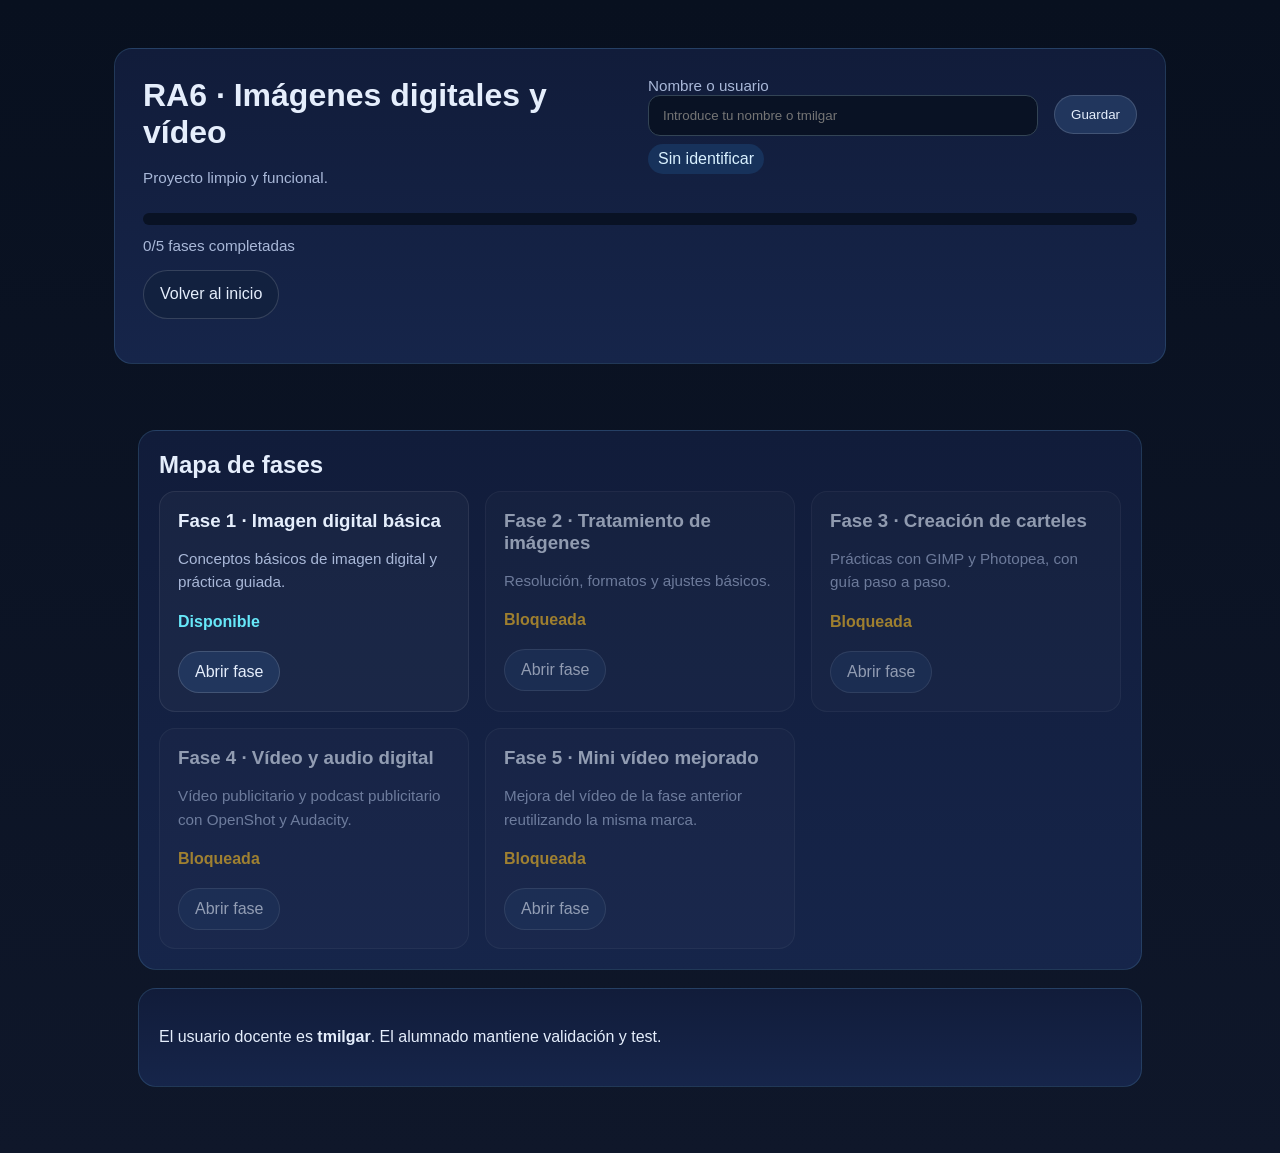
==== commit 19045243: "Add files via upload" ====
--- a/index.html
+++ b/index.html
@@ -1 +1 @@
-<!DOCTYPE html><html lang="es"><head><meta charset="UTF-8"><title>RA6</title><link rel="stylesheet" href="style.css"></head><body><h1>RA6 Proyecto</h1><input id="student-name" placeholder="Nombre"><button onclick="saveName()">Entrar</button><br><a href="fase-1.html">Fase 1</a><a href="fase-2.html">Fase 2</a><a href="fase-3.html">Fase 3</a><a href="fase-4.html">Fase 4</a><a href="fase-5.html">Fase 5</a><script src="script.js"></script></body></html>+<!DOCTYPE html><html lang="es"><head><meta charset="UTF-8"><meta name="viewport" content="width=device-width, initial-scale=1.0"><title>RA6 · Imágenes digitales y vídeo</title><link rel="stylesheet" href="style.css"></head><body data-page="home"><div class="container"><div class="hero"><div class="row"><div class="grow"><h1>RA6 · Imágenes digitales y vídeo</h1><p class="small">Proyecto limpio y funcional.</p></div><div class="grow"><label class="small">Nombre o usuario</label><div class="row"><div class="grow"><input type="text" id="student-name" placeholder="Introduce tu nombre o tmilgar"></div><div><button onclick="saveName()">Guardar</button></div></div><div id="student-badge" class="badge">Sin identificar</div></div></div><div class="progress"><span id="global-progress"></span></div><div id="progress-text" class="small"></div><p><a class="btn secondary" href="index.html">Volver al inicio</a></p></div><div class="container"><div class="panel"><h2>Mapa de fases</h2><div id="phase-grid" class="grid"></div></div><div class="panel"><p>El usuario docente es <strong>tmilgar</strong>. El alumnado mantiene validación y test.</p></div></div><script src="script.js"></script></body></html>
--- a/style.css
+++ b/style.css
@@ -1 +1,10 @@
-body{background:#111;color:#fff;text-align:center;font-family:sans-serif}+:root{--panel:#111c3a;--panel2:#16254a;--text:#e5eefc;--muted:#a9b8d8;--accent:#67e8f9;--good:#34d399;--warn:#fbbf24;--bad:#f87171}
+*{box-sizing:border-box}body{margin:0;font-family:Arial,sans-serif;background:linear-gradient(180deg,#08101f,#0f172a);color:var(--text)}
+a{color:var(--accent)}.container{max-width:1100px;margin:0 auto;padding:24px}.hero,.panel{background:linear-gradient(180deg,var(--panel),var(--panel2));border:1px solid rgba(125,211,252,.15);border-radius:18px}.hero{padding:28px;margin:24px 0}.panel{padding:20px;margin:18px 0}
+h1,h2,h3{margin:0 0 12px}p{line-height:1.55}.row{display:flex;gap:16px;flex-wrap:wrap}.grow{flex:1}
+input[type=text],input[type=password]{width:100%;padding:12px 14px;border-radius:12px;border:1px solid #345;background:#091224;color:var(--text)}button,.btn{display:inline-block;padding:11px 16px;border-radius:999px;border:1px solid rgba(255,255,255,.15);background:#21365d;color:var(--text);text-decoration:none;cursor:pointer}
+.btn.secondary{background:#12213f}.btn.good{background:#0f5132}.badge{display:inline-block;padding:6px 10px;border-radius:999px;background:#17325b;color:#d9f1ff;margin-top:8px}.grid{display:grid;grid-template-columns:repeat(auto-fit,minmax(240px,1fr));gap:16px}
+.card{padding:18px;border-radius:16px;background:rgba(255,255,255,.03);border:1px solid rgba(255,255,255,.08)}.locked{opacity:.6}.progress{height:12px;background:#091224;border-radius:999px;overflow:hidden;margin:8px 0 12px}.progress>span{display:block;height:100%;background:linear-gradient(90deg,var(--accent),var(--good))}
+.small{color:var(--muted);font-size:.95rem}.status-open{color:var(--accent)}.status-ok{color:var(--good)}.status-lock{color:var(--warn)}.status-warn{color:var(--warn)}.quiz-q{margin:14px 0 10px;padding:14px;border-radius:14px;background:#0c1630}
+.option{display:block;margin:8px 0;padding:10px 12px;border:1px solid #2b3d68;border-radius:12px}.correct-option{border-color:var(--good);background:rgba(52,211,153,.12)}.guide details{margin:12px 0;border:1px solid rgba(255,255,255,.1);border-radius:14px;padding:12px;background:#0b1630}.guide summary{cursor:pointer;font-weight:700}
+table{width:100%;border-collapse:collapse;margin-top:12px}th,td{padding:10px;border-bottom:1px solid rgba(255,255,255,.08);text-align:left}.video-card iframe{width:100%;aspect-ratio:16/9;border:0;border-radius:14px;background:#000}.notice{padding:12px 14px;border-left:4px solid var(--accent);background:#0b1630;border-radius:12px}
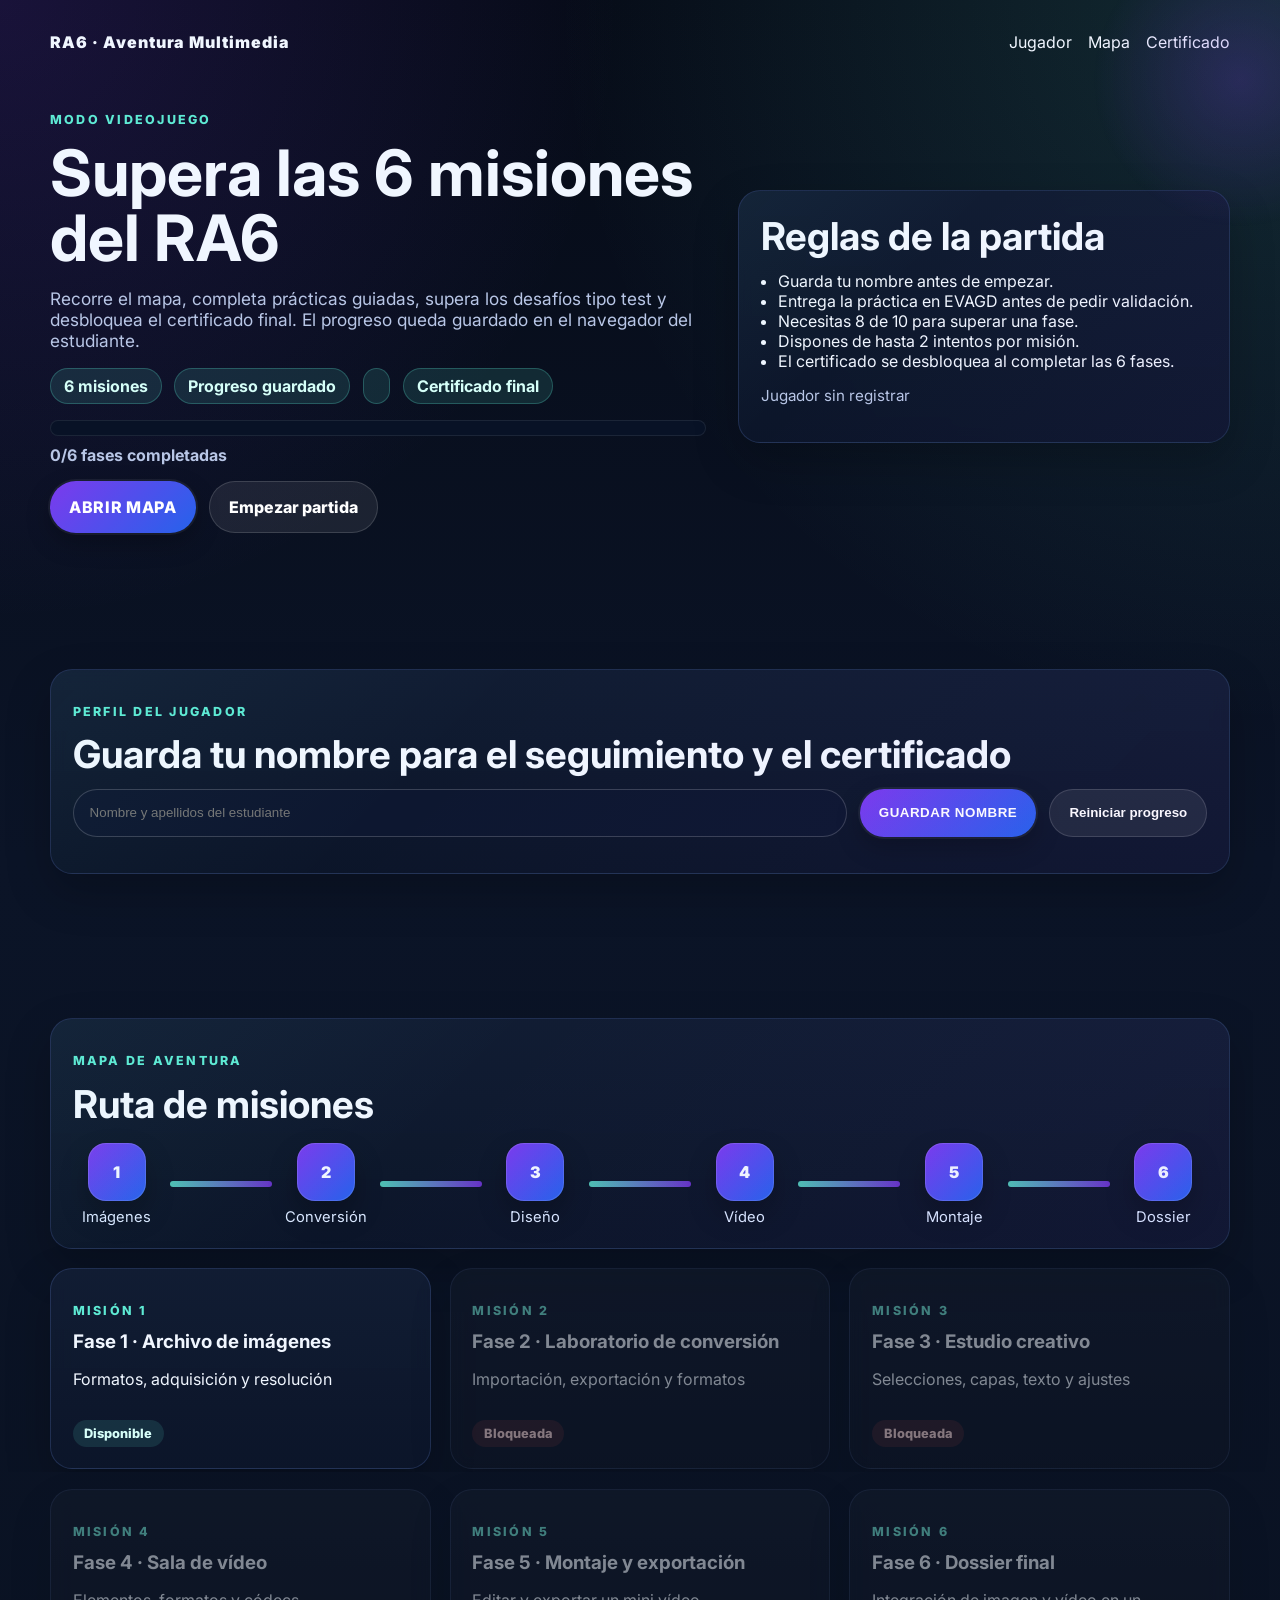
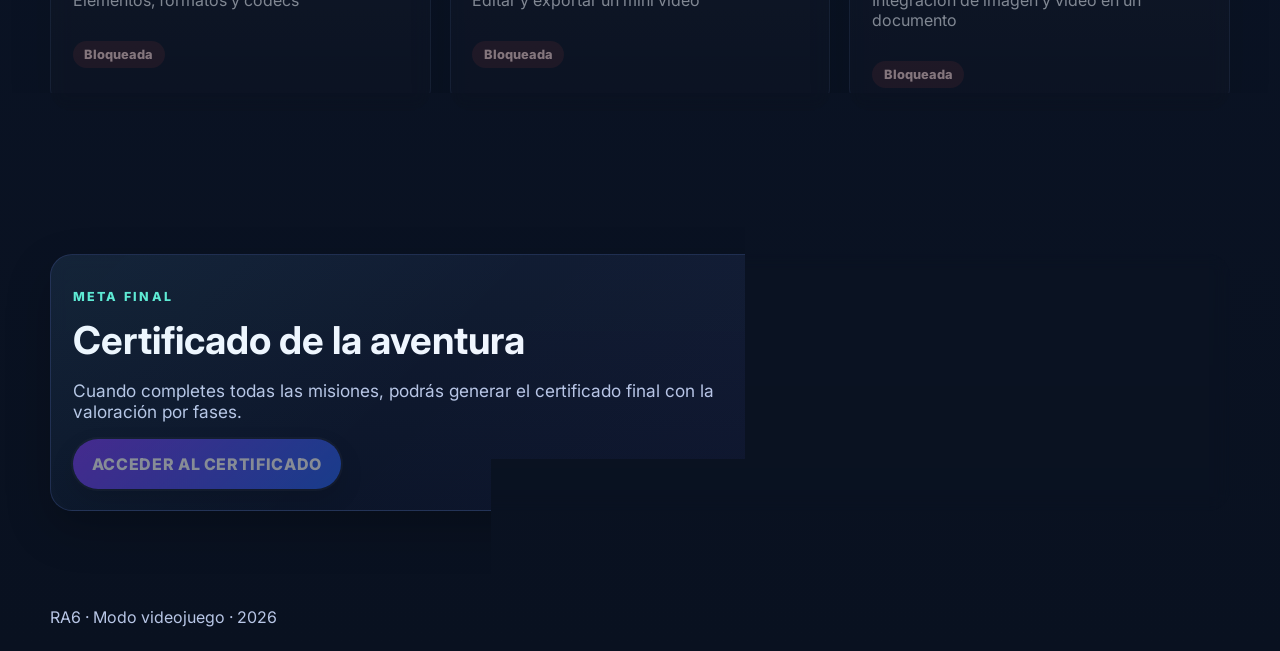
==== commit db37aeb8: "Add files via upload" ====
--- a/index.html
+++ b/index.html
@@ -1 +1,160 @@
-<!DOCTYPE html><html lang="es"><head><meta charset="UTF-8"><meta name="viewport" content="width=device-width, initial-scale=1.0"><title>RA6 · Imágenes digitales y vídeo</title><link rel="stylesheet" href="style.css"></head><body data-page="home"><div class="container"><div class="hero"><div class="row"><div class="grow"><h1>RA6 · Imágenes digitales y vídeo</h1><p class="small">Proyecto limpio y funcional.</p></div><div class="grow"><label class="small">Nombre o usuario</label><div class="row"><div class="grow"><input type="text" id="student-name" placeholder="Introduce tu nombre o tmilgar"></div><div><button onclick="saveName()">Guardar</button></div></div><div id="student-badge" class="badge">Sin identificar</div></div></div><div class="progress"><span id="global-progress"></span></div><div id="progress-text" class="small"></div><p><a class="btn secondary" href="index.html">Volver al inicio</a></p></div><div class="container"><div class="panel"><h2>Mapa de fases</h2><div id="phase-grid" class="grid"></div></div><div class="panel"><p>El usuario docente es <strong>tmilgar</strong>. El alumnado mantiene validación y test.</p></div></div><script src="script.js"></script></body></html>+<!doctype html>
+<html lang="es">
+<head>
+<meta charset="utf-8">
+<meta name="viewport" content="width=device-width,initial-scale=1">
+<title>RA6 · Aventura multimedia</title>
+<link rel="preconnect" href="https://fonts.googleapis.com">
+<link rel="preconnect" href="https://fonts.gstatic.com" crossorigin>
+<link href="https://fonts.googleapis.com/css2?family=Inter:wght@400;500;700;800;900&display=swap" rel="stylesheet">
+<link rel="stylesheet" href="style.css">
+<script id="app-data" type="application/json">{"phases": [{"id": "1", "file": "fase-1.html", "title": "Fase 1 · Archivo de imágenes"}, {"id": "2", "file": "fase-2.html", "title": "Fase 2 · Laboratorio de conversión"}, {"id": "3", "file": "fase-3.html", "title": "Fase 3 · Estudio creativo"}, {"id": "4", "file": "fase-4.html", "title": "Fase 4 · Sala de vídeo"}, {"id": "5", "file": "fase-5.html", "title": "Fase 5 · Montaje y exportación"}, {"id": "6", "file": "fase-6.html", "title": "Fase 6 · Dossier final"}], "questions": {"1": [["¿Qué formato suele usarse en fotografías comprimidas para web?", ["PNG", "JPG", "SVG", "TIFF"], 1], ["¿Qué formato es adecuado para un logotipo con transparencia?", ["PNG", "JPG", "BMP", "RAW"], 0], ["¿Qué dispositivo permite digitalizar un documento en papel?", ["Escáner", "Altavoz", "Teclado", "Router"], 0], ["¿Qué indica la resolución de una imagen?", ["El nivel de detalle o número de píxeles", "El nombre del archivo", "La carpeta donde se guarda", "La fecha de creación"], 0], ["¿Qué tipo de imagen puede ampliarse sin perder nitidez?", ["Vectorial", "Raster comprimida", "Fotografía JPG", "Mapa de bits básico"], 0], ["¿Por qué conviene renombrar bien los archivos?", ["Para localizarlos y organizarlos mejor", "Para que ocupen menos espacio", "Para mejorar su resolución", "Para que se vuelvan transparentes"], 0], ["¿Qué archivo suele ocupar más si se busca alta calidad?", ["TIFF", "JPG muy comprimido", "TXT", "GIF pequeño"], 0], ["¿Qué uso puede requerir mayor resolución?", ["Impresión", "Correo rápido", "Vista previa pequeña", "Icono temporal"], 0], ["¿Qué acción forma parte de la adquisición de imágenes?", ["Escanear o fotografiar un documento", "Insertar una fórmula", "Crear una base de datos", "Ordenar una tabla"], 0], ["¿Qué conviene anotar en una tabla comparativa de imágenes?", ["Formato, tamaño, dimensiones y uso", "Solo el color principal", "Solo el nombre del profesor", "Solo la fecha del sistema"], 0], ["¿Qué criterio ayuda a elegir el formato correcto?", ["El uso final del archivo", "El nombre de la carpeta", "El color del escritorio", "La marca del monitor"], 0], ["¿Qué diferencia principal hay entre raster y vectorial?", ["El vectorial escala mejor", "El raster siempre es transparente", "El vectorial no tiene formato", "El raster nunca se imprime"], 0]], "2": [["¿Qué significa exportar una imagen?", ["Generar una versión final adaptada a un uso", "Borrar el archivo original", "Moverlo de carpeta", "Cambiar el nombre del monitor"], 0], ["¿Qué formato suele ser adecuado para una fotografía web?", ["JPG", "TXT", "WAV", "CSV"], 0], ["¿Qué formato conserva transparencia en logotipos?", ["PNG", "JPG", "BMP", "DOCX"], 0], ["¿Qué conviene evitar al hacer varias versiones de una imagen?", ["Sobrescribir el original", "Usar nombres claros", "Comparar tamaños", "Guardar copias"], 0], ["¿Qué se puede comparar entre archivos exportados?", ["Peso y calidad visual", "Solo la fecha", "Solo el nombre", "Solo la carpeta"], 0], ["¿Qué puede ocurrir al pasar un PNG con transparencia a JPG?", ["Se pierde la transparencia", "Aumenta la nitidez automáticamente", "Se convierte en vectorial", "Se vuelve editable"], 0], ["¿Qué formato suele ocupar más espacio entre copias similares?", ["BMP o formatos menos comprimidos", "JPG web", "TXT", "CSV"], 0], ["¿Por qué se crean varias versiones de una misma imagen?", ["Porque cada destino necesita un equilibrio distinto entre calidad y peso", "Porque el programa obliga siempre", "Porque así se cambia el color del fondo", "Porque mejora la ortografía"], 0], ["¿Qué programa básico puede servir para esta fase?", ["Paint", "Calculadora", "Bloc de notas", "Explorador de eventos"], 0], ["¿Qué ventaja tiene Photopea para esta práctica?", ["Permite trabajar y exportar formatos desde el navegador", "Solo abre audio", "No necesita imágenes", "Funciona como hoja de cálculo"], 0], ["¿Qué conviene anotar tras exportar varias copias?", ["Qué uso final tendría cada una", "El nombre del teclado", "El fondo del escritorio", "La hora exacta"], 0], ["¿Qué relación hay entre formato y uso?", ["El formato se elige según el destino del archivo", "No hay ninguna relación", "Siempre conviene usar el mismo formato", "Solo importa el nombre"], 0]], "3": [["¿Para qué sirve trabajar con capas en un editor de imágenes?", ["Permite separar elementos y editarlos sin afectar al resto", "Aumenta automáticamente la resolución de la imagen", "Convierte la imagen en vectorial", "Reduce el tamaño del archivo"], 0], ["¿Qué herramienta usarías para aislar una zona concreta de la imagen?", ["Herramienta de selección", "Herramienta de texto", "Herramienta de zoom", "Herramienta de guardado"], 0], ["¿Por qué se añade una capa semitransparente detrás del texto?", ["Para mejorar la legibilidad del texto", "Para aumentar el tamaño del archivo", "Para eliminar el fondo", "Para exportar más rápido"], 0], ["¿Qué ocurre si aumentas demasiado el contraste de una imagen?", ["Se pueden perder detalles en luces y sombras", "La imagen se convierte en blanco y negro", "Se reduce el tamaño del archivo", "Se elimina el fondo"], 0], ["¿Qué significa edición no destructiva?", ["Permite modificar sin alterar el archivo original", "Elimina automáticamente capas innecesarias", "Reduce el peso del archivo", "Convierte la imagen en otro formato"], 0], ["¿Qué formato es adecuado para guardar el archivo editable en GIMP?", ["XCF", "JPG", "PNG", "PDF"], 0], ["¿Qué ocurre si deformas un logotipo al escalarlo?", ["Pierde proporción y profesionalidad", "Aumenta su calidad", "Se vuelve transparente", "Se convierte en vectorial"], 0], ["¿Qué herramienta permite escribir texto en una imagen?", ["Herramienta de texto", "Herramienta de recorte", "Herramienta de selección", "Herramienta de capas"], 0], ["¿Qué ventaja tiene usar PNG frente a JPG en logotipos?", ["Permite transparencia", "Ocupa menos siempre", "Tiene más resolución", "Se abre más rápido"], 0], ["¿Qué elemento mejora la composición visual de un cartel?", ["Uso correcto de alineación y jerarquía", "Aumentar el tamaño del archivo", "Usar muchos colores sin criterio", "Eliminar todas las capas"], 0], ["¿Qué ajuste puede mejorar la legibilidad del fondo sin cambiar el contenido?", ["Brillo y contraste", "Cambiar la extensión del archivo", "Reducir el tamaño de pantalla", "Cerrar capas"], 0], ["¿Por qué conviene guardar también una versión editable del cartel?", ["Para poder modificarlo después", "Para que pese menos siempre", "Para eliminar el texto final", "Para evitar exportarlo"], 0]], "4": [["¿Qué elemento del editor permite ordenar vídeos, imágenes y audio?", ["La línea de tiempo", "La barra de direcciones", "La papelera", "El explorador web"], 0], ["¿Qué es un clip dentro de un editor de vídeo?", ["Un fragmento de vídeo, imagen o audio colocado en el proyecto", "Un efecto de color automático", "El formato del archivo final", "Un tipo de micrófono"], 0], ["¿Para qué sirve una transición en OpenShot?", ["Para suavizar el paso entre un clip y otro", "Para grabar voz", "Para comprimir el vídeo", "Para cambiar el nombre del archivo"], 0], ["¿Qué pista conviene reservar para la música o el audio de apoyo?", ["Una pista de audio independiente", "La misma pista del título", "La carpeta de exportación", "La barra de herramientas"], 0], ["¿Qué significan las siglas FPS en vídeo?", ["Fotogramas por segundo", "Frecuencia de pista sonora", "Formato principal de salida", "Fondo de pantalla estándar"], 0], ["¿Qué formato final se recomienda para entregar el vídeo de esta fase?", ["MP4", "PNG", "DOCX", "TXT"], 0], ["¿Qué códec se asocia de forma habitual a la exportación MP4 en clase?", ["H.264", "GIF", "WAV", "SVG"], 0], ["¿Qué resolución corresponde a un vídeo Full HD?", ["1920 × 1080", "800 × 600", "640 × 480", "300 × 300"], 0], ["¿Qué es lo primero que debe hacer el estudiante antes de editar el anuncio?", ["Reunir imágenes, vídeos y música con permiso de uso", "Exportar el vídeo final", "Borrar la línea de tiempo", "Cerrar el proyecto"], 0], ["¿Qué recurso permite mostrar el nombre del producto o el lema de la marca sobre el vídeo?", ["Un título o texto superpuesto", "Una carpeta nueva", "La papelera del proyecto", "El botón de minimizar"], 0], ["¿Qué hay que vigilar al mezclar voz y música en una pieza publicitaria?", ["Que la música no tape la voz principal", "Que todo suene al volumen máximo", "Que la voz esté silenciada", "Que no haya ninguna pista de audio"], 0], ["¿Qué acción hay que hacer al terminar para comprobar la entrega?", ["Reproducir el vídeo exportado y revisar imagen y sonido", "Eliminar el proyecto", "Cambiar el fondo del programa", "Volver a importar todos los clips"], 0]], "5": [["¿Qué material debe reutilizarse en la Fase 5?", ["La marca y parte de los recursos creados en la Fase 4", "Un documento de texto vacío", "Solo imágenes nuevas sin relación", "Únicamente una captura de pantalla"], 0], ["¿Qué objetivo tiene el mini vídeo mejorado?", ["Crear una versión más breve y más pulida del anuncio anterior", "Alargar el vídeo por encima de 10 minutos", "Convertirlo en presentación sin audio", "Borrar el trabajo previo"], 0], ["¿Qué duración máxima se recomienda para el mini vídeo de esta fase?", ["45 segundos", "5 minutos", "3 minutos", "90 segundos de audio sin imagen"], 0], ["¿Qué operación ayuda a dar ritmo al montaje final?", ["Recortar los clips y dejar solo lo importante", "Duplicar todos los archivos", "Cambiar el nombre del ordenador", "Cerrar el editor sin guardar"], 0], ["¿Qué elemento puede mejorar la entrada y salida entre planos?", ["Las transiciones", "El explorador de archivos", "La carpeta de descargas", "El panel de exportación"], 0], ["¿Qué recurso refuerza el mensaje comercial al final del vídeo?", ["Una llamada a la acción o eslogan final", "Un archivo ZIP", "Una hoja de cálculo", "Un borde aleatorio sin texto"], 0], ["¿Qué conviene revisar antes de exportar la versión definitiva?", ["Orden de clips, texto, audio y duración", "Solo el color del escritorio", "Solo el nombre del archivo", "Solo la fecha del sistema"], 0], ["¿Qué formato sigue siendo el recomendado para exportar el mini vídeo?", ["MP4", "JPG", "CSV", "PSD"], 0], ["¿Qué debe ocurrir con la identidad visual elegida en la Fase 4?", ["Debe mantenerse para que exista coherencia de marca", "Debe cambiarse obligatoriamente", "Debe eliminarse todo el texto", "Debe sustituirse por una marca inventada sin producto"], 0], ["¿Qué mejora concreta puede hacerse sobre el audio del anuncio original?", ["Ajustar niveles y limpiar partes innecesarias", "Quitar toda la voz", "Exportar solo la música", "Subir el volumen al máximo sin escuchar"], 0], ["¿Qué acción final permite detectar errores antes de entregar?", ["Ver el vídeo exportado de principio a fin", "Borrar la carpeta del proyecto", "Cerrar el navegador", "Cambiar la contraseña del equipo"], 0], ["¿Qué demuestra esta fase respecto al trabajo anterior?", ["Capacidad de mejorar y reutilizar un producto multimedia", "Que el alumno solo sabe copiar archivos", "Que el vídeo debe rehacerse siempre desde cero", "Que no es necesario planificar"], 0]], "6": [["¿Qué debe incluir un dossier multimedia?", ["Imágenes, vídeo y explicación técnica", "Solo texto", "Solo imágenes", "Solo audio"], 0], ["¿Qué herramienta puede usarse para crear el dossier?", ["Writer o Impress", "Solo Calc", "Bloc de notas", "Paint"], 0], ["¿Por qué añadir imágenes al documento?", ["Mejorar la comunicación visual", "Aumentar tamaño del archivo", "Reducir texto", "Evitar escribir"], 0], ["¿Qué debe acompañar a cada imagen?", ["Una breve explicación o pie", "Nada", "Un código", "Un enlace externo obligatorio"], 0], ["¿Qué evidencia de vídeo puede incluirse?", ["Captura o referencia al archivo", "Un archivo CSV", "Una imagen vacía", "Un documento PDF"], 0], ["¿Qué formato final es recomendable entregar?", ["PDF", "TXT", "JPG", "MP3"], 0], ["¿Qué aporta una guía de buenas prácticas?", ["Ayuda a aplicar correctamente lo aprendido", "Reduce el trabajo", "Elimina contenido", "Sustituye la práctica"], 0], ["¿Qué debe incluir la conclusión final?", ["Reflexión sobre el aprendizaje", "Solo el título", "Nada", "Un código"], 0], ["¿Qué mejora un documento profesional?", ["Orden, claridad y coherencia visual", "Muchos colores sin criterio", "Texto desordenado", "Falta de imágenes"], 0], ["¿Qué demuestra integrar trabajos anteriores?", ["Aplicación real del aprendizaje", "Repetición de contenido", "Falta de esfuerzo", "Uso de plantillas"], 0], ["¿Por qué conviene exportar también el dossier en PDF?", ["Porque facilita compartirlo y mantener el formato", "Porque elimina la necesidad de revisar el contenido", "Porque convierte imágenes en vídeo", "Porque sustituye el archivo editable"], 0], ["¿Qué valor tiene explicar el formato usado en cada recurso?", ["Demuestra comprensión técnica de las decisiones tomadas", "Hace el documento más largo sin utilidad", "Evita insertar imágenes", "Sustituye la práctica completa"], 0]]}}</script>
+<script defer src="script.js"></script>
+</head>
+<body>
+<header class="hero">
+  <div class="container">
+    <div class="topbar">
+      <div class="brand">RA6 · Aventura Multimedia</div>
+      <nav class="nav">
+        <a href="#alumno">Jugador</a>
+        <a href="#mapa">Mapa</a>
+        <a href="#certificado">Certificado</a>
+      </nav>
+    </div>
+    <div class="hero-grid">
+      <div>
+        <p class="kicker">Modo videojuego</p>
+        <h1>Supera las 6 misiones del RA6</h1>
+        <p class="lead">Recorre el mapa, completa prácticas guiadas, supera los desafíos tipo test y desbloquea el certificado final. El progreso queda guardado en el navegador del estudiante.</p>
+        <div class="hero-badges">
+          <span class="badge">6 misiones</span>
+          <span class="badge">Progreso guardado</span>
+          <span class="badge"></span>
+          <span class="badge">Certificado final</span>
+        </div>
+        <div class="progress-shell">
+          <div class="progress-bar"><div class="progress-fill" data-progress-fill></div></div>
+          <div class="progress-text" data-progress-text>0/6 fases superadas</div>
+        </div>
+        <div class="actions" style="margin-top:1rem">
+          <a class="btn pixel-btn" href="#mapa">Abrir mapa</a>
+          <a class="btn secondary" href="fase-1.html">Empezar partida</a>
+        </div>
+      </div>
+      <aside class="glass game-panel">
+        <h2>Reglas de la partida</h2>
+        <ul class="list">
+          <li>Guarda tu nombre antes de empezar.</li>
+          <li>Entrega la práctica en EVAGD antes de pedir validación.</li>
+          <li>Necesitas 8 de 10 para superar una fase.</li>
+          <li>Dispones de hasta 2 intentos por misión.</li>
+          <li>El certificado se desbloquea al completar las 6 fases.</li>
+        </ul>
+        <p class="mini" id="student-badge">Jugador sin registrar</p>
+      </aside>
+    </div>
+  </div>
+</header>
+
+<main>
+  <section class="section" id="alumno">
+    <div class="container">
+      <section class="panel game-panel">
+        <p class="kicker">Perfil del jugador</p>
+        <h2>Guarda tu nombre para el seguimiento y el certificado</h2>
+        <div class="student-row">
+          <input id="student-name" type="text" placeholder="Nombre y apellidos del estudiante">
+          <button class="btn pixel-btn" id="save-student">Guardar nombre</button>
+          <button class="btn secondary" id="reset-progress">Reiniciar progreso</button>
+        </div>
+        <p class="mini" id="student-msg"></p>
+      </section>
+    </div>
+  </section>
+
+  <section class="section" id="mapa">
+    <div class="container">
+      <section class="panel game-panel">
+        <p class="kicker">Mapa de aventura</p>
+        <h2>Ruta de misiones</h2>
+        <div class="mission-track">
+          <div class="mission-node"><span>1</span><p>Imágenes</p></div>
+          <div class="mission-line"></div>
+          <div class="mission-node"><span>2</span><p>Conversión</p></div>
+          <div class="mission-line"></div>
+          <div class="mission-node"><span>3</span><p>Diseño</p></div>
+          <div class="mission-line"></div>
+          <div class="mission-node"><span>4</span><p>Vídeo</p></div>
+          <div class="mission-line"></div>
+          <div class="mission-node"><span>5</span><p>Montaje</p></div>
+          <div class="mission-line"></div>
+          <div class="mission-node"><span>6</span><p>Dossier</p></div>
+        </div>
+      </section>
+
+      <div class="phase-grid" style="margin-top:1.2rem">
+
+        <a class="phase-card" href="fase-1.html" data-phase-card="1">
+          <p class="kicker">Misión 1</p>
+          <h3>Fase 1 · Archivo de imágenes</h3>
+          <p>Formatos, adquisición y resolución</p>
+          <span class="phase-status open" data-status>Disponible</span>
+        </a>
+
+        <a class="phase-card" href="fase-2.html" data-phase-card="2">
+          <p class="kicker">Misión 2</p>
+          <h3>Fase 2 · Laboratorio de conversión</h3>
+          <p>Importación, exportación y formatos</p>
+          <span class="phase-status open" data-status>Disponible</span>
+        </a>
+
+        <a class="phase-card" href="fase-3.html" data-phase-card="3">
+          <p class="kicker">Misión 3</p>
+          <h3>Fase 3 · Estudio creativo</h3>
+          <p>Selecciones, capas, texto y ajustes</p>
+          <span class="phase-status open" data-status>Disponible</span>
+        </a>
+
+        <a class="phase-card" href="fase-4.html" data-phase-card="4">
+          <p class="kicker">Misión 4</p>
+          <h3>Fase 4 · Sala de vídeo</h3>
+          <p>Elementos, formatos y códecs</p>
+          <span class="phase-status open" data-status>Disponible</span>
+        </a>
+
+        <a class="phase-card" href="fase-5.html" data-phase-card="5">
+          <p class="kicker">Misión 5</p>
+          <h3>Fase 5 · Montaje y exportación</h3>
+          <p>Editar y exportar un mini vídeo</p>
+          <span class="phase-status open" data-status>Disponible</span>
+        </a>
+
+        <a class="phase-card" href="fase-6.html" data-phase-card="6">
+          <p class="kicker">Misión 6</p>
+          <h3>Fase 6 · Dossier final</h3>
+          <p>Integración de imagen y vídeo en un documento</p>
+          <span class="phase-status open" data-status>Disponible</span>
+        </a>
+
+      </div>
+    </div>
+  </section>
+
+  <section class="section" id="certificado">
+    <div class="container">
+      <section class="panel game-panel">
+        <p class="kicker">Meta final</p>
+        <h2>Certificado de la aventura</h2>
+        <p class="lead">Cuando completes todas las misiones, podrás generar el certificado final con la valoración por fases.</p>
+        <a class="btn pixel-btn" href="certificado.html" data-cert-link>Acceder al certificado</a>
+      </section>
+    </div>
+  </section>
+</main>
+
+<footer class="footer">
+  <div class="container">RA6 · Modo videojuego · <span data-year></span></div>
+</footer>
+</body>
+</html>
--- a/style.css
+++ b/style.css
@@ -1,10 +1,173 @@
-:root{--panel:#111c3a;--panel2:#16254a;--text:#e5eefc;--muted:#a9b8d8;--accent:#67e8f9;--good:#34d399;--warn:#fbbf24;--bad:#f87171}
-*{box-sizing:border-box}body{margin:0;font-family:Arial,sans-serif;background:linear-gradient(180deg,#08101f,#0f172a);color:var(--text)}
-a{color:var(--accent)}.container{max-width:1100px;margin:0 auto;padding:24px}.hero,.panel{background:linear-gradient(180deg,var(--panel),var(--panel2));border:1px solid rgba(125,211,252,.15);border-radius:18px}.hero{padding:28px;margin:24px 0}.panel{padding:20px;margin:18px 0}
-h1,h2,h3{margin:0 0 12px}p{line-height:1.55}.row{display:flex;gap:16px;flex-wrap:wrap}.grow{flex:1}
-input[type=text],input[type=password]{width:100%;padding:12px 14px;border-radius:12px;border:1px solid #345;background:#091224;color:var(--text)}button,.btn{display:inline-block;padding:11px 16px;border-radius:999px;border:1px solid rgba(255,255,255,.15);background:#21365d;color:var(--text);text-decoration:none;cursor:pointer}
-.btn.secondary{background:#12213f}.btn.good{background:#0f5132}.badge{display:inline-block;padding:6px 10px;border-radius:999px;background:#17325b;color:#d9f1ff;margin-top:8px}.grid{display:grid;grid-template-columns:repeat(auto-fit,minmax(240px,1fr));gap:16px}
-.card{padding:18px;border-radius:16px;background:rgba(255,255,255,.03);border:1px solid rgba(255,255,255,.08)}.locked{opacity:.6}.progress{height:12px;background:#091224;border-radius:999px;overflow:hidden;margin:8px 0 12px}.progress>span{display:block;height:100%;background:linear-gradient(90deg,var(--accent),var(--good))}
-.small{color:var(--muted);font-size:.95rem}.status-open{color:var(--accent)}.status-ok{color:var(--good)}.status-lock{color:var(--warn)}.status-warn{color:var(--warn)}.quiz-q{margin:14px 0 10px;padding:14px;border-radius:14px;background:#0c1630}
-.option{display:block;margin:8px 0;padding:10px 12px;border:1px solid #2b3d68;border-radius:12px}.correct-option{border-color:var(--good);background:rgba(52,211,153,.12)}.guide details{margin:12px 0;border:1px solid rgba(255,255,255,.1);border-radius:14px;padding:12px;background:#0b1630}.guide summary{cursor:pointer;font-weight:700}
-table{width:100%;border-collapse:collapse;margin-top:12px}th,td{padding:10px;border-bottom:1px solid rgba(255,255,255,.08);text-align:left}.video-card iframe{width:100%;aspect-ratio:16/9;border:0;border-radius:14px;background:#000}.notice{padding:12px 14px;border-left:4px solid var(--accent);background:#0b1630;border-radius:12px}
+
+:root{
+  --bg:#060b17; --bg2:#0d1730; --panel:#101b34; --panel2:#162547;
+  --text:#f0f6ff; --muted:#b8c6e6; --accent:#5eead4; --accent2:#7c3aed; --gold:#fbbf24;
+  --ok:#22c55e; --warn:#f59e0b; --bad:#ef4444; --line:#2b4577; --radius:22px; --max:1180px;
+}
+*{box-sizing:border-box}
+html{scroll-behavior:smooth}
+body{
+  margin:0;font-family:Inter,system-ui,sans-serif;color:var(--text);
+  background:
+    radial-gradient(circle at top right, rgba(94,234,212,.14), transparent 28%),
+    radial-gradient(circle at top left, rgba(124,58,237,.16), transparent 24%),
+    linear-gradient(180deg,var(--bg),#0b1427 38%, #091120 100%);
+}
+a{text-decoration:none;color:inherit}
+.container{width:min(100% - 2rem,var(--max));margin:0 auto}
+.topbar{display:flex;justify-content:space-between;align-items:center;gap:1rem;padding:1rem 0}
+.brand{font-weight:900;letter-spacing:.06em}
+.nav{display:flex;gap:1rem;flex-wrap:wrap}
+.hero{padding:1rem 0 4rem;position:relative;overflow:hidden}
+.hero::after{
+  content:"";position:absolute;right:-120px;top:-80px;width:320px;height:320px;border-radius:50%;
+  background:radial-gradient(circle, rgba(124,58,237,.22), transparent 65%);
+}
+.hero-grid{display:grid;grid-template-columns:1.2fr .9fr;gap:2rem;align-items:center;padding-top:2rem}
+.kicker{text-transform:uppercase;letter-spacing:.18em;font-size:.78rem;font-weight:800;color:var(--accent)}
+h1{font-size:clamp(2.4rem,5vw,4.8rem);line-height:1.02;margin:.3rem 0 1rem}
+h2{font-size:clamp(1.55rem,3vw,2.4rem);margin:0 0 .75rem}
+h3{margin:.3rem 0 .7rem}
+.lead{color:var(--muted);font-size:1.08rem;max-width:66ch}
+.panel,.glass,.phase-card{
+  background:linear-gradient(180deg, rgba(18,29,52,.94), rgba(12,22,42,.96));
+  border:1px solid rgba(122,162,255,.18);
+  border-radius:var(--radius);
+  box-shadow:0 18px 45px rgba(0,0,0,.22);
+  backdrop-filter:blur(8px);
+}
+.panel,.glass,.phase-card{padding:1.35rem}
+.game-panel{position:relative;overflow:hidden}
+.game-panel::before{
+  content:"";position:absolute;inset:0;background:linear-gradient(135deg, rgba(94,234,212,.04), transparent 35%, rgba(124,58,237,.05));
+  pointer-events:none;
+}
+.hero-badges,.actions,.student-row,.verify-row{display:flex;gap:.8rem;flex-wrap:wrap}
+.badge{
+  padding:.45rem .8rem;border-radius:999px;background:rgba(94,234,212,.12);
+  border:1px solid rgba(94,234,212,.25);font-weight:700;color:#d5fff8
+}
+.btn{
+  display:inline-flex;align-items:center;justify-content:center;padding:.92rem 1.2rem;border:none;border-radius:999px;
+  cursor:pointer;color:white;font-weight:800;background:linear-gradient(135deg,var(--accent2),#2563eb)
+}
+.pixel-btn{
+  box-shadow:0 0 0 2px rgba(255,255,255,.06), 0 10px 24px rgba(0,0,0,.25);
+  text-transform:uppercase;letter-spacing:.04em;
+}
+.btn.secondary{background:rgba(255,255,255,.08);border:1px solid rgba(255,255,255,.14)}
+.section{padding:4.5rem 0}
+.progress-shell{margin-top:1rem}
+.progress-bar{height:16px;background:#081226;border:1px solid rgba(255,255,255,.08);border-radius:999px;overflow:hidden}
+.progress-fill{height:100%;width:0;background:linear-gradient(90deg,var(--accent),#38bdf8,var(--accent2))}
+.progress-text{margin-top:.55rem;color:var(--muted);font-weight:700}
+.mission-track{display:flex;align-items:center;gap:.6rem;flex-wrap:wrap;margin-top:1rem}
+.mission-node{display:flex;flex-direction:column;align-items:center;gap:.45rem;min-width:88px}
+.mission-node span{
+  display:grid;place-items:center;width:58px;height:58px;border-radius:18px;
+  background:linear-gradient(135deg,var(--accent2),#2563eb);font-weight:900;
+  box-shadow:0 14px 28px rgba(0,0,0,.25), inset 0 0 0 1px rgba(255,255,255,.12)
+}
+.mission-node p{margin:0;text-align:center;font-size:.92rem;color:#d9e7ff}
+.mission-line{flex:1 1 24px;min-width:24px;height:6px;border-radius:999px;background:linear-gradient(90deg,rgba(94,234,212,.8),rgba(124,58,237,.8))}
+.phase-grid{display:grid;grid-template-columns:repeat(3,minmax(0,1fr));gap:1.2rem}
+.phase-card{position:relative;transition:transform .22s ease,border-color .22s ease,box-shadow .22s ease}
+.phase-card:hover{transform:translateY(-6px);border-color:rgba(94,234,212,.5);box-shadow:0 22px 50px rgba(0,0,0,.28)}
+.phase-card.locked{opacity:.52;pointer-events:none;filter:saturate(.8)}
+.phase-status{display:inline-flex;margin-top:.9rem;padding:.38rem .72rem;border-radius:999px;font-weight:800;font-size:.8rem}
+.phase-status.open{background:rgba(94,234,212,.12);color:#d7fff9}
+.phase-status.ok{background:rgba(34,197,94,.15);color:#c8ffd8}
+.phase-status.lock{background:rgba(239,68,68,.18);color:#ffd2d2} .phase-status.warn{background:rgba(245,158,11,.16);color:#fff1c7} .resource-grid{display:grid;grid-template-columns:repeat(2,minmax(0,1fr));gap:1rem;margin:1rem 0 1.25rem} .resource-card{background:rgba(255,255,255,.03);border:1px solid rgba(255,255,255,.08);border-radius:18px;padding:1rem} .resource-card h4{margin:.1rem 0 .5rem} .resource-card p{margin:.35rem 0;color:var(--muted)} .resource-meta{display:flex;gap:.5rem;flex-wrap:wrap;margin:.65rem 0 1rem} .resource-meta span{padding:.3rem .65rem;border-radius:999px;background:rgba(94,234,212,.12);border:1px solid rgba(94,234,212,.22);font-size:.84rem;font-weight:700;color:#d7fff9} .resource-thumb-link{display:block}.resource-thumb{display:block;width:100%;aspect-ratio:16/9;object-fit:cover;border:1px solid rgba(255,255,255,.08);border-radius:14px;background:#081226;margin:.35rem 0 .85rem}.resource-thumb-link:focus-visible .resource-thumb,.resource-thumb-link:hover .resource-thumb{outline:2px solid rgba(94,234,212,.55);outline-offset:2px}
+.list{padding-left:1.1rem;margin:.3rem 0}
+.page-head{padding:1.4rem 0 2rem}
+.breadcrumb{display:inline-block;margin:.35rem 0 1rem;color:#cbd8f6}
+.phase-hero{display:grid;grid-template-columns:1.1fr .9fr;gap:1.2rem}
+.step-card{
+  border:1px solid rgba(255,255,255,.08);background:rgba(255,255,255,.03);
+  border-radius:18px;padding:1rem;margin:.9rem 0
+}
+.expect{
+  border-left:4px solid var(--gold);padding-left:.9rem;color:#fff4cf
+}
+.program-box{
+  border:1px solid rgba(255,255,255,.08);background:rgba(255,255,255,.03);border-radius:20px;padding:1rem;margin:1rem 0 1.25rem
+}
+.tool-grid{display:grid;grid-template-columns:repeat(3,minmax(0,1fr));gap:1rem}
+.tool-card{
+  border:1px solid rgba(255,255,255,.08);background:rgba(10,18,35,.55);border-radius:18px;padding:1rem
+}
+.tool-card h4{margin:.1rem 0 .45rem;color:#dffef8}
+.media-grid{display:grid;grid-template-columns:repeat(2,minmax(0,1fr));gap:1rem;margin:1rem 0 1.25rem}
+.media-card{background:rgba(255,255,255,.03);border:1px solid rgba(255,255,255,.08);border-radius:18px;padding:1rem}
+.media-card h4{margin:.1rem 0 .65rem}
+.media-card video,.media-card audio{width:100%;display:block;border-radius:12px}
+.student-row input,.verify-row input{
+  flex:1 1 280px;padding:.95rem 1rem;border-radius:999px;border:1px solid rgba(255,255,255,.18);background:#0d1730;color:var(--text)
+}
+.mini{color:var(--muted);font-size:.95rem}
+.test-head{display:flex;justify-content:space-between;gap:1rem;align-items:flex-start;flex-wrap:wrap}
+.attempt-pill{
+  padding:.48rem .8rem;border-radius:999px;background:rgba(94,234,212,.12);border:1px solid rgba(94,234,212,.25);font-weight:800
+}
+.qbox{border:1px solid rgba(255,255,255,.1);border-radius:18px;padding:1rem;margin:0 0 1rem}
+.qbox legend{font-weight:800;padding:0 .35rem}
+.opt{display:flex;gap:.6rem;padding:.38rem 0;align-items:flex-start}
+.teacher-review{display:grid;gap:1rem}
+.teacher-qbox{background:rgba(255,255,255,.02)}
+.teacher-correct{padding:.7rem .75rem;border-radius:14px;background:rgba(34,197,94,.15);border:1px solid rgba(34,197,94,.28)}
+.teacher-neutral{padding:.7rem .75rem;border-radius:14px;background:rgba(255,255,255,.02);border:1px solid rgba(255,255,255,.06)}
+.attempt-grid{display:grid;grid-template-columns:repeat(3,minmax(0,1fr));gap:1rem}
+.attempt-card{border:1px solid rgba(255,255,255,.08);border-radius:18px;padding:1rem;background:rgba(255,255,255,.03)}
+.banner{margin-top:1rem;padding:1rem 1.1rem;border-radius:18px;font-weight:700}
+.success{background:rgba(34,197,94,.15);color:#d7ffe5}
+.warn{background:rgba(245,158,11,.16);color:#fff1c7}
+.fail{background:rgba(239,68,68,.15);color:#ffd8d8}
+.correction{margin-top:1rem;padding-top:1rem;border-top:1px solid rgba(255,255,255,.1)}
+.corr-item{padding:.85rem 1rem;border-radius:16px;margin:.7rem 0}
+.corr-item.ok{background:rgba(34,197,94,.12)}
+.corr-item.ko{background:rgba(239,68,68,.12)}
+.cert-sheet{padding:1.2rem;border:1px solid rgba(255,255,255,.12);border-radius:24px;background:rgba(255,255,255,.03)}
+.cert-kicker{text-transform:uppercase;letter-spacing:.16em;color:var(--gold);font-weight:800}
+.cert-table{width:100%;border-collapse:collapse;margin:1rem 0}
+.cert-table th,.cert-table td{border:1px solid rgba(255,255,255,.12);padding:.7rem;text-align:left}
+.footer{padding:1.5rem 0;color:var(--muted)}
+.locked-link{opacity:.5;pointer-events:none}
+code{
+  background:rgba(94,234,212,.14);border:1px solid rgba(94,234,212,.25);padding:.12rem .4rem;border-radius:8px;color:#d9fff8
+}
+@media (max-width:900px){
+  .hero-grid,.phase-hero,.phase-grid,.attempt-grid,.tool-grid,.media-grid{grid-template-columns:1fr}
+}
+@media print{
+  .topbar,.nav,.btn,.actions,.breadcrumb,.footer{display:none !important}
+  body{background:white;color:black}
+  .panel,.glass,.phase-card,.cert-sheet{box-shadow:none;border:1px solid #bbb;background:white;color:black}
+}
+
+
+.hidden{display:none}
+.download-grid{display:grid;grid-template-columns:repeat(2,minmax(0,1fr));gap:1rem;margin:1rem 0 1.5rem}
+.download-card,.guide-block{
+  border:1px solid rgba(255,255,255,.08);
+  background:rgba(255,255,255,.03);
+  border-radius:20px;
+  padding:1rem;
+}
+.download-card h3,.guide-block h4{margin:.1rem 0 .55rem}
+.guide-buttons{display:flex;gap:.75rem;flex-wrap:wrap;margin:.9rem 0 1rem}
+.guide-block{margin:.8rem 0 1.15rem}
+.example-shot{
+  width:100%;
+  display:block;
+  margin:.85rem 0 1rem;
+  border-radius:18px;
+  border:1px solid rgba(255,255,255,.12);
+  background:#0b1427;
+}
+.resource-card .btn{margin-top:.4rem}
+.resource-card p,.download-card p,.guide-block p{color:var(--muted)}
+.download-card .actions{margin-top:.9rem}
+.attempt-card h4{margin:.1rem 0 .5rem}
+@media (max-width:900px){
+  .download-grid{grid-template-columns:1fr}
+}
